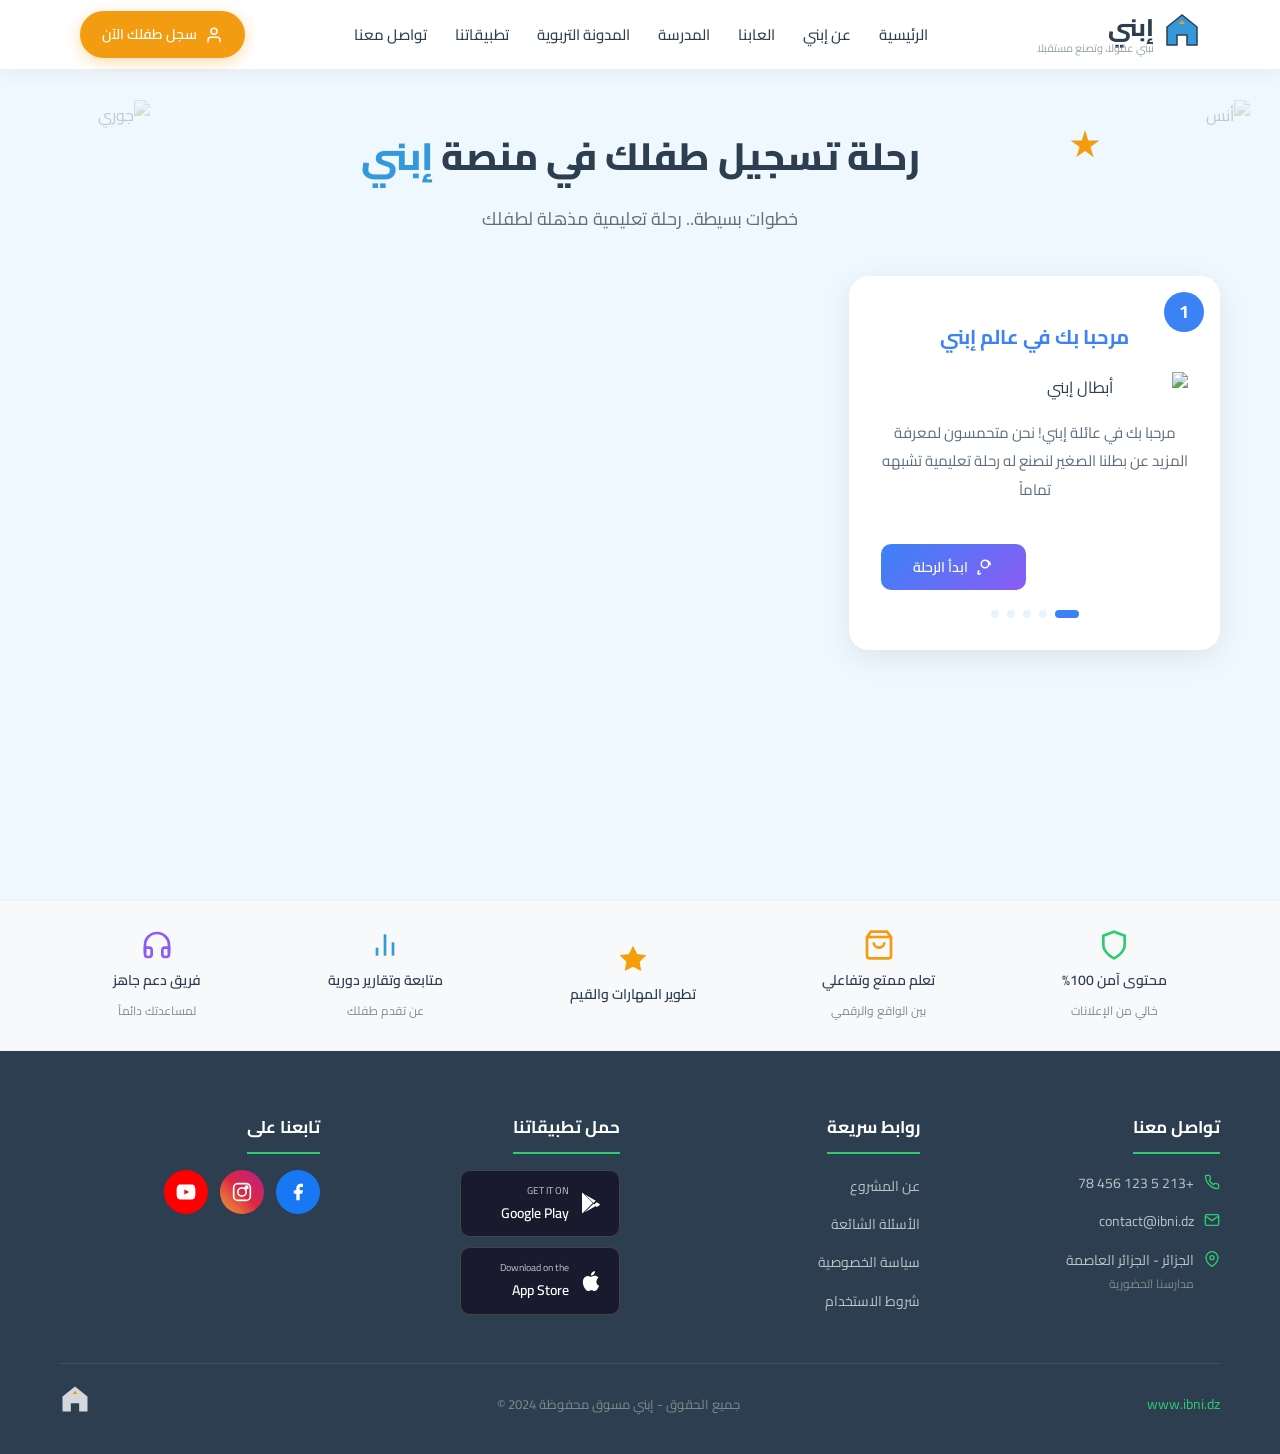
==== register.html @ 9415e329 "Rebuild Ibni site: full HTML/CSS/JS per design spec - index.html: nav, hero, characters, pillars, co" ====
<!DOCTYPE html>
<html lang="ar" dir="rtl">
<head>
  <meta charset="UTF-8">
  <meta name="viewport" content="width=device-width, initial-scale=1.0">
  <title>إبني - تسجيل طفلك</title>
  <link rel="preconnect" href="https://fonts.googleapis.com">
  <link rel="preconnect" href="https://fonts.gstatic.com" crossorigin>
  <link href="https://fonts.googleapis.com/css2?family=Cairo:wght@400;600;700;800&family=Tajawal:wght@400;500;700&display=swap" rel="stylesheet">
  <link rel="stylesheet" href="https://cdnjs.cloudflare.com/ajax/libs/font-awesome/6.5.1/css/all.min.css">
  <link rel="stylesheet" href="styles.css">
</head>
<body class="register-page">

<!-- ═══════════════ NAVIGATION BAR ═══════════════ -->
<nav class="navbar" id="navbar">
  <div class="nav-container">
    <a href="index.html" class="nav-logo">
      <div class="logo-icon">
        <svg width="36" height="36" viewBox="0 0 36 36" fill="none">
          <path d="M18 3L3 15V33H13V23H23V33H33V15L18 3Z" fill="#3498DB" stroke="#2C3E50" stroke-width="1.5"/>
          <polygon points="18,8 15,12 21,12" fill="#F39C12"/>
        </svg>
      </div>
      <div class="logo-text">
        <span class="logo-name">إبني</span>
        <span class="logo-tagline">نبني عقولا، وتصنع مستقبلا</span>
      </div>
    </a>
    <ul class="nav-links" id="navLinks">
      <li><a href="index.html">الرئيسية</a></li>
      <li><a href="index.html#about">عن إبني</a></li>
      <li><a href="index.html#games">العابنا</a></li>
      <li><a href="index.html#school">المدرسة</a></li>
      <li><a href="index.html#blog">المدونة التربوية</a></li>
      <li><a href="index.html#apps">تطبيقاتنا</a></li>
      <li><a href="index.html#contact">تواصل معنا</a></li>
    </ul>
    <a href="register.html" class="nav-cta active-cta">
      <svg width="18" height="18" viewBox="0 0 24 24" fill="none" stroke="currentColor" stroke-width="2" stroke-linecap="round" stroke-linejoin="round"><path d="M20 21v-2a4 4 0 0 0-4-4H8a4 4 0 0 0-4 4v2"/><circle cx="12" cy="7" r="4"/></svg>
      <span>سجل طفلك الآن</span>
    </a>
    <button class="hamburger" id="hamburger" aria-label="القائمة">
      <svg width="28" height="28" viewBox="0 0 24 24" fill="none" stroke="#2C3E50" stroke-width="2.5" stroke-linecap="round"><line x1="3" y1="6" x2="21" y2="6"/><line x1="3" y1="12" x2="21" y2="12"/><line x1="3" y1="18" x2="21" y2="18"/></svg>
    </button>
  </div>
</nav>

<!-- ═══════════════ REGISTRATION SECTION ═══════════════ -->
<section class="register-section">
  <!-- Decorative characters -->
  <img src="img/anas.png" alt="أنس" class="register-deco register-deco-right" loading="lazy">
  <img src="img/jouri.png" alt="جوري" class="register-deco register-deco-left" loading="lazy">
  <span class="register-star float-animation"></span>

  <div class="container">
    <h1 class="register-title">رحلة تسجيل طفلك في منصة <span class="text-blue">إبني</span></h1>
    <p class="register-subtitle">خطوات بسيطة.. رحلة تعليمية مذهلة لطفلك</p>

    <div class="register-grid" id="registerGrid">

      <!-- ═══ STEP 1 ═══ -->
      <div class="step-card active-step" data-step="1">
        <span class="step-badge" style="background:#3B82F6">1</span>
        <h3 class="step-title" style="color:#3B82F6">مرحبا بك في عالم إبني</h3>
        <div class="step-illustration">
          <img src="img/hero-characters.png" alt="أبطال إبني" loading="lazy" class="float-animation" style="width:200px">
        </div>
        <p class="step-paragraph">مرحبا بك في عائلة إبني! نحن متحمسون لمعرفة المزيد عن بطلنا الصغير لنصنع له رحلة تعليمية تشبهه تماماً</p>
        <div class="step-nav">
          <div></div>
          <button class="btn-next" style="background:linear-gradient(135deg,#3B82F6,#8B5CF6)" data-next="2">
            <svg width="18" height="18" viewBox="0 0 24 24" fill="none" stroke="currentColor" stroke-width="2"><path d="M4.5 16.5c-1.5 1.38-2 2.5-2 3.5 0 2 2.5 2 4 0"/><circle cx="12" cy="8" r="5" fill="none"/><path d="M15 4.1c2.3.8 4 3 4 5.4"/></svg>
            ابدأ الرحلة
          </button>
        </div>
        <div class="progress-dots">
          <span class="dot active-dot" style="background:#3B82F6"></span>
          <span class="dot"></span><span class="dot"></span><span class="dot"></span><span class="dot"></span>
        </div>
      </div>

      <!-- ═══ STEP 2 ═══ -->
      <div class="step-card" data-step="2">
        <span class="step-badge" style="background:#22C55E">2</span>
        <h3 class="step-title" style="color:#22C55E">تعرف على بطلنا</h3>
        <div class="form-group">
          <label>ما اسم بطلنا/بطلتنا الصغير؟</label>
          <div class="input-wrap">
            <svg class="input-icon" width="18" height="18" viewBox="0 0 24 24" fill="none" stroke="#95A5A6" stroke-width="2"><path d="M20 21v-2a4 4 0 0 0-4-4H8a4 4 0 0 0-4 4v2"/><circle cx="12" cy="7" r="4"/></svg>
            <input type="text" id="childName" placeholder="اكتب اسم الطفل" required>
          </div>
        </div>
        <div class="form-group">
          <label>كم شمعة أطفأ في كعكة ميلاده الأخيرة؟</label>
          <span class="sub-label">(اختر عمر الطفل)</span>
          <div class="age-picker" id="agePicker">
            <button type="button" class="age-btn" data-age="5">5</button>
            <button type="button" class="age-btn" data-age="6">6</button>
            <button type="button" class="age-btn" data-age="7">7</button>
            <button type="button" class="age-btn" data-age="8">8</button>
            <button type="button" class="age-btn" data-age="9">9</button>
            <button type="button" class="age-btn" data-age="10">10</button>
          </div>
        </div>
        <div class="step-deco-bottom">
          <img src="img/anas.png" alt="أنس" class="step-deco-char float-animation" loading="lazy" style="width:60px">
          <img src="img/jouri.png" alt="جوري" class="step-deco-char float-animation" loading="lazy" style="width:60px;animation-delay:1s">
        </div>
        <div class="step-nav">
          <button class="btn-prev" data-prev="1">السابق</button>
          <button class="btn-next" style="background:#22C55E" data-next="3">التالي</button>
        </div>
        <div class="progress-dots">
          <span class="dot done-dot"></span>
          <span class="dot active-dot" style="background:#22C55E"></span>
          <span class="dot"></span><span class="dot"></span><span class="dot"></span>
        </div>
      </div>

      <!-- ═══ STEP 3 ═══ -->
      <div class="step-card" data-step="3">
        <span class="step-badge" style="background:#F97316">3</span>
        <h3 class="step-title" style="color:#F97316">اهتمامات بطلنا</h3>
        <p class="step-question">إذا تركت الخيارات لبطلنا كيف يفضل قضاء وقته؟</p>
        <span class="sub-label">(اختر إجابة أو أكثر)</span>
        <div class="selection-grid" id="interestsGrid">
          <div class="selection-card" data-value="blocks">
            <svg width="32" height="32" viewBox="0 0 24 24" fill="none" stroke="#F97316" stroke-width="2"><path d="M12 2l-2 7H3l6 4.5L7 21l5-3.5L17 21l-2-7.5L21 9h-7z"/><rect x="6" y="14" width="4" height="4" rx="1"/><rect x="14" y="14" width="4" height="4" rx="1"/></svg>
            <span>تركيب المكعبات وبناء الأبراج</span>
            <span class="check-badge"><svg width="12" height="12" viewBox="0 0 24 24" fill="none" stroke="white" stroke-width="3"><polyline points="20,6 9,17 4,12"/></svg></span>
          </div>
          <div class="selection-card" data-value="drawing">
            <svg width="32" height="32" viewBox="0 0 24 24" fill="none" stroke="#F97316" stroke-width="2"><path d="M12 19l7-7 3 3-7 7-3-3z"/><path d="M18 13l-1.5-7.5L2 2l3.5 14.5L13 18"/><path d="M2 2l7.586 7.586"/><circle cx="11" cy="11" r="2"/></svg>
            <span>الرسم والتلوين واكتشاف الألوان</span>
            <span class="check-badge"><svg width="12" height="12" viewBox="0 0 24 24" fill="none" stroke="white" stroke-width="3"><polyline points="20,6 9,17 4,12"/></svg></span>
          </div>
          <div class="selection-card" data-value="games">
            <svg width="32" height="32" viewBox="0 0 24 24" fill="none" stroke="#F97316" stroke-width="2"><rect x="2" y="6" width="20" height="12" rx="2"/><line x1="6" y1="12" x2="10" y2="12"/><line x1="8" y1="10" x2="8" y2="14"/><circle cx="15" cy="10" r="1" fill="#F97316"/><circle cx="18" cy="13" r="1" fill="#F97316"/></svg>
            <span>اللعب بالألعاب الرقمية</span>
            <span class="check-badge"><svg width="12" height="12" viewBox="0 0 24 24" fill="none" stroke="white" stroke-width="3"><polyline points="20,6 9,17 4,12"/></svg></span>
          </div>
          <div class="selection-card" data-value="sports">
            <svg width="32" height="32" viewBox="0 0 24 24" fill="none" stroke="#F97316" stroke-width="2"><circle cx="12" cy="5" r="2"/><path d="M4 17l4-5 3 3 5-7 4 4"/></svg>
            <span>الحركة، الجري، الرياضة الحركية</span>
            <span class="check-badge"><svg width="12" height="12" viewBox="0 0 24 24" fill="none" stroke="white" stroke-width="3"><polyline points="20,6 9,17 4,12"/></svg></span>
          </div>
        </div>
        <div class="step-nav">
          <button class="btn-prev" data-prev="2">السابق</button>
          <button class="btn-next" style="background:#F97316" data-next="4">التالي</button>
        </div>
        <div class="progress-dots">
          <span class="dot done-dot"></span><span class="dot done-dot"></span>
          <span class="dot active-dot" style="background:#F97316"></span>
          <span class="dot"></span><span class="dot"></span>
        </div>
      </div>

      <!-- ═══ STEP 4 ═══ -->
      <div class="step-card" data-step="4">
        <span class="step-badge" style="background:#8B5CF6">4</span>
        <h3 class="step-title" style="color:#8B5CF6">القوة الخارقة التي نطمح لها</h3>
        <p class="step-question">ولي أمر حريص، ما هي القوة الخارقة التي تطمع أن يطورها طفلك معنا في إبني؟</p>
        <div class="selection-grid" id="superpowersGrid">
          <div class="selection-card superpower-card" data-value="focus">
            <svg width="32" height="32" viewBox="0 0 24 24" fill="none" stroke="#8B5CF6" stroke-width="2"><path d="M12 2a8 8 0 0 0-8 8c0 3.4 2 6.1 5 7.4V20h6v-2.6c3-1.3 5-4 5-7.4a8 8 0 0 0-8-8z"/><line x1="12" y1="20" x2="12" y2="22"/><line x1="9" y1="22" x2="15" y2="22"/></svg>
            <span>التركيز القوي والذكاء المنطقي</span>
            <span class="check-badge purple"><svg width="12" height="12" viewBox="0 0 24 24" fill="none" stroke="white" stroke-width="3"><polyline points="20,6 9,17 4,12"/></svg></span>
          </div>
          <div class="selection-card superpower-card" data-value="social">
            <svg width="32" height="32" viewBox="0 0 24 24" fill="none" stroke="#8B5CF6" stroke-width="2"><path d="M17 21v-2a4 4 0 0 0-4-4H5a4 4 0 0 0-4 4v2"/><circle cx="9" cy="7" r="4"/><path d="M23 21v-2a4 4 0 0 0-3-3.87"/><path d="M16 3.13a4 4 0 0 1 0 7.75"/></svg>
            <span>المهارات الاجتماعية والعمل الجماعي</span>
            <span class="check-badge purple"><svg width="12" height="12" viewBox="0 0 24 24" fill="none" stroke="white" stroke-width="3"><polyline points="20,6 9,17 4,12"/></svg></span>
          </div>
          <div class="selection-card superpower-card" data-value="tech">
            <svg width="32" height="32" viewBox="0 0 24 24" fill="none" stroke="#8B5CF6" stroke-width="2"><rect x="4" y="4" width="16" height="16" rx="2"/><rect x="9" y="9" width="6" height="6"/><line x1="9" y1="1" x2="9" y2="4"/><line x1="15" y1="1" x2="15" y2="4"/><line x1="9" y1="20" x2="9" y2="23"/><line x1="15" y1="20" x2="15" y2="23"/><line x1="20" y1="9" x2="23" y2="9"/><line x1="20" y1="14" x2="23" y2="14"/><line x1="1" y1="9" x2="4" y2="9"/><line x1="1" y1="14" x2="4" y2="14"/></svg>
            <span>دمج التكنولوجيا بالتعلم الذكي</span>
            <span class="check-badge purple"><svg width="12" height="12" viewBox="0 0 24 24" fill="none" stroke="white" stroke-width="3"><polyline points="20,6 9,17 4,12"/></svg></span>
          </div>
          <div class="selection-card superpower-card" data-value="creativity">
            <svg width="32" height="32" viewBox="0 0 24 24" fill="none" stroke="#8B5CF6" stroke-width="2"><path d="M4.5 16.5c-1.5 1.38-2 2.5-2 3.5 0 2 2.5 2 4 0 1.5-2 .5-3.5 0-4.5"/><path d="M12 2C6.5 2 2 6 2 10c0 1.5.5 2.8 1 4l9 8 9-8c.5-1.2 1-2.5 1-4 0-4-4.5-8-10-8z" fill="none"/><path d="M15 4.1c2.3.8 4 3 4 5.4"/></svg>
            <span>الإبداع والإبتكار والخيال</span>
            <span class="check-badge purple"><svg width="12" height="12" viewBox="0 0 24 24" fill="none" stroke="white" stroke-width="3"><polyline points="20,6 9,17 4,12"/></svg></span>
          </div>
        </div>
        <div class="step-nav">
          <button class="btn-prev" data-prev="3">السابق</button>
          <button class="btn-next" style="background:#8B5CF6" data-next="5">التالي</button>
        </div>
        <div class="progress-dots">
          <span class="dot done-dot"></span><span class="dot done-dot"></span><span class="dot done-dot"></span>
          <span class="dot active-dot" style="background:#8B5CF6"></span>
          <span class="dot"></span>
        </div>
      </div>

      <!-- ═══ STEP 5 ═══ -->
      <div class="step-card" data-step="5">
        <span class="step-badge" style="background:#3B82F6">5</span>
        <h3 class="step-title" style="color:#3B82F6">وسيلة التواصل</h3>
        <p class="step-subtitle-text">لنرسل لك كل جديد ومحتوى مميز لطفلك</p>
        <div class="form-group">
          <label>اسم ولي الأمر</label>
          <div class="input-wrap">
            <svg class="input-icon" width="18" height="18" viewBox="0 0 24 24" fill="none" stroke="#95A5A6" stroke-width="2"><path d="M20 21v-2a4 4 0 0 0-4-4H8a4 4 0 0 0-4 4v2"/><circle cx="12" cy="7" r="4"/></svg>
            <input type="text" id="regParentName" placeholder="اكتب اسمك الكامل" required>
          </div>
        </div>
        <div class="form-group">
          <label>رقم الهاتف</label>
          <div class="input-wrap">
            <svg class="input-icon" width="18" height="18" viewBox="0 0 24 24" fill="none" stroke="#95A5A6" stroke-width="2"><path d="M22 16.92v3a2 2 0 0 1-2.18 2 19.79 19.79 0 0 1-8.63-3.07 19.5 19.5 0 0 1-6-6 19.79 19.79 0 0 1-3.07-8.67A2 2 0 0 1 4.11 2h3a2 2 0 0 1 2 1.72c.13.81.32 1.6.57 2.37a2 2 0 0 1-.45 2.11L8.09 9.91a16 16 0 0 0 6 6l1.27-1.27a2 2 0 0 1 2.11-.45c.77.25 1.56.44 2.37.57A2 2 0 0 1 22 16.92z"/></svg>
            <input type="tel" id="regPhone" placeholder="07 XX XX XX XX" pattern="0[5-7][0-9]{8}" required>
          </div>
        </div>
        <div class="form-group">
          <label>الولاية</label>
          <div class="input-wrap">
            <svg class="input-icon" width="18" height="18" viewBox="0 0 24 24" fill="none" stroke="#95A5A6" stroke-width="2"><path d="M21 10c0 7-9 13-9 13s-9-6-9-13a9 9 0 0 1 18 0z"/><circle cx="12" cy="10" r="3"/></svg>
            <select id="regWilaya" required>
              <option value="">اختر الولاية</option>
              <option value="01">01 - Adrar</option><option value="02">02 - Chlef</option><option value="03">03 - Laghouat</option><option value="04">04 - Oum El Bouaghi</option><option value="05">05 - Batna</option><option value="06">06 - Béjaïa</option><option value="07">07 - Biskra</option><option value="08">08 - Béchar</option><option value="09">09 - Blida</option><option value="10">10 - Bouira</option><option value="11">11 - Tamanrasset</option><option value="12">12 - Tébessa</option><option value="13">13 - Tlemcen</option><option value="14">14 - Tiaret</option><option value="15">15 - Tizi Ouzou</option><option value="16">16 - Algiers</option><option value="17">17 - Djelfa</option><option value="18">18 - Jijel</option><option value="19">19 - Sétif</option><option value="20">20 - Saïda</option><option value="21">21 - Skikda</option><option value="22">22 - Sidi Bel Abbès</option><option value="23">23 - Annaba</option><option value="24">24 - Guelma</option><option value="25">25 - Constantine</option><option value="26">26 - Médéa</option><option value="27">27 - Mostaganem</option><option value="28">28 - M'Sila</option><option value="29">29 - Mascara</option><option value="30">30 - Ouargla</option><option value="31">31 - Oran</option><option value="32">32 - El Bayadh</option><option value="33">33 - Illizi</option><option value="34">34 - Bordj Bou Arréridj</option><option value="35">35 - Boumerdès</option><option value="36">36 - El Tarf</option><option value="37">37 - Tindouf</option><option value="38">38 - Tissemsilt</option><option value="39">39 - El Oued</option><option value="40">40 - Khenchela</option><option value="41">41 - Souk Ahras</option><option value="42">42 - Tipaza</option><option value="43">43 - Mila</option><option value="44">44 - Aïn Defla</option><option value="45">45 - Naâma</option><option value="46">46 - Aïn Témouchent</option><option value="47">47 - Ghardaïa</option><option value="48">48 - Relizane</option><option value="49">49 - Timimoun</option><option value="50">50 - Bordj Badji Mokhtar</option><option value="51">51 - Ouled Djellal</option><option value="52">52 - Béni Abbès</option><option value="53">53 - In Salah</option><option value="54">54 - In Guezzam</option><option value="55">55 - Touggourt</option><option value="56">56 - Djanet</option><option value="57">57 - El M'Ghair</option><option value="58">58 - El Meniaa</option>
            </select>
          </div>
        </div>
        <div class="trust-note">
          <svg width="16" height="16" viewBox="0 0 24 24" fill="none" stroke="#22C55E" stroke-width="2"><path d="M12 22s8-4 8-10V5l-8-3-8 3v7c0 6 8 10 8 10z"/><polyline points="9,12 11,14 15,10"/></svg>
          <span>معلوماتك آمنة 100% ولا نشاركها مع أي جهة</span>
        </div>
        <div class="step-nav">
          <button class="btn-prev" data-prev="4">السابق</button>
          <button class="btn-next" style="background:#3B82F6" data-next="6">التالي</button>
        </div>
        <div class="progress-dots">
          <span class="dot done-dot"></span><span class="dot done-dot"></span><span class="dot done-dot"></span><span class="dot done-dot"></span>
          <span class="dot active-dot" style="background:#3B82F6"></span>
        </div>
      </div>

      <!-- ═══ STEP 6 ═══ -->
      <div class="step-card" data-step="6">
        <span class="step-badge step-badge-star" style="background:#22C55E">
          <svg width="20" height="20" viewBox="0 0 24 24" fill="white"><polygon points="12,2 15.09,8.26 22,9.27 17,14.14 18.18,21.02 12,17.77 5.82,21.02 7,14.14 2,9.27 8.91,8.26"/></svg>
        </span>
        <div class="confetti-container" id="confettiContainer"></div>
        <div class="celebration-image">
          <img src="img/hero-characters.png" alt="أبطال إبني يحتفلون" loading="lazy" style="width:220px">
        </div>
        <div class="success-check">
          <svg width="50" height="50" viewBox="0 0 24 24" fill="none" stroke="#2ECC71" stroke-width="2"><circle cx="12" cy="12" r="10"/><polyline points="9,12 11,14 15,10"/></svg>
        </div>
        <h3 class="step-title success-title">تم بنجاح</h3>
        <div class="success-box">
          <p class="success-line1">تم تجهيز ملف البطل بنجاح</p>
          <p class="success-line2">أرسلنا لك هدية ترحيبية عبر الواتساب تحتوي على نصائح وألعاب تعليمية مجانية.</p>
        </div>
        <a href="index.html" class="btn-home">
          <svg width="18" height="18" viewBox="0 0 24 24" fill="none" stroke="currentColor" stroke-width="2"><path d="M3 9l9-7 9 7v11a2 2 0 0 1-2 2H5a2 2 0 0 1-2-2z"/><polyline points="9,22 9,12 15,12 15,22"/></svg>
          الذهاب للصفحة الرئيسية
        </a>
      </div>
    </div>
  </div>
</section>

<!-- ═══════════════ TRUST BAR ═══════════════ -->
<section class="trust-bar">
  <div class="container">
    <div class="trust-bar-grid">
      <div class="trust-bar-item">
        <svg width="32" height="32" viewBox="0 0 24 24" fill="none" stroke="#2ECC71" stroke-width="2"><path d="M12 22s8-4 8-10V5l-8-3-8 3v7c0 6 8 10 8 10z"/></svg>
        <span class="trust-bar-text">محتوى آمن 100%</span>
        <span class="trust-bar-sub">خالي من الإعلانات</span>
      </div>
      <div class="trust-bar-item">
        <svg width="32" height="32" viewBox="0 0 24 24" fill="none" stroke="#F39C12" stroke-width="2"><path d="M6 2L3 6v14a2 2 0 0 0 2 2h14a2 2 0 0 0 2-2V6l-3-4z"/><line x1="3" y1="6" x2="21" y2="6"/><path d="M16 10a4 4 0 0 1-8 0"/></svg>
        <span class="trust-bar-text">تعلم ممتع وتفاعلي</span>
        <span class="trust-bar-sub">بين الواقع والرقمي</span>
      </div>
      <div class="trust-bar-item">
        <svg width="32" height="32" viewBox="0 0 24 24" fill="#F59E0B"><polygon points="12,2 15.09,8.26 22,9.27 17,14.14 18.18,21.02 12,17.77 5.82,21.02 7,14.14 2,9.27 8.91,8.26"/></svg>
        <span class="trust-bar-text">تطوير المهارات والقيم</span>
      </div>
      <div class="trust-bar-item">
        <svg width="32" height="32" viewBox="0 0 24 24" fill="none" stroke="#3498DB" stroke-width="2"><line x1="18" y1="20" x2="18" y2="10"/><line x1="12" y1="20" x2="12" y2="4"/><line x1="6" y1="20" x2="6" y2="14"/></svg>
        <span class="trust-bar-text">متابعة وتقارير دورية</span>
        <span class="trust-bar-sub">عن تقدم طفلك</span>
      </div>
      <div class="trust-bar-item">
        <svg width="32" height="32" viewBox="0 0 24 24" fill="none" stroke="#8B5CF6" stroke-width="2"><path d="M3 18v-6a9 9 0 0 1 18 0v6"/><path d="M21 19a2 2 0 0 1-2 2h-1a2 2 0 0 1-2-2v-3a2 2 0 0 1 2-2h3zM3 19a2 2 0 0 0 2 2h1a2 2 0 0 0 2-2v-3a2 2 0 0 0-2-2H3z"/></svg>
        <span class="trust-bar-text">فريق دعم جاهز</span>
        <span class="trust-bar-sub">لمساعدتك دائماً</span>
      </div>
    </div>
  </div>
</section>

<!-- ═══════════════ FOOTER ═══════════════ -->
<footer class="site-footer">
  <div class="container">
    <div class="footer-grid">
      <div class="footer-col">
        <h4 class="footer-heading">تواصل معنا</h4>
        <ul class="footer-contact">
          <li><svg width="16" height="16" viewBox="0 0 24 24" fill="none" stroke="#2ECC71" stroke-width="2"><path d="M22 16.92v3a2 2 0 0 1-2.18 2 19.79 19.79 0 0 1-8.63-3.07 19.5 19.5 0 0 1-6-6 19.79 19.79 0 0 1-3.07-8.67A2 2 0 0 1 4.11 2h3a2 2 0 0 1 2 1.72c.13.81.32 1.6.57 2.37a2 2 0 0 1-.45 2.11L8.09 9.91a16 16 0 0 0 6 6l1.27-1.27a2 2 0 0 1 2.11-.45c.77.25 1.56.44 2.37.57A2 2 0 0 1 22 16.92z"/></svg><span>+213 5 123 456 78</span></li>
          <li><svg width="16" height="16" viewBox="0 0 24 24" fill="none" stroke="#2ECC71" stroke-width="2"><path d="M4 4h16c1.1 0 2 .9 2 2v12c0 1.1-.9 2-2 2H4c-1.1 0-2-.9-2-2V6c0-1.1.9-2 2-2z"/><polyline points="22,6 12,13 2,6"/></svg><span>contact@ibni.dz</span></li>
          <li><svg width="16" height="16" viewBox="0 0 24 24" fill="none" stroke="#2ECC71" stroke-width="2"><path d="M21 10c0 7-9 13-9 13s-9-6-9-13a9 9 0 0 1 18 0z"/><circle cx="12" cy="10" r="3"/></svg><div><span>الجزائر - الجزائر العاصمة</span><span class="footer-sub">مدارسنا الحضورية</span></div></li>
        </ul>
      </div>
      <div class="footer-col">
        <h4 class="footer-heading">روابط سريعة</h4>
        <ul class="footer-links"><li><a href="#">عن المشروع</a></li><li><a href="#">الأسئلة الشائعة</a></li><li><a href="#">سياسة الخصوصية</a></li><li><a href="#">شروط الاستخدام</a></li></ul>
      </div>
      <div class="footer-col">
        <h4 class="footer-heading">حمل تطبيقاتنا</h4>
        <div class="store-buttons">
          <a href="#" class="store-btn"><svg width="24" height="24" viewBox="0 0 24 24" fill="#FFFFFF"><path d="M3.609 1.814L13.792 12 3.61 22.186a.996.996 0 0 1-.61-.92V2.734a1 1 0 0 1 .609-.92zm10.89 10.893l2.302 2.302-10.937 6.333 8.635-8.635zm3.199-1.4l2.538 1.472a1 1 0 0 1 0 1.728l-2.538 1.47-2.536-2.534 2.536-2.137zM5.864 3.469L16.8 9.802l-2.302 2.302L5.864 3.47z"/></svg><div><span class="store-small">GET IT ON</span><span class="store-big">Google Play</span></div></a>
          <a href="#" class="store-btn"><svg width="24" height="24" viewBox="0 0 24 24" fill="#FFFFFF"><path d="M18.71 19.5c-.83 1.24-1.71 2.45-3.05 2.47-1.34.03-1.77-.79-3.29-.79-1.53 0-2 .77-3.27.82-1.31.05-2.3-1.32-3.14-2.53C4.25 17 2.94 12.45 4.7 9.39c.87-1.52 2.43-2.48 4.12-2.51 1.28-.02 2.5.87 3.29.87.78 0 2.26-1.07 3.8-.91.65.03 2.47.26 3.64 1.98-.09.06-2.17 1.28-2.15 3.81.03 3.02 2.65 4.03 2.68 4.04-.03.07-.42 1.44-1.38 2.83M13 3.5c.73-.83 1.94-1.46 2.94-1.5.13 1.17-.34 2.35-1.04 3.19-.69.85-1.83 1.51-2.95 1.42-.15-1.15.41-2.35 1.05-3.11z"/></svg><div><span class="store-small">Download on the</span><span class="store-big">App Store</span></div></a>
        </div>
      </div>
      <div class="footer-col">
        <h4 class="footer-heading">تابعنا على</h4>
        <div class="social-icons">
          <a href="#" class="social-circle social-fb" aria-label="فيسبوك"><svg width="20" height="20" viewBox="0 0 24 24" fill="#FFFFFF"><path d="M18 2h-3a5 5 0 0 0-5 5v3H7v4h3v8h4v-8h3l1-4h-4V7a1 1 0 0 1 1-1h3z"/></svg></a>
          <a href="#" class="social-circle social-ig" aria-label="انستغرام"><svg width="20" height="20" viewBox="0 0 24 24" fill="none" stroke="#FFFFFF" stroke-width="2"><rect x="2" y="2" width="20" height="20" rx="5"/><circle cx="12" cy="12" r="5"/><circle cx="17.5" cy="6.5" r="1.5" fill="#FFFFFF"/></svg></a>
          <a href="#" class="social-circle social-yt" aria-label="يوتيوب"><svg width="20" height="20" viewBox="0 0 24 24" fill="#FFFFFF"><path d="M23 7s-.3-2-1.2-2.9C20.7 3 19.5 3 19 3H5c-.5 0-1.7 0-2.8 1.1C1.3 5 1 7 1 7s-.3 2-.3 4v2c0 2 .3 4 .3 4s.3 2 1.2 2.9C3.3 21 4.5 21 5 21h14c.5 0 1.7 0 2.8-1.1.9-.9 1.2-2.9 1.2-2.9s.3-2 .3-4v-2c0-2-.3-4-.3-4zM10 15V9l6 3-6 3z"/></svg></a>
        </div>
      </div>
    </div>
    <div class="footer-bottom">
      <span class="footer-url">www.ibni.dz</span>
      <span class="footer-copy">جميع الحقوق - إبني مسوق محفوظة 2024 &copy;</span>
      <div class="footer-logo-small"><svg width="30" height="30" viewBox="0 0 36 36" fill="none"><path d="M18 3L3 15V33H13V23H23V33H33V15L18 3Z" fill="#FFFFFF" opacity="0.8"/><polygon points="18,8 15,12 21,12" fill="#F39C12"/></svg></div>
    </div>
  </div>
</footer>

<script src="script.js"></script>
</body>
</html>
---- styles.css ----
/* ═══════════════════════════════════════
   IBNI DESIGN SYSTEM — styles.css
   ═══════════════════════════════════════ */

/* ── RESET & BASE ─────────────────────── */
*, *::before, *::after { margin: 0; padding: 0; box-sizing: border-box; }
html { scroll-behavior: smooth; }
body {
  font-family: 'Cairo', 'Tajawal', sans-serif;
  background: #F0F8FF;
  color: #2C3E50;
  line-height: 1.9;
  font-size: 16px;
  overflow-x: hidden;
}
img { max-width: 100%; height: auto; display: block; }
a { text-decoration: none; color: inherit; }
ul { list-style: none; }
button { cursor: pointer; border: none; background: none; font-family: inherit; }
input, select, textarea { font-family: inherit; }
.container { max-width: 1200px; margin: 0 auto; padding: 0 20px; }

/* ── NAVBAR ───────────────────────────── */
.navbar {
  position: fixed; top: 0; width: 100%; z-index: 1000;
  background: #FFFFFF;
  border-bottom: 1px solid #E8F4FD;
  box-shadow: 0 2px 20px rgba(0,0,0,0.06);
  height: 70px;
  transition: all 0.3s ease;
}
.navbar.scrolled {
  box-shadow: 0 4px 30px rgba(0,0,0,0.12);
  height: 62px;
}
.nav-container {
  max-width: 1200px; margin: 0 auto;
  display: flex; align-items: center; justify-content: space-between;
  height: 100%; padding: 0 40px;
}
.nav-logo { display: flex; align-items: center; gap: 10px; }
.logo-icon { flex-shrink: 0; }
.logo-text { display: flex; flex-direction: column; }
.logo-name { font-size: 24px; font-weight: 800; color: #2C3E50; line-height: 1.2; }
.logo-tagline { font-size: 11px; color: #95A5A6; line-height: 1.2; }
.nav-links {
  display: flex; align-items: center; gap: 28px;
}
.nav-links a {
  font-size: 15px; font-weight: 500; color: #2C3E50;
  transition: all 0.3s ease;
  padding-bottom: 4px;
  border-bottom: 2px solid transparent;
}
.nav-links a:hover { color: #2ECC71; }
.nav-links a.active {
  color: #3498DB;
  border-bottom: 2px solid #3498DB;
}
.nav-cta {
  display: flex; align-items: center; gap: 8px;
  background: #F39C12; color: #FFFFFF;
  padding: 10px 22px; border-radius: 25px;
  font-weight: 600; font-size: 14px;
  transition: all 0.3s ease;
  box-shadow: 0 4px 15px rgba(243,156,18,0.35);
  white-space: nowrap;
}
.nav-cta:hover { background: #E67E22; transform: scale(1.03); }
.hamburger { display: none; padding: 8px; }

/* ── HERO ─────────────────────────────── */
.hero {
  background: linear-gradient(135deg, #F0F8FF 0%, #FFFFFF 100%);
  min-height: 100vh;
  padding-top: 100px;
  position: relative;
  overflow: hidden;
}
.hero-grid {
  display: grid; grid-template-columns: 55% 45%;
  align-items: center; gap: 40px;
  min-height: calc(100vh - 100px);
}
.hero-text h1 {
  margin-bottom: 20px;
}
.hero-line {
  display: block;
  font-size: 42px; font-weight: 800; color: #2C3E50;
  line-height: 1.4;
}
.hero-highlight { color: #F39C12; }
.hero-subtitle {
  font-size: 18px; color: #5D6D7E; line-height: 1.9;
  margin-bottom: 35px;
}
.hero-buttons {
  display: flex; gap: 16px; flex-wrap: wrap;
  margin-bottom: 30px;
}
.btn { display: inline-flex; align-items: center; gap: 10px; transition: all 0.3s ease; }
.btn:active { transform: scale(0.97); }
.btn-primary-cta {
  background: #F39C12; color: #FFFFFF;
  padding: 16px 32px; border-radius: 14px;
  font-size: 18px; font-weight: 700;
  box-shadow: 0 6px 20px rgba(243,156,18,0.4);
}
.btn-primary-cta:hover { background: #E67E22; transform: translateY(-2px); }
.btn-main-text { display: block; font-size: 18px; font-weight: 700; }
.btn-sub-text { display: block; font-size: 12px; font-weight: 400; opacity: 0.9; }
.btn-secondary-cta {
  background: transparent; color: #3498DB;
  padding: 14px 28px; border-radius: 14px;
  border: 2px solid #3498DB;
  font-size: 16px; font-weight: 600;
}
.btn-secondary-cta:hover { background: #3498DB; color: #FFFFFF; }
.trust-badges {
  display: flex; gap: 20px; flex-wrap: wrap;
}
.trust-badge {
  display: flex; align-items: center; gap: 6px;
  font-size: 14px; color: #5D6D7E;
}
.hero-image {
  position: relative; display: flex; justify-content: center; align-items: center;
}
.hero-image img {
  width: 100%; max-width: 560px;
  filter: drop-shadow(0 20px 40px rgba(0,0,0,0.12));
  animation: float 4s ease-in-out infinite;
}

/* Floating dots */
.floating-dot {
  position: absolute; border-radius: 50%; pointer-events: none;
}
.dot-1 { width: 14px; height: 14px; background: #F39C12; top: 10%; right: 10%; animation: float 3s ease-in-out infinite; }
.dot-2 { width: 10px; height: 10px; background: #2ECC71; bottom: 20%; left: 5%; animation: float 5s ease-in-out infinite 1s; }
.dot-3 { width: 12px; height: 12px; background: #3498DB; top: 30%; left: 15%; animation: float 6s ease-in-out infinite 2s; }

/* Decorative circles */
.hero-decorations { position: absolute; width: 100%; height: 100%; top: 0; left: 0; pointer-events: none; overflow: hidden; }
.deco-circle {
  position: absolute; border-radius: 50%; opacity: 0.15;
}
.deco-1 { width: 12px; height: 12px; background: #F39C12; top: 15%; left: 8%; animation: float 5s ease-in-out infinite; }
.deco-2 { width: 10px; height: 10px; background: #2ECC71; top: 25%; right: 12%; animation: float 4s ease-in-out infinite 0.5s; }
.deco-3 { width: 8px; height: 8px; background: #3498DB; top: 60%; left: 15%; animation: float 6s ease-in-out infinite 1s; }
.deco-4 { width: 14px; height: 14px; background: #8B5CF6; top: 70%; right: 20%; animation: float 5s ease-in-out infinite 1.5s; }
.deco-5 { width: 10px; height: 10px; background: #F39C12; bottom: 20%; left: 25%; animation: float 4s ease-in-out infinite 2s; }
.deco-6 { width: 8px; height: 8px; background: #2ECC71; top: 40%; right: 35%; animation: float 3s ease-in-out infinite 0.8s; }
.deco-7 { width: 12px; height: 12px; background: #3498DB; bottom: 30%; right: 8%; animation: float 5s ease-in-out infinite 1.2s; }
.deco-8 { width: 10px; height: 10px; background: #E74C3C; top: 50%; left: 40%; animation: float 6s ease-in-out infinite 2.5s; }

/* Wave dividers */
.wave-divider { position: relative; width: 100%; line-height: 0; margin-top: -2px; }
.wave-divider svg { width: 100%; height: 80px; }

/* ── SECTION HEADERS ──────────────────── */
.section-header {
  text-align: center; margin-bottom: 50px;
  display: flex; align-items: center; justify-content: center;
  gap: 12px; flex-wrap: wrap;
}
.section-header h2 {
  font-size: 32px; font-weight: 700; color: #2C3E50;
}
.section-icon { flex-shrink: 0; }
.section-underline {
  width: 60px; height: 3px; background: #2ECC71;
  margin: 10px auto 0; border-radius: 2px;
  display: block; flex-basis: 100%;
}

/* ── CHARACTERS SECTION ───────────────── */
.characters-section {
  background: #FFFFFF; padding: 80px 40px;
}
.characters-grid {
  display: flex; gap: 24px; justify-content: center; flex-wrap: wrap;
}
.character-card {
  background: #FFFFFF; border-radius: 20px; padding: 28px;
  box-shadow: 0 8px 30px rgba(0,0,0,0.08);
  text-align: center; flex: 1; min-width: 260px; max-width: 340px;
  transition: all 0.3s ease;
  border: 1px solid #E8F4FD;
}
.character-card:hover {
  transform: translateY(-6px);
  box-shadow: 0 16px 48px rgba(0,0,0,0.12);
}
.character-img-wrap { margin-bottom: 16px; }
.character-img { width: 160px; margin: 0 auto; }
.character-name { font-size: 22px; font-weight: 700; color: #2C3E50; margin-bottom: 4px; }
.character-desc { font-size: 14px; color: #7F8C8D; margin-bottom: 16px; }
.character-actions { display: flex; justify-content: space-between; align-items: center; }
.btn-discover {
  background: #2ECC71; color: #FFFFFF;
  padding: 8px 18px; border-radius: 20px;
  font-size: 13px; font-weight: 600;
  transition: all 0.3s ease;
}
.btn-discover:hover { background: #27AE60; transform: scale(1.03); }
.btn-audio {
  background: #F0F8FF; padding: 8px; border-radius: 50%;
  display: flex; align-items: center; justify-content: center;
  transition: all 0.3s ease;
}
.btn-audio:hover { background: #E8F4FD; }

/* ── PILLARS SECTION ──────────────────── */
.pillars-section {
  background: #F8FBFF; padding: 80px 40px;
}
.pillars-grid {
  display: grid; grid-template-columns: repeat(4, 1fr); gap: 20px;
}
.pillar-card {
  background: #FFFFFF; border-radius: 20px; padding: 28px;
  box-shadow: 0 8px 30px rgba(0,0,0,0.08);
  display: flex; flex-direction: column;
  transition: all 0.3s ease;
  border: 1px solid #E8F4FD;
}
.pillar-card:hover {
  transform: translateY(-6px);
  box-shadow: 0 16px 48px rgba(0,0,0,0.14);
}
.pillar-icon-wrap {
  width: 50px; height: 50px; border-radius: 50%;
  display: flex; align-items: center; justify-content: center;
  margin-bottom: 16px;
}
.pillar-image-wrap {
  border-radius: 12px; overflow: hidden; margin-bottom: 16px;
  height: 140px;
}
.pillar-image-wrap img { width: 100%; height: 100%; object-fit: cover; }
.pillar-title { font-size: 20px; font-weight: 700; margin-bottom: 10px; }
.pillar-body { font-size: 15px; color: #5D6D7E; line-height: 1.8; margin-bottom: 16px; flex: 1; }
.pillar-link {
  display: inline-flex; align-items: center; gap: 6px;
  color: #3498DB; font-weight: 600; font-size: 14px;
  transition: all 0.3s ease; margin-top: auto;
}
.pillar-link:hover { color: #2ECC71; }

/* ── COMPARISON SECTION ───────────────── */
.comparison-section { background: #FFFFFF; padding: 80px 40px; }
.comparison-grid {
  display: grid; grid-template-columns: 1fr auto 1fr;
  gap: 30px; align-items: start;
}
.comparison-col {
  background: #FFFFFF; border-radius: 20px; padding: 28px;
  box-shadow: 0 8px 30px rgba(0,0,0,0.08);
  border: 1px solid #E8F4FD;
}
.comparison-header {
  padding: 12px 24px; border-radius: 12px;
  font-size: 18px; font-weight: 700; color: #FFFFFF;
  text-align: center; margin-bottom: 16px;
}
.comparison-header-green { background: #2ECC71; }
.comparison-header-gray { background: #95A5A6; }
.comparison-img-wrap { text-align: center; margin-bottom: 16px; }
.comparison-img-wrap img { width: 140px; margin: 0 auto; }
.grayscale-img { filter: grayscale(60%); }
.comparison-list li {
  display: flex; align-items: center; gap: 10px;
  padding: 10px 0;
  border-bottom: 1px dashed #E8F4FD;
  font-size: 15px; color: #2C3E50;
}
.comparison-list li:last-child { border-bottom: none; }
.comparison-center {
  display: flex; align-items: center; justify-content: center;
  padding-top: 80px;
}
.comparison-logo { display: flex; }

/* ── CTA SECTION ──────────────────────── */
.cta-section { padding: 80px 40px; }
.cta-wrapper {
  background: linear-gradient(135deg, #EBF5FB 0%, #E8F8F5 100%);
  border-radius: 30px; padding: 60px 40px;
  text-align: center;
}
.cta-title { font-size: 32px; font-weight: 700; color: #2C3E50; margin-bottom: 10px; }
.cta-subtitle { font-size: 18px; color: #5D6D7E; margin-bottom: 40px; }
.cta-grid {
  display: grid; grid-template-columns: 200px 1fr 200px;
  gap: 30px; align-items: start;
}
.cta-badge {
  display: flex; flex-direction: column; align-items: center; gap: 8px;
  padding: 20px; text-align: center;
}
.cta-badge-title { font-size: 16px; font-weight: 700; color: #2C3E50; }
.cta-badge-sub { font-size: 14px; color: #7F8C8D; }
.cta-form {
  background: #FFFFFF; padding: 36px; border-radius: 20px;
  box-shadow: 0 8px 30px rgba(0,0,0,0.08);
  text-align: right;
}

/* ── FORM ELEMENTS ────────────────────── */
.form-group { margin-bottom: 16px; }
.form-group label {
  display: block; font-size: 15px; font-weight: 600;
  color: #2C3E50; margin-bottom: 6px;
}
.input-wrap {
  position: relative;
}
.input-icon {
  position: absolute; right: 14px; top: 50%; transform: translateY(-50%);
  pointer-events: none;
}
.input-wrap input,
.input-wrap select {
  width: 100%; height: 52px;
  border: 1.5px solid #E8F4FD; border-radius: 10px;
  padding: 0 44px 0 16px;
  font-size: 15px; font-family: 'Cairo', sans-serif;
  color: #2C3E50; background: #FFFFFF;
  transition: all 0.3s ease;
  appearance: none; -webkit-appearance: none;
}
.input-wrap input:focus,
.input-wrap select:focus {
  outline: none;
  border-color: #2ECC71;
  box-shadow: 0 0 0 3px rgba(46,204,113,0.15);
}
.input-wrap input::placeholder { color: #95A5A6; }
.input-wrap input.error,
.input-wrap select.error {
  border-color: #E74C3C;
  animation: shake 0.4s ease;
}
.btn-submit {
  width: 100%; height: 54px;
  background: #F39C12; color: #FFFFFF;
  font-size: 18px; font-weight: 700;
  border: none; border-radius: 12px;
  cursor: pointer;
  box-shadow: 0 6px 20px rgba(243,156,18,0.4);
  transition: all 0.3s ease;
  margin-top: 8px;
}
.btn-submit:hover { background: #E67E22; transform: translateY(-2px); }
.btn-submit:active { transform: scale(0.97); }

/* ── TRUST BAR ────────────────────────── */
.trust-bar {
  background: #F8F9FA; padding: 28px 40px;
  border-top: 1px solid #E8F4FD;
  border-bottom: 1px solid #E8F4FD;
}
.trust-bar-grid {
  display: flex; justify-content: space-around; align-items: center;
  flex-wrap: wrap; gap: 20px;
}
.trust-bar-item {
  display: flex; flex-direction: column; align-items: center; gap: 6px;
  text-align: center;
}
.trust-bar-text { font-size: 14px; font-weight: 600; color: #2C3E50; }
.trust-bar-sub { font-size: 12px; color: #7F8C8D; }

/* ── FOOTER ───────────────────────────── */
.site-footer {
  background: #2C3E50; color: #ECF0F1;
  padding: 60px 40px 30px;
}
.footer-grid {
  display: grid; grid-template-columns: repeat(4, 1fr);
  gap: 40px;
}
.footer-heading {
  font-size: 17px; font-weight: 700; color: #FFFFFF;
  padding-bottom: 8px;
  border-bottom: 2px solid #2ECC71;
  margin-bottom: 16px; display: inline-block;
}
.footer-contact li {
  display: flex; align-items: flex-start; gap: 10px;
  font-size: 14px; color: #BDC3C7;
  margin-bottom: 12px;
}
.footer-contact li svg { flex-shrink: 0; margin-top: 4px; }
.footer-sub { display: block; font-size: 12px; color: #7F8C8D; }
.footer-links li { margin-bottom: 8px; }
.footer-links a {
  font-size: 14px; color: #BDC3C7;
  transition: all 0.2s ease;
}
.footer-links a:hover { color: #2ECC71; padding-right: 5px; }
.store-buttons { display: flex; flex-direction: column; gap: 10px; }
.store-btn {
  display: flex; align-items: center; gap: 10px;
  background: #1A1A2E; border: 1px solid #444;
  border-radius: 10px; padding: 10px 16px;
  width: 160px; transition: all 0.3s ease;
}
.store-btn:hover { border-color: #2ECC71; }
.store-small { display: block; font-size: 10px; color: #BDC3C7; }
.store-big { display: block; font-size: 14px; font-weight: 600; color: #FFFFFF; }
.social-icons { display: flex; gap: 12px; }
.social-circle {
  width: 44px; height: 44px; border-radius: 50%;
  display: flex; align-items: center; justify-content: center;
  transition: all 0.2s ease;
}
.social-circle:hover { transform: scale(1.15) rotate(5deg); filter: brightness(1.15); }
.social-fb { background: #1877F2; }
.social-ig { background: linear-gradient(45deg, #f09433, #e6683c, #dc2743, #cc2366, #bc1888); }
.social-yt { background: #FF0000; }
.footer-bottom {
  border-top: 1px solid #3D5166;
  padding-top: 20px; margin-top: 40px;
  display: flex; justify-content: space-between; align-items: center;
}
.footer-url { color: #2ECC71; font-size: 14px; }
.footer-copy { color: #7F8C8D; font-size: 13px; }

/* ═══════════════════════════════════════
   REGISTRATION PAGE
   ═══════════════════════════════════════ */
.register-page { background: #F0F8FF; }
.register-section {
  padding: 120px 20px 60px;
  position: relative; min-height: 100vh;
}
.register-deco {
  position: absolute; width: 120px; opacity: 0.25;
  pointer-events: none; z-index: 0;
}
.register-deco-right { top: 100px; right: 30px; }
.register-deco-left { top: 100px; left: 30px; }
.register-star {
  position: absolute; top: 130px; right: 180px;
  width: 30px; height: 30px; pointer-events: none;
  background: #F39C12; clip-path: polygon(50% 0%,61% 35%,98% 35%,68% 57%,79% 91%,50% 70%,21% 91%,32% 57%,2% 35%,39% 35%);
}
.register-title {
  font-size: 38px; font-weight: 800; color: #2C3E50;
  text-align: center; margin-bottom: 10px;
}
.text-blue { color: #3498DB; }
.register-subtitle {
  font-size: 18px; color: #5D6D7E; text-align: center;
  margin-bottom: 40px;
}
.register-grid {
  display: grid; grid-template-columns: repeat(3, 1fr);
  gap: 24px; max-width: 1200px; margin: 0 auto;
}
.step-card {
  background: #FFFFFF; border-radius: 20px; padding: 32px;
  box-shadow: 0 8px 30px rgba(0,0,0,0.08);
  position: relative; display: none;
  flex-direction: column; overflow: hidden;
}
.step-card.active-step { display: flex; }
.step-badge {
  position: absolute; top: 16px; right: 16px;
  width: 40px; height: 40px; border-radius: 50%;
  display: flex; align-items: center; justify-content: center;
  color: #FFFFFF; font-size: 18px; font-weight: 700;
}
.step-badge-star { padding: 8px; }
.step-title {
  font-size: 20px; font-weight: 700;
  text-align: center; margin-bottom: 16px; margin-top: 10px;
}
.step-illustration { text-align: center; margin-bottom: 16px; }
.step-paragraph {
  font-size: 15px; color: #5D6D7E; text-align: center;
  line-height: 1.9; margin-bottom: 20px;
}
.step-question {
  font-size: 14px; color: #5D6D7E; margin-bottom: 8px;
  line-height: 1.8;
}
.sub-label {
  display: block; font-size: 13px; color: #95A5A6; margin-bottom: 16px;
}
.step-subtitle-text {
  font-size: 14px; color: #5D6D7E; margin-bottom: 20px; text-align: center;
}

/* Age picker */
.age-picker {
  display: flex; gap: 10px; justify-content: center; flex-wrap: wrap;
  margin-bottom: 16px;
}
.age-btn {
  width: 48px; height: 48px; border-radius: 50%;
  border: 2px solid #E8F4FD; background: #FFFFFF;
  font-size: 16px; font-weight: 600; color: #5D6D7E;
  transition: all 0.2s ease; cursor: pointer;
}
.age-btn.selected {
  background: #22C55E; color: #FFFFFF;
  border-color: #22C55E; transform: scale(1.1);
  box-shadow: 0 4px 12px rgba(34,197,94,0.35);
}

/* Selection cards */
.selection-grid {
  display: grid; grid-template-columns: 1fr 1fr; gap: 12px;
  margin-bottom: 16px;
}
.selection-card {
  padding: 16px 12px; border: 2px solid #E8F4FD;
  border-radius: 14px; background: #FFFFFF;
  text-align: center; cursor: pointer;
  transition: all 0.2s ease; position: relative;
}
.selection-card svg { margin-bottom: 8px; }
.selection-card span:not(.check-badge) { display: block; font-size: 13px; font-weight: 600; }
.check-badge {
  position: absolute; top: -6px; right: -6px;
  width: 20px; height: 20px; border-radius: 50%;
  background: #F97316; display: none;
  align-items: center; justify-content: center;
}
.check-badge.purple { background: #8B5CF6; }
.selection-card.selected .check-badge { display: flex; }
.selection-card.selected {
  border-color: #F97316; background: #FFF7ED;
  transform: scale(1.02);
}
.selection-card:hover:not(.selected) {
  border-color: rgba(249,115,22,0.5); background: #FFFAF5;
}
.superpower-card.selected {
  border-color: #8B5CF6; background: #FAF5FF;
}
.superpower-card:hover:not(.selected) {
  border-color: rgba(139,92,246,0.5); background: #FDFAFF;
}

/* Step navigation */
.step-nav {
  display: flex; justify-content: space-between; align-items: center;
  margin-top: 20px; gap: 12px;
}
.btn-prev {
  background: #FFFFFF; border: 1.5px solid #E8F4FD;
  color: #5D6D7E; padding: 10px 24px; border-radius: 10px;
  font-size: 14px; font-weight: 500;
  transition: all 0.3s ease;
}
.btn-prev:hover { border-color: #BDC3C7; }
.btn-next {
  color: #FFFFFF; padding: 10px 32px; border-radius: 10px;
  font-size: 14px; font-weight: 600;
  transition: all 0.3s ease;
  display: flex; align-items: center; gap: 8px;
}
.btn-next:hover { transform: scale(1.03); filter: brightness(1.1); }

/* Progress dots */
.progress-dots {
  display: flex; justify-content: center; gap: 8px;
  margin-top: 20px;
}
.dot {
  width: 8px; height: 8px; border-radius: 50%;
  background: #E8F4FD; transition: all 0.3s ease;
}
.active-dot { width: 24px; border-radius: 4px; }
.done-dot { background: #BDC3C7; }

/* Step decorative bottom */
.step-deco-bottom {
  display: flex; justify-content: center; gap: 20px;
  margin: 16px 0;
}
.step-deco-char { opacity: 0.5; }

/* Step 6 - Success */
.confetti-container {
  position: absolute; top: 0; left: 0; width: 100%; height: 100%;
  pointer-events: none; overflow: hidden;
}
.confetti-piece {
  position: absolute; top: -20px; opacity: 0;
  animation: confettiFall 3s ease-in forwards;
}
.celebration-image { text-align: center; margin-bottom: 16px; }
.success-check { text-align: center; margin-bottom: 8px; }
.success-title { color: #22C55E !important; font-size: 24px !important; font-weight: 800 !important; }
.success-box {
  background: #F0FFF4; border: 1px solid #22C55E;
  border-radius: 14px; padding: 16px 20px;
  margin-bottom: 20px;
}
.success-line1 { font-size: 16px; font-weight: 700; color: #2C3E50; margin-bottom: 4px; }
.success-line2 { font-size: 14px; color: #5D6D7E; line-height: 1.8; }
.btn-home {
  display: flex; align-items: center; justify-content: center; gap: 8px;
  width: 100%; height: 52px;
  background: #22C55E; color: #FFFFFF;
  font-size: 16px; font-weight: 700;
  border-radius: 12px; margin-top: 20px;
  transition: all 0.3s ease;
}
.btn-home:hover { background: #16A34A; transform: translateY(-2px); }

/* Trust note */
.trust-note {
  display: flex; align-items: center; justify-content: center; gap: 6px;
  font-size: 13px; color: #22C55E;
  margin-top: 12px;
}

/* ═══════════════════════════════════════
   ANIMATIONS
   ═══════════════════════════════════════ */
@keyframes float {
  0%, 100% { transform: translateY(0px); }
  50% { transform: translateY(-12px); }
}
.float-animation { animation: float 4s ease-in-out infinite; }

@keyframes fadeInRight {
  from { opacity: 0; transform: translateX(30px); }
  to { opacity: 1; transform: translateX(0); }
}
@keyframes fadeInLeft {
  from { opacity: 0; transform: translateX(-30px); }
  to { opacity: 1; transform: translateX(0); }
}
@keyframes fadeInUp {
  from { opacity: 0; transform: translateY(20px); }
  to { opacity: 1; transform: translateY(0); }
}
.animate-fadeInRight { animation: fadeInRight 0.8s ease both; }
.animate-fadeInLeft { animation: fadeInLeft 0.8s ease 0.2s both; }
.animate-fadeInUp { animation: fadeInUp 0.6s ease both; }
.delay-1 { animation-delay: 0.4s; }
.delay-2 { animation-delay: 0.6s; }

@keyframes pulse {
  0%, 100% { transform: scale(1); }
  50% { transform: scale(1.05); }
}
.pulse-animation { animation: pulse 3s ease-in-out infinite; }

@keyframes confettiFall {
  0% { transform: translateY(-20px) rotate(0deg); opacity: 1; }
  100% { transform: translateY(380px) rotate(720deg); opacity: 0; }
}

@keyframes shake {
  0%, 100% { transform: translateX(0); }
  20% { transform: translateX(-6px); }
  40% { transform: translateX(6px); }
  60% { transform: translateX(-4px); }
  80% { transform: translateX(4px); }
}

/* Scroll reveal */
.reveal {
  opacity: 0; transform: translateY(30px);
  transition: opacity 0.6s ease, transform 0.6s ease;
}
.reveal.revealed { opacity: 1; transform: translateY(0); }

/* ═══════════════════════════════════════
   RESPONSIVE
   ═══════════════════════════════════════ */

/* Laptop */
@media (max-width: 1200px) {
  .hero-line { font-size: 36px; }
  .pillars-grid { grid-template-columns: repeat(4, 1fr); gap: 16px; }
  .pillar-card { padding: 22px; }
  .register-grid { grid-template-columns: repeat(3, 1fr); gap: 20px; }
  .nav-container { padding: 0 20px; }
  .nav-links { gap: 18px; }
}

/* Tablet */
@media (max-width: 1024px) {
  .hero-grid { grid-template-columns: 1fr 1fr; }
  .hero-line { font-size: 32px; }
  .hero-image img { max-width: 400px; }
  .pillars-grid { grid-template-columns: repeat(2, 1fr); }
  .register-grid { grid-template-columns: repeat(2, 1fr); }
  .footer-grid { grid-template-columns: repeat(2, 1fr); gap: 30px; }
  .cta-grid { grid-template-columns: 1fr; }
  .cta-badge { display: none; }
  .comparison-grid { grid-template-columns: 1fr auto 1fr; gap: 16px; }
}

/* Mobile */
@media (max-width: 768px) {
  .nav-links { 
    display: none; flex-direction: column;
    position: absolute; top: 100%; left: 0; right: 0;
    background: #FFFFFF; padding: 20px;
    box-shadow: 0 8px 30px rgba(0,0,0,0.1);
    gap: 16px; z-index: 999;
  }
  .nav-links.open { display: flex; }
  .hamburger { display: block; }
  .nav-cta { padding: 8px 16px; font-size: 12px; }

  .hero { padding-top: 80px; }
  .hero-grid { grid-template-columns: 1fr; text-align: center; }
  .hero-image { order: -1; }
  .hero-image img { max-width: 300px; margin: 0 auto; }
  .hero-line { font-size: 28px; }
  .hero-subtitle { font-size: 16px; }
  .hero-buttons { flex-direction: column; align-items: stretch; }
  .btn-primary-cta, .btn-secondary-cta { width: 100%; justify-content: center; }
  .trust-badges { justify-content: center; }
  .trust-badge { font-size: 12px; }

  .characters-section { padding: 60px 20px; }
  .characters-grid { flex-direction: column; align-items: center; }
  .character-card { max-width: 100%; }

  .pillars-section { padding: 60px 20px; }
  .pillars-grid { grid-template-columns: 1fr 1fr; }

  .comparison-grid {
    grid-template-columns: 1fr;
    gap: 20px;
  }
  .comparison-center { order: -1; padding-top: 0; }
  .comparison-before { order: -1; }

  .cta-section { padding: 40px 20px; }
  .cta-wrapper { padding: 40px 20px; border-radius: 20px; }
  .cta-title { font-size: 24px; }
  .cta-form { padding: 24px; }

  .register-section { padding: 100px 10px 40px; }
  .register-title { font-size: 26px; }
  .register-subtitle { font-size: 15px; }
  .register-grid { grid-template-columns: 1fr; max-width: 480px; }
  .register-deco { display: none; }
  .register-star { display: none; }

  .trust-bar { padding: 20px; }
  .trust-bar-grid { justify-content: center; }
  .trust-bar-item { min-width: 140px; }

  .footer-grid { grid-template-columns: 1fr; gap: 30px; }
  .footer-bottom { flex-direction: column; gap: 10px; text-align: center; }

  .section-header h2 { font-size: 24px; }
}

/* Very small */
@media (max-width: 480px) {
  .pillars-grid { grid-template-columns: 1fr; }
  .hero-line { font-size: 24px; }
  .selection-grid { grid-template-columns: 1fr; }
  .trust-bar-item { min-width: 120px; }
}
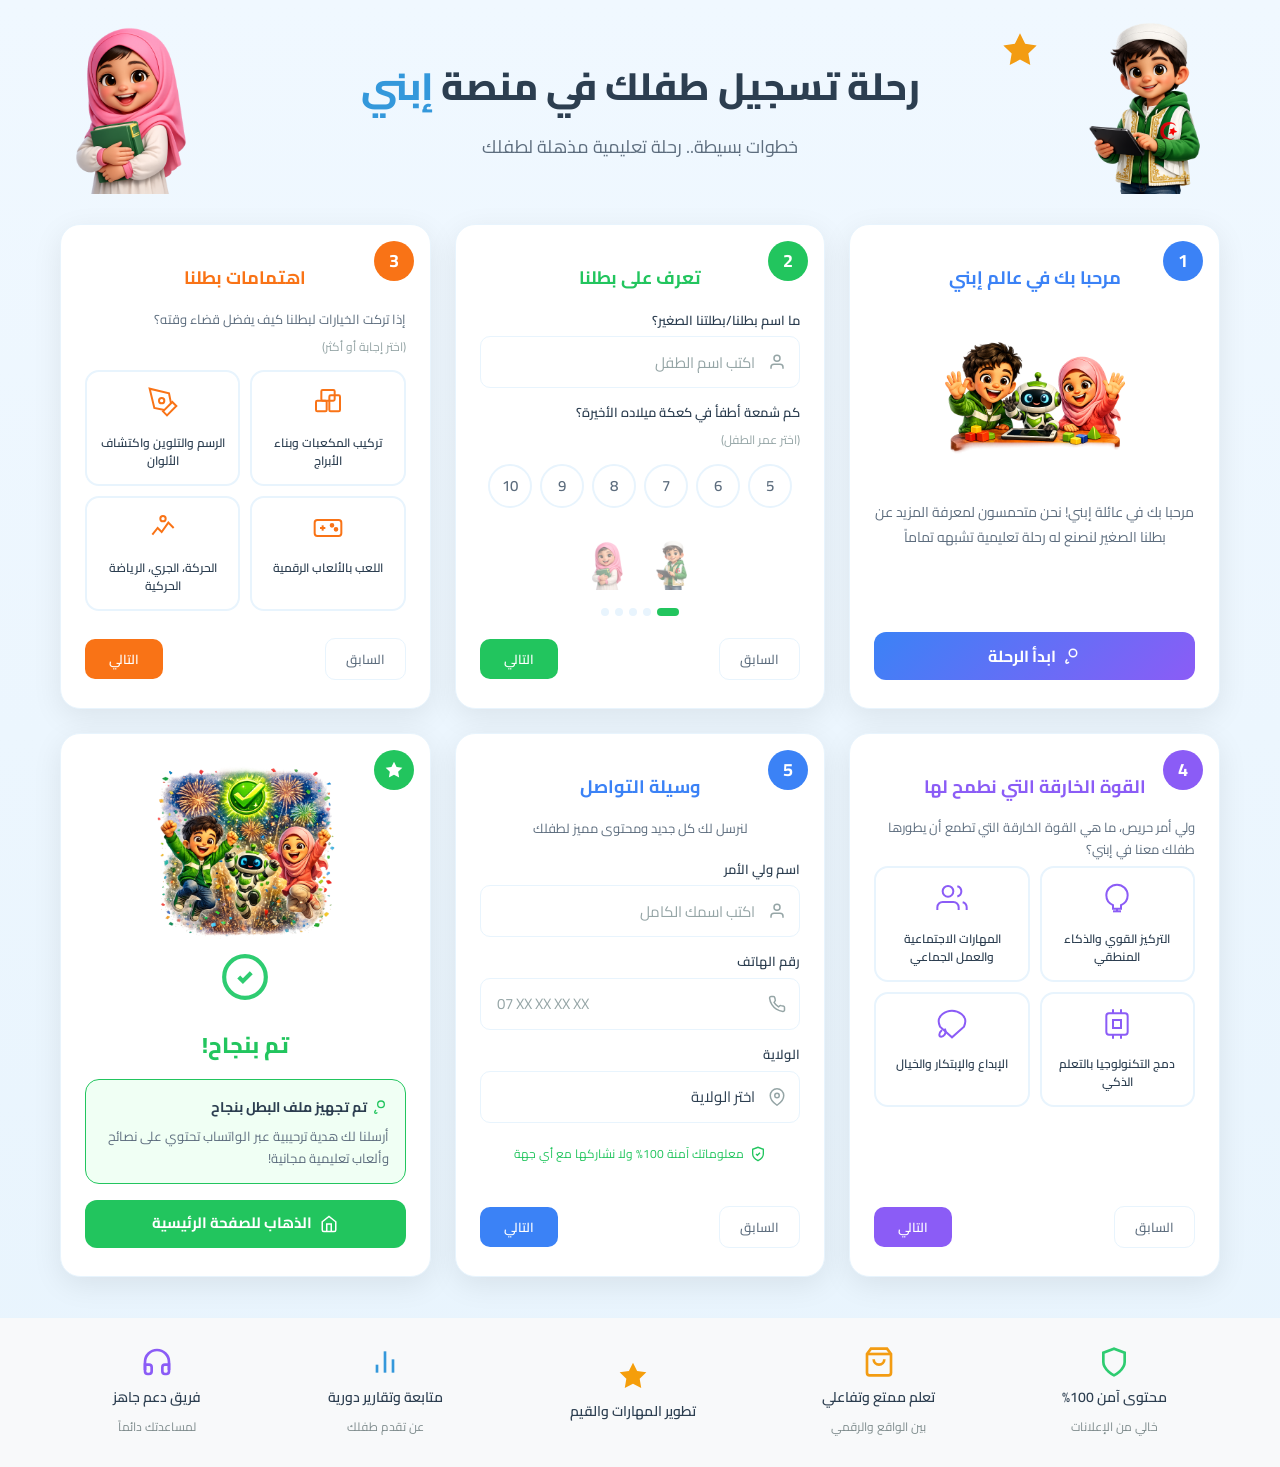
==== commit 71f1e774: "Redesign register as 6-card grid, add images, update references - register.html: 6-card grid (3x2) w" ====
--- a/register.html
+++ b/register.html
@@ -12,329 +12,240 @@
 </head>
 <body class="register-page">
 
-<!-- ═══════════════ NAVIGATION BAR ═══════════════ -->
-<nav class="navbar" id="navbar">
-  <div class="nav-container">
-    <a href="index.html" class="nav-logo">
-      <div class="logo-icon">
-        <svg width="36" height="36" viewBox="0 0 36 36" fill="none">
-          <path d="M18 3L3 15V33H13V23H23V33H33V15L18 3Z" fill="#3498DB" stroke="#2C3E50" stroke-width="1.5"/>
-          <polygon points="18,8 15,12 21,12" fill="#F39C12"/>
-        </svg>
-      </div>
-      <div class="logo-text">
-        <span class="logo-name">إبني</span>
-        <span class="logo-tagline">نبني عقولا، وتصنع مستقبلا</span>
-      </div>
-    </a>
-    <ul class="nav-links" id="navLinks">
-      <li><a href="index.html">الرئيسية</a></li>
-      <li><a href="index.html#about">عن إبني</a></li>
-      <li><a href="index.html#games">العابنا</a></li>
-      <li><a href="index.html#school">المدرسة</a></li>
-      <li><a href="index.html#blog">المدونة التربوية</a></li>
-      <li><a href="index.html#apps">تطبيقاتنا</a></li>
-      <li><a href="index.html#contact">تواصل معنا</a></li>
-    </ul>
-    <a href="register.html" class="nav-cta active-cta">
-      <svg width="18" height="18" viewBox="0 0 24 24" fill="none" stroke="currentColor" stroke-width="2" stroke-linecap="round" stroke-linejoin="round"><path d="M20 21v-2a4 4 0 0 0-4-4H8a4 4 0 0 0-4 4v2"/><circle cx="12" cy="7" r="4"/></svg>
-      <span>سجل طفلك الآن</span>
-    </a>
-    <button class="hamburger" id="hamburger" aria-label="القائمة">
-      <svg width="28" height="28" viewBox="0 0 24 24" fill="none" stroke="#2C3E50" stroke-width="2.5" stroke-linecap="round"><line x1="3" y1="6" x2="21" y2="6"/><line x1="3" y1="12" x2="21" y2="12"/><line x1="3" y1="18" x2="21" y2="18"/></svg>
-    </button>
+<!-- ═══════════════ REGISTRATION SECTION ═══════════════ -->
+<section class="reg-section">
+  <!-- Header decorations -->
+  <div class="reg-header-area">
+    <img src="img/anas.png" alt="أنس" class="reg-char reg-char-right float-animation" loading="lazy">
+    <img src="img/jouri.png" alt="جوري" class="reg-char reg-char-left float-animation" loading="lazy">
+    <span class="reg-star float-animation">
+      <svg width="40" height="40" viewBox="0 0 24 24" fill="#F39C12"><polygon points="12,2 15.09,8.26 22,9.27 17,14.14 18.18,21.02 12,17.77 5.82,21.02 7,14.14 2,9.27 8.91,8.26"/></svg>
+    </span>
+    <h1 class="reg-main-title">رحلة تسجيل طفلك في منصة <span class="text-blue">إبني</span></h1>
+    <p class="reg-main-subtitle">خطوات بسيطة.. رحلة تعليمية مذهلة لطفلك</p>
   </div>
-</nav>
-
-<!-- ═══════════════ REGISTRATION SECTION ═══════════════ -->
-<section class="register-section">
-  <!-- Decorative characters -->
-  <img src="img/anas.png" alt="أنس" class="register-deco register-deco-right" loading="lazy">
-  <img src="img/jouri.png" alt="جوري" class="register-deco register-deco-left" loading="lazy">
-  <span class="register-star float-animation"></span>
-
-  <div class="container">
-    <h1 class="register-title">رحلة تسجيل طفلك في منصة <span class="text-blue">إبني</span></h1>
-    <p class="register-subtitle">خطوات بسيطة.. رحلة تعليمية مذهلة لطفلك</p>
-
-    <div class="register-grid" id="registerGrid">
-
-      <!-- ═══ STEP 1 ═══ -->
-      <div class="step-card active-step" data-step="1">
-        <span class="step-badge" style="background:#3B82F6">1</span>
-        <h3 class="step-title" style="color:#3B82F6">مرحبا بك في عالم إبني</h3>
-        <div class="step-illustration">
-          <img src="img/hero-characters.png" alt="أبطال إبني" loading="lazy" class="float-animation" style="width:200px">
-        </div>
-        <p class="step-paragraph">مرحبا بك في عائلة إبني! نحن متحمسون لمعرفة المزيد عن بطلنا الصغير لنصنع له رحلة تعليمية تشبهه تماماً</p>
-        <div class="step-nav">
-          <div></div>
-          <button class="btn-next" style="background:linear-gradient(135deg,#3B82F6,#8B5CF6)" data-next="2">
-            <svg width="18" height="18" viewBox="0 0 24 24" fill="none" stroke="currentColor" stroke-width="2"><path d="M4.5 16.5c-1.5 1.38-2 2.5-2 3.5 0 2 2.5 2 4 0"/><circle cx="12" cy="8" r="5" fill="none"/><path d="M15 4.1c2.3.8 4 3 4 5.4"/></svg>
-            ابدأ الرحلة
-          </button>
-        </div>
-        <div class="progress-dots">
-          <span class="dot active-dot" style="background:#3B82F6"></span>
-          <span class="dot"></span><span class="dot"></span><span class="dot"></span><span class="dot"></span>
-        </div>
-      </div>
-
-      <!-- ═══ STEP 2 ═══ -->
-      <div class="step-card" data-step="2">
-        <span class="step-badge" style="background:#22C55E">2</span>
-        <h3 class="step-title" style="color:#22C55E">تعرف على بطلنا</h3>
-        <div class="form-group">
-          <label>ما اسم بطلنا/بطلتنا الصغير؟</label>
-          <div class="input-wrap">
-            <svg class="input-icon" width="18" height="18" viewBox="0 0 24 24" fill="none" stroke="#95A5A6" stroke-width="2"><path d="M20 21v-2a4 4 0 0 0-4-4H8a4 4 0 0 0-4 4v2"/><circle cx="12" cy="7" r="4"/></svg>
-            <input type="text" id="childName" placeholder="اكتب اسم الطفل" required>
-          </div>
-        </div>
-        <div class="form-group">
-          <label>كم شمعة أطفأ في كعكة ميلاده الأخيرة؟</label>
-          <span class="sub-label">(اختر عمر الطفل)</span>
-          <div class="age-picker" id="agePicker">
-            <button type="button" class="age-btn" data-age="5">5</button>
-            <button type="button" class="age-btn" data-age="6">6</button>
-            <button type="button" class="age-btn" data-age="7">7</button>
-            <button type="button" class="age-btn" data-age="8">8</button>
-            <button type="button" class="age-btn" data-age="9">9</button>
-            <button type="button" class="age-btn" data-age="10">10</button>
-          </div>
-        </div>
-        <div class="step-deco-bottom">
-          <img src="img/anas.png" alt="أنس" class="step-deco-char float-animation" loading="lazy" style="width:60px">
-          <img src="img/jouri.png" alt="جوري" class="step-deco-char float-animation" loading="lazy" style="width:60px;animation-delay:1s">
-        </div>
-        <div class="step-nav">
-          <button class="btn-prev" data-prev="1">السابق</button>
-          <button class="btn-next" style="background:#22C55E" data-next="3">التالي</button>
-        </div>
-        <div class="progress-dots">
-          <span class="dot done-dot"></span>
-          <span class="dot active-dot" style="background:#22C55E"></span>
-          <span class="dot"></span><span class="dot"></span><span class="dot"></span>
-        </div>
-      </div>
-
-      <!-- ═══ STEP 3 ═══ -->
-      <div class="step-card" data-step="3">
-        <span class="step-badge" style="background:#F97316">3</span>
-        <h3 class="step-title" style="color:#F97316">اهتمامات بطلنا</h3>
-        <p class="step-question">إذا تركت الخيارات لبطلنا كيف يفضل قضاء وقته؟</p>
-        <span class="sub-label">(اختر إجابة أو أكثر)</span>
-        <div class="selection-grid" id="interestsGrid">
-          <div class="selection-card" data-value="blocks">
-            <svg width="32" height="32" viewBox="0 0 24 24" fill="none" stroke="#F97316" stroke-width="2"><path d="M12 2l-2 7H3l6 4.5L7 21l5-3.5L17 21l-2-7.5L21 9h-7z"/><rect x="6" y="14" width="4" height="4" rx="1"/><rect x="14" y="14" width="4" height="4" rx="1"/></svg>
-            <span>تركيب المكعبات وبناء الأبراج</span>
-            <span class="check-badge"><svg width="12" height="12" viewBox="0 0 24 24" fill="none" stroke="white" stroke-width="3"><polyline points="20,6 9,17 4,12"/></svg></span>
-          </div>
-          <div class="selection-card" data-value="drawing">
-            <svg width="32" height="32" viewBox="0 0 24 24" fill="none" stroke="#F97316" stroke-width="2"><path d="M12 19l7-7 3 3-7 7-3-3z"/><path d="M18 13l-1.5-7.5L2 2l3.5 14.5L13 18"/><path d="M2 2l7.586 7.586"/><circle cx="11" cy="11" r="2"/></svg>
-            <span>الرسم والتلوين واكتشاف الألوان</span>
-            <span class="check-badge"><svg width="12" height="12" viewBox="0 0 24 24" fill="none" stroke="white" stroke-width="3"><polyline points="20,6 9,17 4,12"/></svg></span>
-          </div>
-          <div class="selection-card" data-value="games">
-            <svg width="32" height="32" viewBox="0 0 24 24" fill="none" stroke="#F97316" stroke-width="2"><rect x="2" y="6" width="20" height="12" rx="2"/><line x1="6" y1="12" x2="10" y2="12"/><line x1="8" y1="10" x2="8" y2="14"/><circle cx="15" cy="10" r="1" fill="#F97316"/><circle cx="18" cy="13" r="1" fill="#F97316"/></svg>
-            <span>اللعب بالألعاب الرقمية</span>
-            <span class="check-badge"><svg width="12" height="12" viewBox="0 0 24 24" fill="none" stroke="white" stroke-width="3"><polyline points="20,6 9,17 4,12"/></svg></span>
-          </div>
-          <div class="selection-card" data-value="sports">
-            <svg width="32" height="32" viewBox="0 0 24 24" fill="none" stroke="#F97316" stroke-width="2"><circle cx="12" cy="5" r="2"/><path d="M4 17l4-5 3 3 5-7 4 4"/></svg>
-            <span>الحركة، الجري، الرياضة الحركية</span>
-            <span class="check-badge"><svg width="12" height="12" viewBox="0 0 24 24" fill="none" stroke="white" stroke-width="3"><polyline points="20,6 9,17 4,12"/></svg></span>
-          </div>
-        </div>
-        <div class="step-nav">
-          <button class="btn-prev" data-prev="2">السابق</button>
-          <button class="btn-next" style="background:#F97316" data-next="4">التالي</button>
-        </div>
-        <div class="progress-dots">
-          <span class="dot done-dot"></span><span class="dot done-dot"></span>
-          <span class="dot active-dot" style="background:#F97316"></span>
-          <span class="dot"></span><span class="dot"></span>
-        </div>
-      </div>
-
-      <!-- ═══ STEP 4 ═══ -->
-      <div class="step-card" data-step="4">
-        <span class="step-badge" style="background:#8B5CF6">4</span>
-        <h3 class="step-title" style="color:#8B5CF6">القوة الخارقة التي نطمح لها</h3>
-        <p class="step-question">ولي أمر حريص، ما هي القوة الخارقة التي تطمع أن يطورها طفلك معنا في إبني؟</p>
-        <div class="selection-grid" id="superpowersGrid">
-          <div class="selection-card superpower-card" data-value="focus">
-            <svg width="32" height="32" viewBox="0 0 24 24" fill="none" stroke="#8B5CF6" stroke-width="2"><path d="M12 2a8 8 0 0 0-8 8c0 3.4 2 6.1 5 7.4V20h6v-2.6c3-1.3 5-4 5-7.4a8 8 0 0 0-8-8z"/><line x1="12" y1="20" x2="12" y2="22"/><line x1="9" y1="22" x2="15" y2="22"/></svg>
-            <span>التركيز القوي والذكاء المنطقي</span>
-            <span class="check-badge purple"><svg width="12" height="12" viewBox="0 0 24 24" fill="none" stroke="white" stroke-width="3"><polyline points="20,6 9,17 4,12"/></svg></span>
-          </div>
-          <div class="selection-card superpower-card" data-value="social">
-            <svg width="32" height="32" viewBox="0 0 24 24" fill="none" stroke="#8B5CF6" stroke-width="2"><path d="M17 21v-2a4 4 0 0 0-4-4H5a4 4 0 0 0-4 4v2"/><circle cx="9" cy="7" r="4"/><path d="M23 21v-2a4 4 0 0 0-3-3.87"/><path d="M16 3.13a4 4 0 0 1 0 7.75"/></svg>
-            <span>المهارات الاجتماعية والعمل الجماعي</span>
-            <span class="check-badge purple"><svg width="12" height="12" viewBox="0 0 24 24" fill="none" stroke="white" stroke-width="3"><polyline points="20,6 9,17 4,12"/></svg></span>
-          </div>
-          <div class="selection-card superpower-card" data-value="tech">
-            <svg width="32" height="32" viewBox="0 0 24 24" fill="none" stroke="#8B5CF6" stroke-width="2"><rect x="4" y="4" width="16" height="16" rx="2"/><rect x="9" y="9" width="6" height="6"/><line x1="9" y1="1" x2="9" y2="4"/><line x1="15" y1="1" x2="15" y2="4"/><line x1="9" y1="20" x2="9" y2="23"/><line x1="15" y1="20" x2="15" y2="23"/><line x1="20" y1="9" x2="23" y2="9"/><line x1="20" y1="14" x2="23" y2="14"/><line x1="1" y1="9" x2="4" y2="9"/><line x1="1" y1="14" x2="4" y2="14"/></svg>
-            <span>دمج التكنولوجيا بالتعلم الذكي</span>
-            <span class="check-badge purple"><svg width="12" height="12" viewBox="0 0 24 24" fill="none" stroke="white" stroke-width="3"><polyline points="20,6 9,17 4,12"/></svg></span>
-          </div>
-          <div class="selection-card superpower-card" data-value="creativity">
-            <svg width="32" height="32" viewBox="0 0 24 24" fill="none" stroke="#8B5CF6" stroke-width="2"><path d="M4.5 16.5c-1.5 1.38-2 2.5-2 3.5 0 2 2.5 2 4 0 1.5-2 .5-3.5 0-4.5"/><path d="M12 2C6.5 2 2 6 2 10c0 1.5.5 2.8 1 4l9 8 9-8c.5-1.2 1-2.5 1-4 0-4-4.5-8-10-8z" fill="none"/><path d="M15 4.1c2.3.8 4 3 4 5.4"/></svg>
-            <span>الإبداع والإبتكار والخيال</span>
-            <span class="check-badge purple"><svg width="12" height="12" viewBox="0 0 24 24" fill="none" stroke="white" stroke-width="3"><polyline points="20,6 9,17 4,12"/></svg></span>
-          </div>
-        </div>
-        <div class="step-nav">
-          <button class="btn-prev" data-prev="3">السابق</button>
-          <button class="btn-next" style="background:#8B5CF6" data-next="5">التالي</button>
-        </div>
-        <div class="progress-dots">
-          <span class="dot done-dot"></span><span class="dot done-dot"></span><span class="dot done-dot"></span>
-          <span class="dot active-dot" style="background:#8B5CF6"></span>
-          <span class="dot"></span>
-        </div>
-      </div>
-
-      <!-- ═══ STEP 5 ═══ -->
-      <div class="step-card" data-step="5">
-        <span class="step-badge" style="background:#3B82F6">5</span>
-        <h3 class="step-title" style="color:#3B82F6">وسيلة التواصل</h3>
-        <p class="step-subtitle-text">لنرسل لك كل جديد ومحتوى مميز لطفلك</p>
-        <div class="form-group">
-          <label>اسم ولي الأمر</label>
-          <div class="input-wrap">
-            <svg class="input-icon" width="18" height="18" viewBox="0 0 24 24" fill="none" stroke="#95A5A6" stroke-width="2"><path d="M20 21v-2a4 4 0 0 0-4-4H8a4 4 0 0 0-4 4v2"/><circle cx="12" cy="7" r="4"/></svg>
-            <input type="text" id="regParentName" placeholder="اكتب اسمك الكامل" required>
-          </div>
-        </div>
-        <div class="form-group">
-          <label>رقم الهاتف</label>
-          <div class="input-wrap">
-            <svg class="input-icon" width="18" height="18" viewBox="0 0 24 24" fill="none" stroke="#95A5A6" stroke-width="2"><path d="M22 16.92v3a2 2 0 0 1-2.18 2 19.79 19.79 0 0 1-8.63-3.07 19.5 19.5 0 0 1-6-6 19.79 19.79 0 0 1-3.07-8.67A2 2 0 0 1 4.11 2h3a2 2 0 0 1 2 1.72c.13.81.32 1.6.57 2.37a2 2 0 0 1-.45 2.11L8.09 9.91a16 16 0 0 0 6 6l1.27-1.27a2 2 0 0 1 2.11-.45c.77.25 1.56.44 2.37.57A2 2 0 0 1 22 16.92z"/></svg>
-            <input type="tel" id="regPhone" placeholder="07 XX XX XX XX" pattern="0[5-7][0-9]{8}" required>
-          </div>
-        </div>
-        <div class="form-group">
-          <label>الولاية</label>
-          <div class="input-wrap">
-            <svg class="input-icon" width="18" height="18" viewBox="0 0 24 24" fill="none" stroke="#95A5A6" stroke-width="2"><path d="M21 10c0 7-9 13-9 13s-9-6-9-13a9 9 0 0 1 18 0z"/><circle cx="12" cy="10" r="3"/></svg>
-            <select id="regWilaya" required>
-              <option value="">اختر الولاية</option>
-              <option value="01">01 - Adrar</option><option value="02">02 - Chlef</option><option value="03">03 - Laghouat</option><option value="04">04 - Oum El Bouaghi</option><option value="05">05 - Batna</option><option value="06">06 - Béjaïa</option><option value="07">07 - Biskra</option><option value="08">08 - Béchar</option><option value="09">09 - Blida</option><option value="10">10 - Bouira</option><option value="11">11 - Tamanrasset</option><option value="12">12 - Tébessa</option><option value="13">13 - Tlemcen</option><option value="14">14 - Tiaret</option><option value="15">15 - Tizi Ouzou</option><option value="16">16 - Algiers</option><option value="17">17 - Djelfa</option><option value="18">18 - Jijel</option><option value="19">19 - Sétif</option><option value="20">20 - Saïda</option><option value="21">21 - Skikda</option><option value="22">22 - Sidi Bel Abbès</option><option value="23">23 - Annaba</option><option value="24">24 - Guelma</option><option value="25">25 - Constantine</option><option value="26">26 - Médéa</option><option value="27">27 - Mostaganem</option><option value="28">28 - M'Sila</option><option value="29">29 - Mascara</option><option value="30">30 - Ouargla</option><option value="31">31 - Oran</option><option value="32">32 - El Bayadh</option><option value="33">33 - Illizi</option><option value="34">34 - Bordj Bou Arréridj</option><option value="35">35 - Boumerdès</option><option value="36">36 - El Tarf</option><option value="37">37 - Tindouf</option><option value="38">38 - Tissemsilt</option><option value="39">39 - El Oued</option><option value="40">40 - Khenchela</option><option value="41">41 - Souk Ahras</option><option value="42">42 - Tipaza</option><option value="43">43 - Mila</option><option value="44">44 - Aïn Defla</option><option value="45">45 - Naâma</option><option value="46">46 - Aïn Témouchent</option><option value="47">47 - Ghardaïa</option><option value="48">48 - Relizane</option><option value="49">49 - Timimoun</option><option value="50">50 - Bordj Badji Mokhtar</option><option value="51">51 - Ouled Djellal</option><option value="52">52 - Béni Abbès</option><option value="53">53 - In Salah</option><option value="54">54 - In Guezzam</option><option value="55">55 - Touggourt</option><option value="56">56 - Djanet</option><option value="57">57 - El M'Ghair</option><option value="58">58 - El Meniaa</option>
-            </select>
-          </div>
-        </div>
-        <div class="trust-note">
-          <svg width="16" height="16" viewBox="0 0 24 24" fill="none" stroke="#22C55E" stroke-width="2"><path d="M12 22s8-4 8-10V5l-8-3-8 3v7c0 6 8 10 8 10z"/><polyline points="9,12 11,14 15,10"/></svg>
-          <span>معلوماتك آمنة 100% ولا نشاركها مع أي جهة</span>
-        </div>
-        <div class="step-nav">
-          <button class="btn-prev" data-prev="4">السابق</button>
-          <button class="btn-next" style="background:#3B82F6" data-next="6">التالي</button>
-        </div>
-        <div class="progress-dots">
-          <span class="dot done-dot"></span><span class="dot done-dot"></span><span class="dot done-dot"></span><span class="dot done-dot"></span>
-          <span class="dot active-dot" style="background:#3B82F6"></span>
-        </div>
-      </div>
-
-      <!-- ═══ STEP 6 ═══ -->
-      <div class="step-card" data-step="6">
-        <span class="step-badge step-badge-star" style="background:#22C55E">
-          <svg width="20" height="20" viewBox="0 0 24 24" fill="white"><polygon points="12,2 15.09,8.26 22,9.27 17,14.14 18.18,21.02 12,17.77 5.82,21.02 7,14.14 2,9.27 8.91,8.26"/></svg>
-        </span>
-        <div class="confetti-container" id="confettiContainer"></div>
-        <div class="celebration-image">
-          <img src="img/hero-characters.png" alt="أبطال إبني يحتفلون" loading="lazy" style="width:220px">
-        </div>
-        <div class="success-check">
-          <svg width="50" height="50" viewBox="0 0 24 24" fill="none" stroke="#2ECC71" stroke-width="2"><circle cx="12" cy="12" r="10"/><polyline points="9,12 11,14 15,10"/></svg>
-        </div>
-        <h3 class="step-title success-title">تم بنجاح</h3>
-        <div class="success-box">
-          <p class="success-line1">تم تجهيز ملف البطل بنجاح</p>
-          <p class="success-line2">أرسلنا لك هدية ترحيبية عبر الواتساب تحتوي على نصائح وألعاب تعليمية مجانية.</p>
-        </div>
-        <a href="index.html" class="btn-home">
-          <svg width="18" height="18" viewBox="0 0 24 24" fill="none" stroke="currentColor" stroke-width="2"><path d="M3 9l9-7 9 7v11a2 2 0 0 1-2 2H5a2 2 0 0 1-2-2z"/><polyline points="9,22 9,12 15,12 15,22"/></svg>
-          الذهاب للصفحة الرئيسية
-        </a>
+
+  <!-- 6-Card Grid -->
+  <div class="reg-grid container">
+
+    <!-- ═══ CARD 1 — مرحباً بك ═══ -->
+    <div class="reg-card" data-step="1">
+      <span class="reg-badge" style="background:#3B82F6">1</span>
+      <h3 class="reg-card-title" style="color:#3B82F6">مرحبا بك في عالم إبني</h3>
+      <div class="reg-card-illust">
+        <img src="img/hero-characters.png" alt="أبطال إبني" loading="lazy" class="float-animation">
+      </div>
+      <p class="reg-card-text">مرحبا بك في عائلة إبني! نحن متحمسون لمعرفة المزيد عن بطلنا الصغير لنصنع له رحلة تعليمية تشبهه تماماً</p>
+      <button class="reg-btn-start" data-next="2">
+        <svg width="18" height="18" viewBox="0 0 24 24" fill="none" stroke="currentColor" stroke-width="2"><path d="M4.5 16.5c-1.5 1.38-2 2.5-2 3.5 0 2 2.5 2 4 0"/><circle cx="12" cy="8" r="5" fill="none"/></svg>
+        ابدأ الرحلة
+      </button>
+    </div>
+
+    <!-- ═══ CARD 2 — تعرف على بطلنا ═══ -->
+    <div class="reg-card" data-step="2">
+      <span class="reg-badge" style="background:#22C55E">2</span>
+      <h3 class="reg-card-title" style="color:#22C55E">تعرف على بطلنا</h3>
+      <div class="reg-form-group">
+        <label>ما اسم بطلنا/بطلتنا الصغير؟</label>
+        <div class="input-wrap">
+          <svg class="input-icon" width="18" height="18" viewBox="0 0 24 24" fill="none" stroke="#95A5A6" stroke-width="2"><path d="M20 21v-2a4 4 0 0 0-4-4H8a4 4 0 0 0-4 4v2"/><circle cx="12" cy="7" r="4"/></svg>
+          <input type="text" id="childName" placeholder="اكتب اسم الطفل" required>
+        </div>
+      </div>
+      <div class="reg-form-group">
+        <label>كم شمعة أطفأ في كعكة ميلاده الأخيرة؟</label>
+        <span class="reg-sub-label">(اختر عمر الطفل)</span>
+        <div class="reg-age-picker" id="agePicker">
+          <button type="button" class="age-btn" data-age="5">5</button>
+          <button type="button" class="age-btn" data-age="6">6</button>
+          <button type="button" class="age-btn" data-age="7">7</button>
+          <button type="button" class="age-btn" data-age="8">8</button>
+          <button type="button" class="age-btn" data-age="9">9</button>
+          <button type="button" class="age-btn" data-age="10">10</button>
+        </div>
+      </div>
+      <div class="reg-card-bottom-chars">
+        <img src="img/anas.png" alt="أنس" loading="lazy" class="float-animation">
+        <img src="img/jouri.png" alt="جوري" loading="lazy" class="float-animation" style="animation-delay:1s">
+      </div>
+      <div class="reg-progress-dots">
+        <span class="rdot rdot-active" style="background:#22C55E"></span>
+        <span class="rdot"></span><span class="rdot"></span><span class="rdot"></span><span class="rdot"></span>
+      </div>
+      <div class="reg-card-nav">
+        <button class="reg-btn-prev" data-prev="1">السابق</button>
+        <button class="reg-btn-next" style="background:#22C55E" data-next="3">التالي</button>
+      </div>
+    </div>
+
+    <!-- ═══ CARD 3 — اهتمامات بطلنا ═══ -->
+    <div class="reg-card" data-step="3">
+      <span class="reg-badge" style="background:#F97316">3</span>
+      <h3 class="reg-card-title" style="color:#F97316">اهتمامات بطلنا</h3>
+      <p class="reg-card-question">إذا تركت الخيارات لبطلنا كيف يفضل قضاء وقته؟</p>
+      <span class="reg-sub-label">(اختر إجابة أو أكثر)</span>
+      <div class="reg-select-grid" id="interestsGrid">
+        <div class="reg-select-card" data-value="blocks">
+          <svg width="32" height="32" viewBox="0 0 24 24" fill="none" stroke="#F97316" stroke-width="1.5"><rect x="3" y="11" width="8" height="8" rx="1"/><rect x="13" y="7" width="8" height="12" rx="1"/><rect x="7" y="3" width="10" height="8" rx="1"/></svg>
+          <span>تركيب المكعبات وبناء الأبراج</span>
+          <span class="reg-check"><svg width="12" height="12" viewBox="0 0 24 24" fill="none" stroke="white" stroke-width="3"><polyline points="20,6 9,17 4,12"/></svg></span>
+        </div>
+        <div class="reg-select-card" data-value="drawing">
+          <svg width="32" height="32" viewBox="0 0 24 24" fill="none" stroke="#F97316" stroke-width="1.5"><path d="M12 19l7-7 3 3-7 7-3-3z"/><path d="M18 13l-1.5-7.5L2 2l3.5 14.5L13 18"/><circle cx="11" cy="11" r="2"/></svg>
+          <span>الرسم والتلوين واكتشاف الألوان</span>
+          <span class="reg-check"><svg width="12" height="12" viewBox="0 0 24 24" fill="none" stroke="white" stroke-width="3"><polyline points="20,6 9,17 4,12"/></svg></span>
+        </div>
+        <div class="reg-select-card" data-value="games">
+          <svg width="32" height="32" viewBox="0 0 24 24" fill="none" stroke="#F97316" stroke-width="1.5"><rect x="2" y="6" width="20" height="12" rx="2"/><line x1="6" y1="12" x2="10" y2="12"/><line x1="8" y1="10" x2="8" y2="14"/><circle cx="15" cy="10" r="1" fill="#F97316"/><circle cx="18" cy="13" r="1" fill="#F97316"/></svg>
+          <span>اللعب بالألعاب الرقمية</span>
+          <span class="reg-check"><svg width="12" height="12" viewBox="0 0 24 24" fill="none" stroke="white" stroke-width="3"><polyline points="20,6 9,17 4,12"/></svg></span>
+        </div>
+        <div class="reg-select-card" data-value="sports">
+          <svg width="32" height="32" viewBox="0 0 24 24" fill="none" stroke="#F97316" stroke-width="1.5"><circle cx="12" cy="5" r="2"/><path d="M4 17l4-5 3 3 5-7 4 4"/></svg>
+          <span>الحركة، الجري، الرياضة الحركية</span>
+          <span class="reg-check"><svg width="12" height="12" viewBox="0 0 24 24" fill="none" stroke="white" stroke-width="3"><polyline points="20,6 9,17 4,12"/></svg></span>
+        </div>
+      </div>
+      <div class="reg-card-nav">
+        <button class="reg-btn-prev" data-prev="2">السابق</button>
+        <button class="reg-btn-next" style="background:#F97316" data-next="4">التالي</button>
+      </div>
+    </div>
+
+    <!-- ═══ CARD 4 — القوة الخارقة ═══ -->
+    <div class="reg-card" data-step="4">
+      <span class="reg-badge" style="background:#8B5CF6">4</span>
+      <h3 class="reg-card-title" style="color:#8B5CF6">القوة الخارقة التي نطمح لها</h3>
+      <p class="reg-card-question">ولي أمر حريص، ما هي القوة الخارقة التي تطمع أن يطورها طفلك معنا في إبني؟</p>
+      <div class="reg-select-grid" id="superpowersGrid">
+        <div class="reg-select-card reg-purple-card" data-value="focus">
+          <svg width="32" height="32" viewBox="0 0 24 24" fill="none" stroke="#8B5CF6" stroke-width="1.5"><path d="M12 2a8 8 0 0 0-8 8c0 3.4 2 6.1 5 7.4V20h6v-2.6c3-1.3 5-4 5-7.4a8 8 0 0 0-8-8z"/><line x1="12" y1="20" x2="12" y2="22"/><line x1="9" y1="22" x2="15" y2="22"/></svg>
+          <span>التركيز القوي والذكاء المنطقي</span>
+          <span class="reg-check purple"><svg width="12" height="12" viewBox="0 0 24 24" fill="none" stroke="white" stroke-width="3"><polyline points="20,6 9,17 4,12"/></svg></span>
+        </div>
+        <div class="reg-select-card reg-purple-card" data-value="social">
+          <svg width="32" height="32" viewBox="0 0 24 24" fill="none" stroke="#8B5CF6" stroke-width="1.5"><path d="M17 21v-2a4 4 0 0 0-4-4H5a4 4 0 0 0-4 4v2"/><circle cx="9" cy="7" r="4"/><path d="M23 21v-2a4 4 0 0 0-3-3.87"/><path d="M16 3.13a4 4 0 0 1 0 7.75"/></svg>
+          <span>المهارات الاجتماعية والعمل الجماعي</span>
+          <span class="reg-check purple"><svg width="12" height="12" viewBox="0 0 24 24" fill="none" stroke="white" stroke-width="3"><polyline points="20,6 9,17 4,12"/></svg></span>
+        </div>
+        <div class="reg-select-card reg-purple-card" data-value="tech">
+          <svg width="32" height="32" viewBox="0 0 24 24" fill="none" stroke="#8B5CF6" stroke-width="1.5"><rect x="4" y="4" width="16" height="16" rx="2"/><rect x="9" y="9" width="6" height="6"/><line x1="9" y1="1" x2="9" y2="4"/><line x1="15" y1="1" x2="15" y2="4"/><line x1="9" y1="20" x2="9" y2="23"/><line x1="15" y1="20" x2="15" y2="23"/></svg>
+          <span>دمج التكنولوجيا بالتعلم الذكي</span>
+          <span class="reg-check purple"><svg width="12" height="12" viewBox="0 0 24 24" fill="none" stroke="white" stroke-width="3"><polyline points="20,6 9,17 4,12"/></svg></span>
+        </div>
+        <div class="reg-select-card reg-purple-card" data-value="creativity">
+          <svg width="32" height="32" viewBox="0 0 24 24" fill="none" stroke="#8B5CF6" stroke-width="1.5"><path d="M4.5 16.5c-1.5 1.38-2 2.5-2 3.5 0 2 2.5 2 4 0 1.5-2 .5-3.5 0-4.5"/><path d="M12 2C6.5 2 2 6 2 10c0 1.5.5 2.8 1 4l9 8 9-8c.5-1.2 1-2.5 1-4 0-4-4.5-8-10-8z" fill="none"/></svg>
+          <span>الإبداع والإبتكار والخيال</span>
+          <span class="reg-check purple"><svg width="12" height="12" viewBox="0 0 24 24" fill="none" stroke="white" stroke-width="3"><polyline points="20,6 9,17 4,12"/></svg></span>
+        </div>
+      </div>
+      <div class="reg-card-nav">
+        <button class="reg-btn-prev" data-prev="3">السابق</button>
+        <button class="reg-btn-next" style="background:#8B5CF6" data-next="5">التالي</button>
+      </div>
+    </div>
+
+    <!-- ═══ CARD 5 — وسيلة التواصل ═══ -->
+    <div class="reg-card" data-step="5">
+      <span class="reg-badge" style="background:#3B82F6">5</span>
+      <h3 class="reg-card-title" style="color:#3B82F6">وسيلة التواصل</h3>
+      <p class="reg-card-subtitle">لنرسل لك كل جديد ومحتوى مميز لطفلك</p>
+      <div class="reg-form-group">
+        <label>اسم ولي الأمر</label>
+        <div class="input-wrap">
+          <svg class="input-icon" width="18" height="18" viewBox="0 0 24 24" fill="none" stroke="#95A5A6" stroke-width="2"><path d="M20 21v-2a4 4 0 0 0-4-4H8a4 4 0 0 0-4 4v2"/><circle cx="12" cy="7" r="4"/></svg>
+          <input type="text" id="regParentName" placeholder="اكتب اسمك الكامل" required>
+        </div>
+      </div>
+      <div class="reg-form-group">
+        <label>رقم الهاتف</label>
+        <div class="input-wrap">
+          <svg class="input-icon" width="18" height="18" viewBox="0 0 24 24" fill="none" stroke="#95A5A6" stroke-width="2"><path d="M22 16.92v3a2 2 0 0 1-2.18 2 19.79 19.79 0 0 1-8.63-3.07 19.5 19.5 0 0 1-6-6 19.79 19.79 0 0 1-3.07-8.67A2 2 0 0 1 4.11 2h3a2 2 0 0 1 2 1.72c.13.81.32 1.6.57 2.37a2 2 0 0 1-.45 2.11L8.09 9.91a16 16 0 0 0 6 6l1.27-1.27a2 2 0 0 1 2.11-.45c.77.25 1.56.44 2.37.57A2 2 0 0 1 22 16.92z"/></svg>
+          <input type="tel" id="regPhone" placeholder="07 XX XX XX XX" pattern="0[5-7][0-9]{8}" required>
+        </div>
+      </div>
+      <div class="reg-form-group">
+        <label>الولاية</label>
+        <div class="input-wrap">
+          <svg class="input-icon" width="18" height="18" viewBox="0 0 24 24" fill="none" stroke="#95A5A6" stroke-width="2"><path d="M21 10c0 7-9 13-9 13s-9-6-9-13a9 9 0 0 1 18 0z"/><circle cx="12" cy="10" r="3"/></svg>
+          <select id="regWilaya" required>
+            <option value="">اختر الولاية</option>
+            <option value="01">01 - Adrar</option><option value="02">02 - Chlef</option><option value="03">03 - Laghouat</option><option value="04">04 - Oum El Bouaghi</option><option value="05">05 - Batna</option><option value="06">06 - Béjaïa</option><option value="07">07 - Biskra</option><option value="08">08 - Béchar</option><option value="09">09 - Blida</option><option value="10">10 - Bouira</option><option value="11">11 - Tamanrasset</option><option value="12">12 - Tébessa</option><option value="13">13 - Tlemcen</option><option value="14">14 - Tiaret</option><option value="15">15 - Tizi Ouzou</option><option value="16">16 - Algiers</option><option value="17">17 - Djelfa</option><option value="18">18 - Jijel</option><option value="19">19 - Sétif</option><option value="20">20 - Saïda</option><option value="21">21 - Skikda</option><option value="22">22 - Sidi Bel Abbès</option><option value="23">23 - Annaba</option><option value="24">24 - Guelma</option><option value="25">25 - Constantine</option><option value="26">26 - Médéa</option><option value="27">27 - Mostaganem</option><option value="28">28 - M'Sila</option><option value="29">29 - Mascara</option><option value="30">30 - Ouargla</option><option value="31">31 - Oran</option><option value="32">32 - El Bayadh</option><option value="33">33 - Illizi</option><option value="34">34 - Bordj Bou Arréridj</option><option value="35">35 - Boumerdès</option><option value="36">36 - El Tarf</option><option value="37">37 - Tindouf</option><option value="38">38 - Tissemsilt</option><option value="39">39 - El Oued</option><option value="40">40 - Khenchela</option><option value="41">41 - Souk Ahras</option><option value="42">42 - Tipaza</option><option value="43">43 - Mila</option><option value="44">44 - Aïn Defla</option><option value="45">45 - Naâma</option><option value="46">46 - Aïn Témouchent</option><option value="47">47 - Ghardaïa</option><option value="48">48 - Relizane</option><option value="49">49 - Timimoun</option><option value="50">50 - Bordj Badji Mokhtar</option><option value="51">51 - Ouled Djellal</option><option value="52">52 - Béni Abbès</option><option value="53">53 - In Salah</option><option value="54">54 - In Guezzam</option><option value="55">55 - Touggourt</option><option value="56">56 - Djanet</option><option value="57">57 - El M'Ghair</option><option value="58">58 - El Meniaa</option>
+          </select>
+        </div>
+      </div>
+      <div class="reg-trust-note">
+        <svg width="16" height="16" viewBox="0 0 24 24" fill="none" stroke="#22C55E" stroke-width="2"><path d="M12 22s8-4 8-10V5l-8-3-8 3v7c0 6 8 10 8 10z"/><polyline points="9,12 11,14 15,10"/></svg>
+        <span>معلوماتك آمنة 100% ولا نشاركها مع أي جهة</span>
+      </div>
+      <div class="reg-card-nav">
+        <button class="reg-btn-prev" data-prev="4">السابق</button>
+        <button class="reg-btn-next" style="background:#3B82F6" data-next="6">التالي</button>
+      </div>
+    </div>
+
+    <!-- ═══ CARD 6 — تم بنجاح ═══ -->
+    <div class="reg-card reg-card-success" data-step="6">
+      <span class="reg-badge reg-badge-party" style="background:#22C55E">
+        <svg width="20" height="20" viewBox="0 0 24 24" fill="white"><polygon points="12,2 15.09,8.26 22,9.27 17,14.14 18.18,21.02 12,17.77 5.82,21.02 7,14.14 2,9.27 8.91,8.26"/></svg>
+      </span>
+      <div class="reg-confetti" id="confettiContainer"></div>
+      <div class="reg-celebration-img">
+        <img src="img/celebration.png" alt="أبطال إبني يحتفلون" loading="lazy">
+      </div>
+      <div class="reg-success-check">
+        <svg width="50" height="50" viewBox="0 0 24 24" fill="none" stroke="#2ECC71" stroke-width="2"><circle cx="12" cy="12" r="10"/><polyline points="9,12 11,14 15,10"/></svg>
+      </div>
+      <h3 class="reg-card-title reg-success-title">تم بنجاح!</h3>
+      <div class="reg-success-box">
+        <p class="reg-success-line1">
+          <svg width="16" height="16" viewBox="0 0 24 24" fill="none" stroke="#22C55E" stroke-width="2"><path d="M4.5 16.5c-1.5 1.38-2 2.5-2 3.5 0 2 2.5 2 4 0"/><circle cx="12" cy="8" r="5" fill="none"/></svg>
+          تم تجهيز ملف البطل بنجاح
+        </p>
+        <p class="reg-success-line2">أرسلنا لك هدية ترحيبية عبر الواتساب تحتوي على نصائح وألعاب تعليمية مجانية!</p>
+      </div>
+      <a href="index.html" class="reg-btn-home">
+        <svg width="18" height="18" viewBox="0 0 24 24" fill="none" stroke="currentColor" stroke-width="2"><path d="M3 9l9-7 9 7v11a2 2 0 0 1-2 2H5a2 2 0 0 1-2-2z"/><polyline points="9,22 9,12 15,12 15,22"/></svg>
+        الذهاب للصفحة الرئيسية
+      </a>
+    </div>
+
+  </div><!-- /reg-grid -->
+
+  <!-- ═══════════════ TRUST BAR ═══════════════ -->
+  <div class="reg-trust-bar">
+    <div class="container">
+      <div class="trust-bar-grid">
+        <div class="trust-bar-item">
+          <svg width="32" height="32" viewBox="0 0 24 24" fill="none" stroke="#2ECC71" stroke-width="2"><path d="M12 22s8-4 8-10V5l-8-3-8 3v7c0 6 8 10 8 10z"/></svg>
+          <span class="trust-bar-text">محتوى آمن 100%</span>
+          <span class="trust-bar-sub">خالي من الإعلانات</span>
+        </div>
+        <div class="trust-bar-item">
+          <svg width="32" height="32" viewBox="0 0 24 24" fill="none" stroke="#F39C12" stroke-width="2"><path d="M6 2L3 6v14a2 2 0 0 0 2 2h14a2 2 0 0 0 2-2V6l-3-4z"/><line x1="3" y1="6" x2="21" y2="6"/><path d="M16 10a4 4 0 0 1-8 0"/></svg>
+          <span class="trust-bar-text">تعلم ممتع وتفاعلي</span>
+          <span class="trust-bar-sub">بين الواقع والرقمي</span>
+        </div>
+        <div class="trust-bar-item">
+          <svg width="32" height="32" viewBox="0 0 24 24" fill="#F59E0B"><polygon points="12,2 15.09,8.26 22,9.27 17,14.14 18.18,21.02 12,17.77 5.82,21.02 7,14.14 2,9.27 8.91,8.26"/></svg>
+          <span class="trust-bar-text">تطوير المهارات والقيم</span>
+        </div>
+        <div class="trust-bar-item">
+          <svg width="32" height="32" viewBox="0 0 24 24" fill="none" stroke="#3498DB" stroke-width="2"><line x1="18" y1="20" x2="18" y2="10"/><line x1="12" y1="20" x2="12" y2="4"/><line x1="6" y1="20" x2="6" y2="14"/></svg>
+          <span class="trust-bar-text">متابعة وتقارير دورية</span>
+          <span class="trust-bar-sub">عن تقدم طفلك</span>
+        </div>
+        <div class="trust-bar-item">
+          <svg width="32" height="32" viewBox="0 0 24 24" fill="none" stroke="#8B5CF6" stroke-width="2"><path d="M3 18v-6a9 9 0 0 1 18 0v6"/><path d="M21 19a2 2 0 0 1-2 2h-1a2 2 0 0 1-2-2v-3a2 2 0 0 1 2-2h3zM3 19a2 2 0 0 0 2 2h1a2 2 0 0 0 2-2v-3a2 2 0 0 0-2-2H3z"/></svg>
+          <span class="trust-bar-text">فريق دعم جاهز</span>
+          <span class="trust-bar-sub">لمساعدتك دائماً</span>
+        </div>
       </div>
     </div>
   </div>
+
 </section>
-
-<!-- ═══════════════ TRUST BAR ═══════════════ -->
-<section class="trust-bar">
-  <div class="container">
-    <div class="trust-bar-grid">
-      <div class="trust-bar-item">
-        <svg width="32" height="32" viewBox="0 0 24 24" fill="none" stroke="#2ECC71" stroke-width="2"><path d="M12 22s8-4 8-10V5l-8-3-8 3v7c0 6 8 10 8 10z"/></svg>
-        <span class="trust-bar-text">محتوى آمن 100%</span>
-        <span class="trust-bar-sub">خالي من الإعلانات</span>
-      </div>
-      <div class="trust-bar-item">
-        <svg width="32" height="32" viewBox="0 0 24 24" fill="none" stroke="#F39C12" stroke-width="2"><path d="M6 2L3 6v14a2 2 0 0 0 2 2h14a2 2 0 0 0 2-2V6l-3-4z"/><line x1="3" y1="6" x2="21" y2="6"/><path d="M16 10a4 4 0 0 1-8 0"/></svg>
-        <span class="trust-bar-text">تعلم ممتع وتفاعلي</span>
-        <span class="trust-bar-sub">بين الواقع والرقمي</span>
-      </div>
-      <div class="trust-bar-item">
-        <svg width="32" height="32" viewBox="0 0 24 24" fill="#F59E0B"><polygon points="12,2 15.09,8.26 22,9.27 17,14.14 18.18,21.02 12,17.77 5.82,21.02 7,14.14 2,9.27 8.91,8.26"/></svg>
-        <span class="trust-bar-text">تطوير المهارات والقيم</span>
-      </div>
-      <div class="trust-bar-item">
-        <svg width="32" height="32" viewBox="0 0 24 24" fill="none" stroke="#3498DB" stroke-width="2"><line x1="18" y1="20" x2="18" y2="10"/><line x1="12" y1="20" x2="12" y2="4"/><line x1="6" y1="20" x2="6" y2="14"/></svg>
-        <span class="trust-bar-text">متابعة وتقارير دورية</span>
-        <span class="trust-bar-sub">عن تقدم طفلك</span>
-      </div>
-      <div class="trust-bar-item">
-        <svg width="32" height="32" viewBox="0 0 24 24" fill="none" stroke="#8B5CF6" stroke-width="2"><path d="M3 18v-6a9 9 0 0 1 18 0v6"/><path d="M21 19a2 2 0 0 1-2 2h-1a2 2 0 0 1-2-2v-3a2 2 0 0 1 2-2h3zM3 19a2 2 0 0 0 2 2h1a2 2 0 0 0 2-2v-3a2 2 0 0 0-2-2H3z"/></svg>
-        <span class="trust-bar-text">فريق دعم جاهز</span>
-        <span class="trust-bar-sub">لمساعدتك دائماً</span>
-      </div>
-    </div>
-  </div>
-</section>
-
-<!-- ═══════════════ FOOTER ═══════════════ -->
-<footer class="site-footer">
-  <div class="container">
-    <div class="footer-grid">
-      <div class="footer-col">
-        <h4 class="footer-heading">تواصل معنا</h4>
-        <ul class="footer-contact">
-          <li><svg width="16" height="16" viewBox="0 0 24 24" fill="none" stroke="#2ECC71" stroke-width="2"><path d="M22 16.92v3a2 2 0 0 1-2.18 2 19.79 19.79 0 0 1-8.63-3.07 19.5 19.5 0 0 1-6-6 19.79 19.79 0 0 1-3.07-8.67A2 2 0 0 1 4.11 2h3a2 2 0 0 1 2 1.72c.13.81.32 1.6.57 2.37a2 2 0 0 1-.45 2.11L8.09 9.91a16 16 0 0 0 6 6l1.27-1.27a2 2 0 0 1 2.11-.45c.77.25 1.56.44 2.37.57A2 2 0 0 1 22 16.92z"/></svg><span>+213 5 123 456 78</span></li>
-          <li><svg width="16" height="16" viewBox="0 0 24 24" fill="none" stroke="#2ECC71" stroke-width="2"><path d="M4 4h16c1.1 0 2 .9 2 2v12c0 1.1-.9 2-2 2H4c-1.1 0-2-.9-2-2V6c0-1.1.9-2 2-2z"/><polyline points="22,6 12,13 2,6"/></svg><span>contact@ibni.dz</span></li>
-          <li><svg width="16" height="16" viewBox="0 0 24 24" fill="none" stroke="#2ECC71" stroke-width="2"><path d="M21 10c0 7-9 13-9 13s-9-6-9-13a9 9 0 0 1 18 0z"/><circle cx="12" cy="10" r="3"/></svg><div><span>الجزائر - الجزائر العاصمة</span><span class="footer-sub">مدارسنا الحضورية</span></div></li>
-        </ul>
-      </div>
-      <div class="footer-col">
-        <h4 class="footer-heading">روابط سريعة</h4>
-        <ul class="footer-links"><li><a href="#">عن المشروع</a></li><li><a href="#">الأسئلة الشائعة</a></li><li><a href="#">سياسة الخصوصية</a></li><li><a href="#">شروط الاستخدام</a></li></ul>
-      </div>
-      <div class="footer-col">
-        <h4 class="footer-heading">حمل تطبيقاتنا</h4>
-        <div class="store-buttons">
-          <a href="#" class="store-btn"><svg width="24" height="24" viewBox="0 0 24 24" fill="#FFFFFF"><path d="M3.609 1.814L13.792 12 3.61 22.186a.996.996 0 0 1-.61-.92V2.734a1 1 0 0 1 .609-.92zm10.89 10.893l2.302 2.302-10.937 6.333 8.635-8.635zm3.199-1.4l2.538 1.472a1 1 0 0 1 0 1.728l-2.538 1.47-2.536-2.534 2.536-2.137zM5.864 3.469L16.8 9.802l-2.302 2.302L5.864 3.47z"/></svg><div><span class="store-small">GET IT ON</span><span class="store-big">Google Play</span></div></a>
-          <a href="#" class="store-btn"><svg width="24" height="24" viewBox="0 0 24 24" fill="#FFFFFF"><path d="M18.71 19.5c-.83 1.24-1.71 2.45-3.05 2.47-1.34.03-1.77-.79-3.29-.79-1.53 0-2 .77-3.27.82-1.31.05-2.3-1.32-3.14-2.53C4.25 17 2.94 12.45 4.7 9.39c.87-1.52 2.43-2.48 4.12-2.51 1.28-.02 2.5.87 3.29.87.78 0 2.26-1.07 3.8-.91.65.03 2.47.26 3.64 1.98-.09.06-2.17 1.28-2.15 3.81.03 3.02 2.65 4.03 2.68 4.04-.03.07-.42 1.44-1.38 2.83M13 3.5c.73-.83 1.94-1.46 2.94-1.5.13 1.17-.34 2.35-1.04 3.19-.69.85-1.83 1.51-2.95 1.42-.15-1.15.41-2.35 1.05-3.11z"/></svg><div><span class="store-small">Download on the</span><span class="store-big">App Store</span></div></a>
-        </div>
-      </div>
-      <div class="footer-col">
-        <h4 class="footer-heading">تابعنا على</h4>
-        <div class="social-icons">
-          <a href="#" class="social-circle social-fb" aria-label="فيسبوك"><svg width="20" height="20" viewBox="0 0 24 24" fill="#FFFFFF"><path d="M18 2h-3a5 5 0 0 0-5 5v3H7v4h3v8h4v-8h3l1-4h-4V7a1 1 0 0 1 1-1h3z"/></svg></a>
-          <a href="#" class="social-circle social-ig" aria-label="انستغرام"><svg width="20" height="20" viewBox="0 0 24 24" fill="none" stroke="#FFFFFF" stroke-width="2"><rect x="2" y="2" width="20" height="20" rx="5"/><circle cx="12" cy="12" r="5"/><circle cx="17.5" cy="6.5" r="1.5" fill="#FFFFFF"/></svg></a>
-          <a href="#" class="social-circle social-yt" aria-label="يوتيوب"><svg width="20" height="20" viewBox="0 0 24 24" fill="#FFFFFF"><path d="M23 7s-.3-2-1.2-2.9C20.7 3 19.5 3 19 3H5c-.5 0-1.7 0-2.8 1.1C1.3 5 1 7 1 7s-.3 2-.3 4v2c0 2 .3 4 .3 4s.3 2 1.2 2.9C3.3 21 4.5 21 5 21h14c.5 0 1.7 0 2.8-1.1.9-.9 1.2-2.9 1.2-2.9s.3-2 .3-4v-2c0-2-.3-4-.3-4zM10 15V9l6 3-6 3z"/></svg></a>
-        </div>
-      </div>
-    </div>
-    <div class="footer-bottom">
-      <span class="footer-url">www.ibni.dz</span>
-      <span class="footer-copy">جميع الحقوق - إبني مسوق محفوظة 2024 &copy;</span>
-      <div class="footer-logo-small"><svg width="30" height="30" viewBox="0 0 36 36" fill="none"><path d="M18 3L3 15V33H13V23H23V33H33V15L18 3Z" fill="#FFFFFF" opacity="0.8"/><polygon points="18,8 15,12 21,12" fill="#F39C12"/></svg></div>
-    </div>
-  </div>
-</footer>
 
 <script src="script.js"></script>
 </body>
--- a/styles.css
+++ b/styles.css
@@ -430,80 +430,105 @@
 .footer-copy { color: #7F8C8D; font-size: 13px; }
 
 /* ═══════════════════════════════════════
-   REGISTRATION PAGE
+   REGISTRATION PAGE — 6-CARD GRID
    ═══════════════════════════════════════ */
-.register-page { background: #F0F8FF; }
-.register-section {
-  padding: 120px 20px 60px;
-  position: relative; min-height: 100vh;
-}
-.register-deco {
-  position: absolute; width: 120px; opacity: 0.25;
-  pointer-events: none; z-index: 0;
-}
-.register-deco-right { top: 100px; right: 30px; }
-.register-deco-left { top: 100px; left: 30px; }
-.register-star {
-  position: absolute; top: 130px; right: 180px;
-  width: 30px; height: 30px; pointer-events: none;
-  background: #F39C12; clip-path: polygon(50% 0%,61% 35%,98% 35%,68% 57%,79% 91%,50% 70%,21% 91%,32% 57%,2% 35%,39% 35%);
-}
-.register-title {
+.register-page { background: linear-gradient(180deg, #F0F8FF 0%, #E8F4FD 100%); }
+.text-blue { color: #3498DB; }
+
+/* Header area */
+.reg-section { min-height: 100vh; padding-bottom: 0; }
+.reg-header-area {
+  position: relative; text-align: center;
+  padding: 50px 20px 30px; overflow: hidden;
+}
+.reg-char {
+  position: absolute; width: 180px; z-index: 1;
+  pointer-events: none;
+}
+.reg-char-right { top: 20px; right: 40px; }
+.reg-char-left { top: 20px; left: 40px; }
+.reg-star {
+  position: absolute; top: 30px; right: 240px;
+  z-index: 2; pointer-events: none;
+}
+.reg-main-title {
   font-size: 38px; font-weight: 800; color: #2C3E50;
-  text-align: center; margin-bottom: 10px;
-}
-.text-blue { color: #3498DB; }
-.register-subtitle {
-  font-size: 18px; color: #5D6D7E; text-align: center;
-  margin-bottom: 40px;
-}
-.register-grid {
+  position: relative; z-index: 3;
+  margin-bottom: 8px;
+}
+.reg-main-subtitle {
+  font-size: 18px; color: #5D6D7E;
+  position: relative; z-index: 3;
+}
+
+/* 6-Card Grid */
+.reg-grid {
   display: grid; grid-template-columns: repeat(3, 1fr);
-  gap: 24px; max-width: 1200px; margin: 0 auto;
-}
-.step-card {
-  background: #FFFFFF; border-radius: 20px; padding: 32px;
+  gap: 24px; padding: 30px 20px 40px;
+}
+.reg-card {
+  background: #FFFFFF; border-radius: 20px; padding: 28px 24px;
   box-shadow: 0 8px 30px rgba(0,0,0,0.08);
-  position: relative; display: none;
-  flex-direction: column; overflow: hidden;
-}
-.step-card.active-step { display: flex; }
-.step-badge {
+  position: relative; display: flex; flex-direction: column;
+  border: 1px solid #E8F4FD;
+  transition: all 0.3s ease;
+}
+.reg-card:hover {
+  transform: translateY(-4px);
+  box-shadow: 0 16px 48px rgba(0,0,0,0.12);
+}
+.reg-badge {
   position: absolute; top: 16px; right: 16px;
   width: 40px; height: 40px; border-radius: 50%;
   display: flex; align-items: center; justify-content: center;
   color: #FFFFFF; font-size: 18px; font-weight: 700;
-}
-.step-badge-star { padding: 8px; }
-.step-title {
-  font-size: 20px; font-weight: 700;
-  text-align: center; margin-bottom: 16px; margin-top: 10px;
-}
-.step-illustration { text-align: center; margin-bottom: 16px; }
-.step-paragraph {
-  font-size: 15px; color: #5D6D7E; text-align: center;
-  line-height: 1.9; margin-bottom: 20px;
-}
-.step-question {
-  font-size: 14px; color: #5D6D7E; margin-bottom: 8px;
-  line-height: 1.8;
-}
-.sub-label {
-  display: block; font-size: 13px; color: #95A5A6; margin-bottom: 16px;
-}
-.step-subtitle-text {
-  font-size: 14px; color: #5D6D7E; margin-bottom: 20px; text-align: center;
-}
+  z-index: 2;
+}
+.reg-badge-party { padding: 8px; }
+.reg-card-title {
+  font-size: 18px; font-weight: 700;
+  text-align: center; margin-bottom: 12px; margin-top: 8px;
+}
+.reg-card-illust {
+  text-align: center; margin-bottom: 12px;
+}
+.reg-card-illust img { width: 180px; margin: 0 auto; }
+.reg-card-text {
+  font-size: 14px; color: #5D6D7E; text-align: center;
+  line-height: 1.8; margin-bottom: 16px; flex: 1;
+}
+.reg-card-question {
+  font-size: 13px; color: #5D6D7E; margin-bottom: 6px;
+  line-height: 1.7;
+}
+.reg-card-subtitle {
+  font-size: 13px; color: #5D6D7E; margin-bottom: 16px;
+  text-align: center;
+}
+.reg-sub-label {
+  display: block; font-size: 12px; color: #95A5A6; margin-bottom: 12px;
+}
+
+/* Card 1 start button */
+.reg-btn-start {
+  display: flex; align-items: center; justify-content: center; gap: 8px;
+  width: 100%; height: 48px;
+  background: linear-gradient(135deg, #3B82F6, #8B5CF6);
+  color: #FFFFFF; font-size: 16px; font-weight: 700;
+  border-radius: 12px; border: none; cursor: pointer;
+  transition: all 0.3s ease; margin-top: auto;
+}
+.reg-btn-start:hover { transform: scale(1.03); filter: brightness(1.1); }
 
 /* Age picker */
-.age-picker {
-  display: flex; gap: 10px; justify-content: center; flex-wrap: wrap;
-  margin-bottom: 16px;
+.reg-age-picker {
+  display: flex; gap: 8px; justify-content: center; flex-wrap: wrap;
+  margin-bottom: 12px;
 }
 .age-btn {
-  width: 48px; height: 48px; border-radius: 50%;
+  width: 44px; height: 44px; border-radius: 50%;
   border: 2px solid #E8F4FD; background: #FFFFFF;
-  font-size: 16px; font-weight: 600; color: #5D6D7E;
+  font-size: 15px; font-weight: 600; color: #5D6D7E;
   transition: all 0.2s ease; cursor: pointer;
 }
 .age-btn.selected {
@@ -512,114 +537,129 @@
   box-shadow: 0 4px 12px rgba(34,197,94,0.35);
 }
 
-/* Selection cards */
-.selection-grid {
-  display: grid; grid-template-columns: 1fr 1fr; gap: 12px;
-  margin-bottom: 16px;
-}
-.selection-card {
-  padding: 16px 12px; border: 2px solid #E8F4FD;
+/* Bottom chars in card 2 */
+.reg-card-bottom-chars {
+  display: flex; justify-content: center; gap: 16px; margin: 8px 0;
+}
+.reg-card-bottom-chars img { width: 50px; opacity: 0.5; }
+
+/* Progress dots */
+.reg-progress-dots {
+  display: flex; justify-content: center; gap: 6px; margin: 10px 0;
+}
+.rdot {
+  width: 8px; height: 8px; border-radius: 50%;
+  background: #E8F4FD; transition: all 0.3s ease;
+}
+.rdot-active { width: 22px; border-radius: 4px; }
+
+/* Selection cards grid */
+.reg-select-grid {
+  display: grid; grid-template-columns: 1fr 1fr; gap: 10px;
+  margin-bottom: 12px;
+}
+.reg-select-card {
+  padding: 14px 10px; border: 2px solid #E8F4FD;
   border-radius: 14px; background: #FFFFFF;
   text-align: center; cursor: pointer;
   transition: all 0.2s ease; position: relative;
 }
-.selection-card svg { margin-bottom: 8px; }
-.selection-card span:not(.check-badge) { display: block; font-size: 13px; font-weight: 600; }
-.check-badge {
+.reg-select-card svg { margin-bottom: 6px; }
+.reg-select-card > span:not(.reg-check) { display: block; font-size: 12px; font-weight: 600; line-height: 1.5; }
+.reg-check {
   position: absolute; top: -6px; right: -6px;
   width: 20px; height: 20px; border-radius: 50%;
   background: #F97316; display: none;
   align-items: center; justify-content: center;
 }
-.check-badge.purple { background: #8B5CF6; }
-.selection-card.selected .check-badge { display: flex; }
-.selection-card.selected {
+.reg-check.purple { background: #8B5CF6; }
+.reg-select-card.selected .reg-check { display: flex; }
+.reg-select-card.selected {
   border-color: #F97316; background: #FFF7ED;
   transform: scale(1.02);
 }
-.selection-card:hover:not(.selected) {
+.reg-select-card:hover:not(.selected) {
   border-color: rgba(249,115,22,0.5); background: #FFFAF5;
 }
-.superpower-card.selected {
+.reg-purple-card.selected {
   border-color: #8B5CF6; background: #FAF5FF;
 }
-.superpower-card:hover:not(.selected) {
+.reg-purple-card:hover:not(.selected) {
   border-color: rgba(139,92,246,0.5); background: #FDFAFF;
 }
 
-/* Step navigation */
-.step-nav {
+/* Form group in registration */
+.reg-form-group { margin-bottom: 12px; }
+.reg-form-group label {
+  display: block; font-size: 13px; font-weight: 600;
+  color: #2C3E50; margin-bottom: 4px;
+}
+
+/* Card navigation */
+.reg-card-nav {
   display: flex; justify-content: space-between; align-items: center;
-  margin-top: 20px; gap: 12px;
-}
-.btn-prev {
+  margin-top: auto; padding-top: 12px; gap: 10px;
+}
+.reg-btn-prev {
   background: #FFFFFF; border: 1.5px solid #E8F4FD;
-  color: #5D6D7E; padding: 10px 24px; border-radius: 10px;
-  font-size: 14px; font-weight: 500;
-  transition: all 0.3s ease;
-}
-.btn-prev:hover { border-color: #BDC3C7; }
-.btn-next {
-  color: #FFFFFF; padding: 10px 32px; border-radius: 10px;
-  font-size: 14px; font-weight: 600;
-  transition: all 0.3s ease;
-  display: flex; align-items: center; gap: 8px;
-}
-.btn-next:hover { transform: scale(1.03); filter: brightness(1.1); }
-
-/* Progress dots */
-.progress-dots {
-  display: flex; justify-content: center; gap: 8px;
-  margin-top: 20px;
-}
-.dot {
-  width: 8px; height: 8px; border-radius: 50%;
-  background: #E8F4FD; transition: all 0.3s ease;
-}
-.active-dot { width: 24px; border-radius: 4px; }
-.done-dot { background: #BDC3C7; }
-
-/* Step decorative bottom */
-.step-deco-bottom {
-  display: flex; justify-content: center; gap: 20px;
-  margin: 16px 0;
-}
-.step-deco-char { opacity: 0.5; }
-
-/* Step 6 - Success */
-.confetti-container {
+  color: #5D6D7E; padding: 8px 20px; border-radius: 10px;
+  font-size: 13px; font-weight: 500; cursor: pointer;
+  transition: all 0.3s ease;
+}
+.reg-btn-prev:hover { border-color: #BDC3C7; }
+.reg-btn-next {
+  color: #FFFFFF; padding: 8px 24px; border-radius: 10px;
+  font-size: 13px; font-weight: 600; cursor: pointer;
+  transition: all 0.3s ease; border: none;
+}
+.reg-btn-next:hover { transform: scale(1.03); filter: brightness(1.1); }
+
+/* Trust note */
+.reg-trust-note {
+  display: flex; align-items: center; justify-content: center; gap: 6px;
+  font-size: 12px; color: #22C55E; margin-top: 8px;
+}
+
+/* Card 6 - Success */
+.reg-card-success { overflow: hidden; }
+.reg-confetti {
   position: absolute; top: 0; left: 0; width: 100%; height: 100%;
-  pointer-events: none; overflow: hidden;
+  pointer-events: none; overflow: hidden; z-index: 0;
 }
 .confetti-piece {
   position: absolute; top: -20px; opacity: 0;
   animation: confettiFall 3s ease-in forwards;
 }
-.celebration-image { text-align: center; margin-bottom: 16px; }
-.success-check { text-align: center; margin-bottom: 8px; }
-.success-title { color: #22C55E !important; font-size: 24px !important; font-weight: 800 !important; }
-.success-box {
+.reg-celebration-img {
+  text-align: center; margin-bottom: 10px; position: relative; z-index: 1;
+}
+.reg-celebration-img img { width: 180px; margin: 0 auto; }
+.reg-success-check { text-align: center; margin-bottom: 6px; position: relative; z-index: 1; }
+.reg-success-title { color: #22C55E !important; font-size: 22px !important; font-weight: 800 !important; }
+.reg-success-box {
   background: #F0FFF4; border: 1px solid #22C55E;
-  border-radius: 14px; padding: 16px 20px;
-  margin-bottom: 20px;
-}
-.success-line1 { font-size: 16px; font-weight: 700; color: #2C3E50; margin-bottom: 4px; }
-.success-line2 { font-size: 14px; color: #5D6D7E; line-height: 1.8; }
-.btn-home {
+  border-radius: 14px; padding: 14px 16px;
+  margin-bottom: 16px; position: relative; z-index: 1;
+}
+.reg-success-line1 {
+  font-size: 14px; font-weight: 700; color: #2C3E50; margin-bottom: 4px;
+  display: flex; align-items: center; gap: 6px;
+}
+.reg-success-line2 { font-size: 13px; color: #5D6D7E; line-height: 1.7; }
+.reg-btn-home {
   display: flex; align-items: center; justify-content: center; gap: 8px;
-  width: 100%; height: 52px;
+  width: 100%; height: 48px;
   background: #22C55E; color: #FFFFFF;
-  font-size: 16px; font-weight: 700;
-  border-radius: 12px; margin-top: 20px;
-  transition: all 0.3s ease;
-}
-.btn-home:hover { background: #16A34A; transform: translateY(-2px); }
-
-/* Trust note */
-.trust-note {
-  display: flex; align-items: center; justify-content: center; gap: 6px;
-  font-size: 13px; color: #22C55E;
-  margin-top: 12px;
+  font-size: 15px; font-weight: 700;
+  border-radius: 12px; margin-top: auto;
+  transition: all 0.3s ease; position: relative; z-index: 1;
+}
+.reg-btn-home:hover { background: #16A34A; transform: translateY(-2px); }
+
+/* Trust bar for register page */
+.reg-trust-bar {
+  background: #F8F9FA; padding: 28px 40px;
+  border-top: 1px solid #E8F4FD;
 }
 
 /* ═══════════════════════════════════════
@@ -684,7 +724,7 @@
   .hero-line { font-size: 36px; }
   .pillars-grid { grid-template-columns: repeat(4, 1fr); gap: 16px; }
   .pillar-card { padding: 22px; }
-  .register-grid { grid-template-columns: repeat(3, 1fr); gap: 20px; }
+  .reg-grid { gap: 20px; }
   .nav-container { padding: 0 20px; }
   .nav-links { gap: 18px; }
 }
@@ -695,7 +735,9 @@
   .hero-line { font-size: 32px; }
   .hero-image img { max-width: 400px; }
   .pillars-grid { grid-template-columns: repeat(2, 1fr); }
-  .register-grid { grid-template-columns: repeat(2, 1fr); }
+  .reg-grid { grid-template-columns: repeat(2, 1fr); }
+  .reg-char { width: 120px; }
+  .reg-main-title { font-size: 30px; }
   .footer-grid { grid-template-columns: repeat(2, 1fr); gap: 30px; }
   .cta-grid { grid-template-columns: 1fr; }
   .cta-badge { display: none; }
@@ -745,12 +787,11 @@
   .cta-title { font-size: 24px; }
   .cta-form { padding: 24px; }
 
-  .register-section { padding: 100px 10px 40px; }
-  .register-title { font-size: 26px; }
-  .register-subtitle { font-size: 15px; }
-  .register-grid { grid-template-columns: 1fr; max-width: 480px; }
-  .register-deco { display: none; }
-  .register-star { display: none; }
+  .reg-grid { grid-template-columns: 1fr; max-width: 480px; margin: 0 auto; }
+  .reg-char { display: none; }
+  .reg-star { display: none; }
+  .reg-main-title { font-size: 24px; }
+  .reg-main-subtitle { font-size: 14px; }
 
   .trust-bar { padding: 20px; }
   .trust-bar-grid { justify-content: center; }
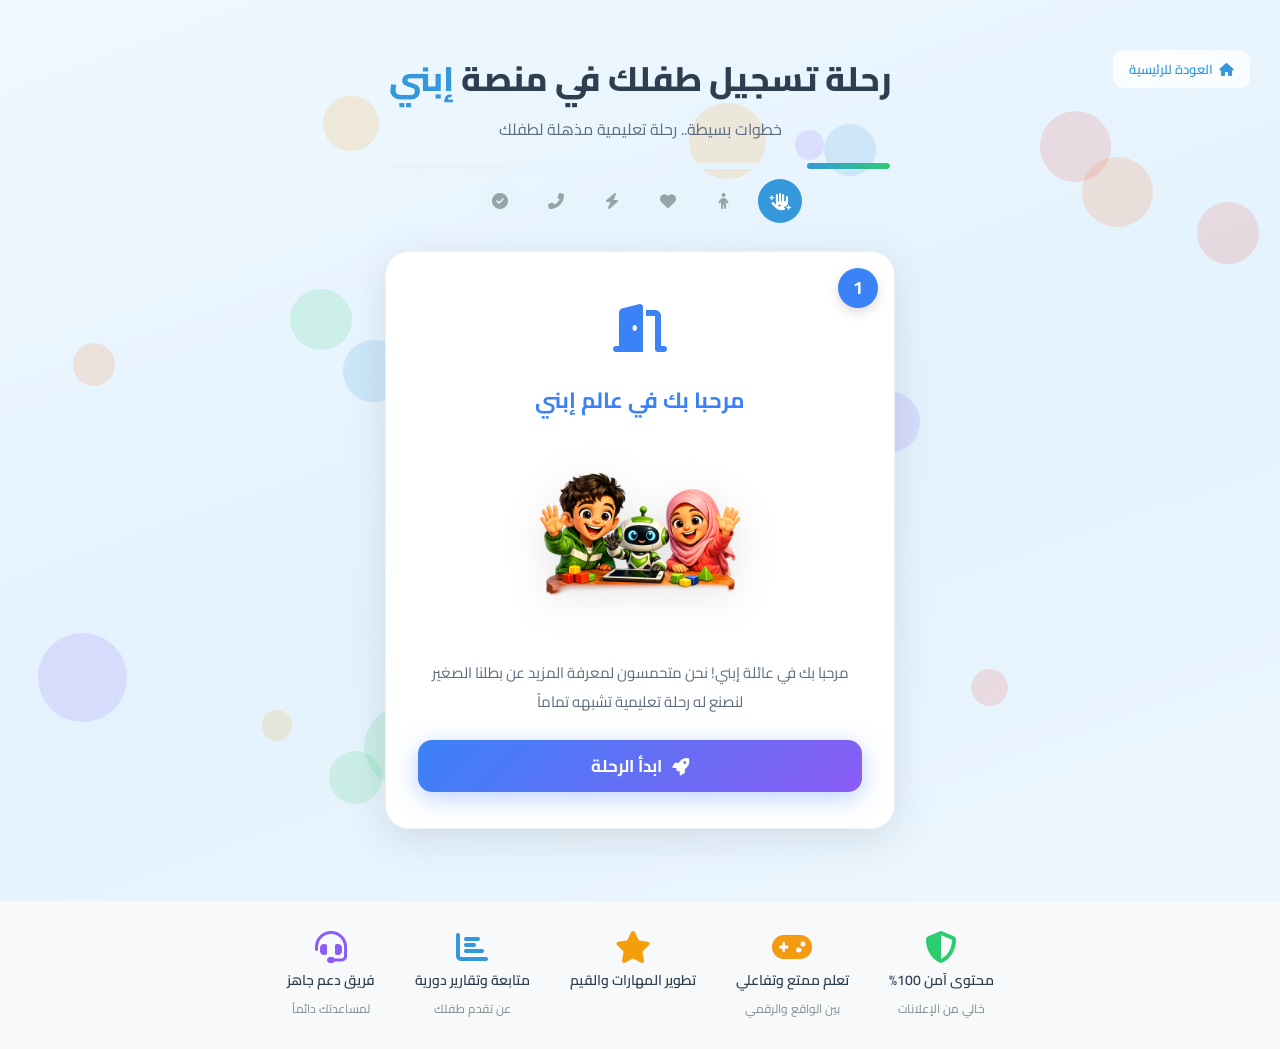
==== commit 37e54e55: "Major rewrite: FA icons, step wizard, colored cards, particles - index.html: replaced broken SVGs wi" ====
--- a/register.html
+++ b/register.html
@@ -12,51 +12,61 @@
 </head>
 <body class="register-page">
 
-<!-- ═══════════════ REGISTRATION SECTION ═══════════════ -->
+<!-- Animated background -->
+<div class="bg-particles" id="bgParticles"></div>
+
+<!-- ═══════════════ REGISTRATION WIZARD ═══════════════ -->
 <section class="reg-section">
-  <!-- Header decorations -->
   <div class="reg-header-area">
-    <img src="img/anas.png" alt="أنس" class="reg-char reg-char-right float-animation" loading="lazy">
-    <img src="img/jouri.png" alt="جوري" class="reg-char reg-char-left float-animation" loading="lazy">
-    <span class="reg-star float-animation">
-      <svg width="40" height="40" viewBox="0 0 24 24" fill="#F39C12"><polygon points="12,2 15.09,8.26 22,9.27 17,14.14 18.18,21.02 12,17.77 5.82,21.02 7,14.14 2,9.27 8.91,8.26"/></svg>
-    </span>
+    <a href="index.html" class="reg-back-link"><i class="fas fa-home"></i> العودة للرئيسية</a>
     <h1 class="reg-main-title">رحلة تسجيل طفلك في منصة <span class="text-blue">إبني</span></h1>
     <p class="reg-main-subtitle">خطوات بسيطة.. رحلة تعليمية مذهلة لطفلك</p>
+    <!-- Progress bar -->
+    <div class="reg-progress">
+      <div class="reg-progress-bar" id="progressBar" style="width:16.6%"></div>
+    </div>
+    <div class="reg-step-indicators">
+      <span class="step-ind active" data-s="1"><i class="fas fa-hand-sparkles"></i></span>
+      <span class="step-ind" data-s="2"><i class="fas fa-child"></i></span>
+      <span class="step-ind" data-s="3"><i class="fas fa-heart"></i></span>
+      <span class="step-ind" data-s="4"><i class="fas fa-bolt"></i></span>
+      <span class="step-ind" data-s="5"><i class="fas fa-phone-alt"></i></span>
+      <span class="step-ind" data-s="6"><i class="fas fa-check-circle"></i></span>
+    </div>
   </div>
 
-  <!-- 6-Card Grid -->
-  <div class="reg-grid container">
-
-    <!-- ═══ CARD 1 — مرحباً بك ═══ -->
-    <div class="reg-card" data-step="1">
-      <span class="reg-badge" style="background:#3B82F6">1</span>
-      <h3 class="reg-card-title" style="color:#3B82F6">مرحبا بك في عالم إبني</h3>
-      <div class="reg-card-illust">
-        <img src="img/hero-characters.png" alt="أبطال إبني" loading="lazy" class="float-animation">
-      </div>
-      <p class="reg-card-text">مرحبا بك في عائلة إبني! نحن متحمسون لمعرفة المزيد عن بطلنا الصغير لنصنع له رحلة تعليمية تشبهه تماماً</p>
-      <button class="reg-btn-start" data-next="2">
-        <svg width="18" height="18" viewBox="0 0 24 24" fill="none" stroke="currentColor" stroke-width="2"><path d="M4.5 16.5c-1.5 1.38-2 2.5-2 3.5 0 2 2.5 2 4 0"/><circle cx="12" cy="8" r="5" fill="none"/></svg>
-        ابدأ الرحلة
+  <div class="reg-wizard-wrap container" id="regWizard">
+
+    <!-- ═══ STEP 1 — مرحباً بك ═══ -->
+    <div class="step-card active-step" data-step="1">
+      <div class="step-badge" style="background:#3B82F6">1</div>
+      <div class="step-icon-large" style="color:#3B82F6"><i class="fas fa-door-open"></i></div>
+      <h3 class="step-title" style="color:#3B82F6">مرحبا بك في عالم إبني</h3>
+      <div class="step-illust">
+        <img src="img/hero-characters.png" alt="أبطال إبني" loading="lazy">
+      </div>
+      <p class="step-text">مرحبا بك في عائلة إبني! نحن متحمسون لمعرفة المزيد عن بطلنا الصغير لنصنع له رحلة تعليمية تشبهه تماماً</p>
+      <button class="step-btn-start" data-next="2">
+        <i class="fas fa-rocket"></i> ابدأ الرحلة
       </button>
     </div>
 
-    <!-- ═══ CARD 2 — تعرف على بطلنا ═══ -->
-    <div class="reg-card" data-step="2">
-      <span class="reg-badge" style="background:#22C55E">2</span>
-      <h3 class="reg-card-title" style="color:#22C55E">تعرف على بطلنا</h3>
-      <div class="reg-form-group">
-        <label>ما اسم بطلنا/بطلتنا الصغير؟</label>
-        <div class="input-wrap">
-          <svg class="input-icon" width="18" height="18" viewBox="0 0 24 24" fill="none" stroke="#95A5A6" stroke-width="2"><path d="M20 21v-2a4 4 0 0 0-4-4H8a4 4 0 0 0-4 4v2"/><circle cx="12" cy="7" r="4"/></svg>
+    <!-- ═══ STEP 2 — تعرف على بطلنا ═══ -->
+    <div class="step-card" data-step="2">
+      <div class="step-badge" style="background:#22C55E">2</div>
+      <div class="step-icon-large" style="color:#22C55E"><i class="fas fa-child"></i></div>
+      <h3 class="step-title" style="color:#22C55E">تعرف على بطلنا</h3>
+      <div class="step-form-group">
+        <label><i class="fas fa-pen"></i> ما اسم بطلنا/بطلتنا الصغير؟</label>
+        <div class="input-wrap">
+          <i class="fas fa-user input-icon"></i>
           <input type="text" id="childName" placeholder="اكتب اسم الطفل" required>
         </div>
       </div>
-      <div class="reg-form-group">
-        <label>كم شمعة أطفأ في كعكة ميلاده الأخيرة؟</label>
-        <span class="reg-sub-label">(اختر عمر الطفل)</span>
-        <div class="reg-age-picker" id="agePicker">
+      <div class="step-form-group">
+        <label><i class="fas fa-birthday-cake"></i> كم شمعة أطفأ في كعكة ميلاده الأخيرة؟</label>
+        <span class="step-sub-label">(اختر عمر الطفل)</span>
+        <div class="age-picker" id="agePicker">
           <button type="button" class="age-btn" data-age="5">5</button>
           <button type="button" class="age-btn" data-age="6">6</button>
           <button type="button" class="age-btn" data-age="7">7</button>
@@ -65,186 +75,173 @@
           <button type="button" class="age-btn" data-age="10">10</button>
         </div>
       </div>
-      <div class="reg-card-bottom-chars">
-        <img src="img/anas.png" alt="أنس" loading="lazy" class="float-animation">
-        <img src="img/jouri.png" alt="جوري" loading="lazy" class="float-animation" style="animation-delay:1s">
-      </div>
-      <div class="reg-progress-dots">
-        <span class="rdot rdot-active" style="background:#22C55E"></span>
-        <span class="rdot"></span><span class="rdot"></span><span class="rdot"></span><span class="rdot"></span>
-      </div>
-      <div class="reg-card-nav">
-        <button class="reg-btn-prev" data-prev="1">السابق</button>
-        <button class="reg-btn-next" style="background:#22C55E" data-next="3">التالي</button>
-      </div>
-    </div>
-
-    <!-- ═══ CARD 3 — اهتمامات بطلنا ═══ -->
-    <div class="reg-card" data-step="3">
-      <span class="reg-badge" style="background:#F97316">3</span>
-      <h3 class="reg-card-title" style="color:#F97316">اهتمامات بطلنا</h3>
-      <p class="reg-card-question">إذا تركت الخيارات لبطلنا كيف يفضل قضاء وقته؟</p>
-      <span class="reg-sub-label">(اختر إجابة أو أكثر)</span>
-      <div class="reg-select-grid" id="interestsGrid">
-        <div class="reg-select-card" data-value="blocks">
-          <svg width="32" height="32" viewBox="0 0 24 24" fill="none" stroke="#F97316" stroke-width="1.5"><rect x="3" y="11" width="8" height="8" rx="1"/><rect x="13" y="7" width="8" height="12" rx="1"/><rect x="7" y="3" width="10" height="8" rx="1"/></svg>
+      <div class="step-nav">
+        <button class="btn-prev" data-prev="1"><i class="fas fa-arrow-right"></i> السابق</button>
+        <button class="btn-next" style="background:#22C55E" data-next="3">التالي <i class="fas fa-arrow-left"></i></button>
+      </div>
+    </div>
+
+    <!-- ═══ STEP 3 — اهتمامات بطلنا ═══ -->
+    <div class="step-card" data-step="3">
+      <div class="step-badge" style="background:#F97316">3</div>
+      <div class="step-icon-large" style="color:#F97316"><i class="fas fa-heart"></i></div>
+      <h3 class="step-title" style="color:#F97316">اهتمامات بطلنا</h3>
+      <p class="step-question">إذا تركت الخيارات لبطلنا كيف يفضل قضاء وقته؟</p>
+      <span class="step-sub-label">(اختر إجابة أو أكثر)</span>
+      <div class="selection-grid" id="interestsGrid">
+        <div class="selection-card" data-value="blocks">
+          <i class="fas fa-cubes fa-2x" style="color:#F97316"></i>
           <span>تركيب المكعبات وبناء الأبراج</span>
-          <span class="reg-check"><svg width="12" height="12" viewBox="0 0 24 24" fill="none" stroke="white" stroke-width="3"><polyline points="20,6 9,17 4,12"/></svg></span>
-        </div>
-        <div class="reg-select-card" data-value="drawing">
-          <svg width="32" height="32" viewBox="0 0 24 24" fill="none" stroke="#F97316" stroke-width="1.5"><path d="M12 19l7-7 3 3-7 7-3-3z"/><path d="M18 13l-1.5-7.5L2 2l3.5 14.5L13 18"/><circle cx="11" cy="11" r="2"/></svg>
+          <span class="check-badge"><i class="fas fa-check"></i></span>
+        </div>
+        <div class="selection-card" data-value="drawing">
+          <i class="fas fa-palette fa-2x" style="color:#E91E63"></i>
           <span>الرسم والتلوين واكتشاف الألوان</span>
-          <span class="reg-check"><svg width="12" height="12" viewBox="0 0 24 24" fill="none" stroke="white" stroke-width="3"><polyline points="20,6 9,17 4,12"/></svg></span>
-        </div>
-        <div class="reg-select-card" data-value="games">
-          <svg width="32" height="32" viewBox="0 0 24 24" fill="none" stroke="#F97316" stroke-width="1.5"><rect x="2" y="6" width="20" height="12" rx="2"/><line x1="6" y1="12" x2="10" y2="12"/><line x1="8" y1="10" x2="8" y2="14"/><circle cx="15" cy="10" r="1" fill="#F97316"/><circle cx="18" cy="13" r="1" fill="#F97316"/></svg>
+          <span class="check-badge"><i class="fas fa-check"></i></span>
+        </div>
+        <div class="selection-card" data-value="games">
+          <i class="fas fa-gamepad fa-2x" style="color:#3498DB"></i>
           <span>اللعب بالألعاب الرقمية</span>
-          <span class="reg-check"><svg width="12" height="12" viewBox="0 0 24 24" fill="none" stroke="white" stroke-width="3"><polyline points="20,6 9,17 4,12"/></svg></span>
-        </div>
-        <div class="reg-select-card" data-value="sports">
-          <svg width="32" height="32" viewBox="0 0 24 24" fill="none" stroke="#F97316" stroke-width="1.5"><circle cx="12" cy="5" r="2"/><path d="M4 17l4-5 3 3 5-7 4 4"/></svg>
+          <span class="check-badge"><i class="fas fa-check"></i></span>
+        </div>
+        <div class="selection-card" data-value="sports">
+          <i class="fas fa-futbol fa-2x" style="color:#2ECC71"></i>
           <span>الحركة، الجري، الرياضة الحركية</span>
-          <span class="reg-check"><svg width="12" height="12" viewBox="0 0 24 24" fill="none" stroke="white" stroke-width="3"><polyline points="20,6 9,17 4,12"/></svg></span>
-        </div>
-      </div>
-      <div class="reg-card-nav">
-        <button class="reg-btn-prev" data-prev="2">السابق</button>
-        <button class="reg-btn-next" style="background:#F97316" data-next="4">التالي</button>
-      </div>
-    </div>
-
-    <!-- ═══ CARD 4 — القوة الخارقة ═══ -->
-    <div class="reg-card" data-step="4">
-      <span class="reg-badge" style="background:#8B5CF6">4</span>
-      <h3 class="reg-card-title" style="color:#8B5CF6">القوة الخارقة التي نطمح لها</h3>
-      <p class="reg-card-question">ولي أمر حريص، ما هي القوة الخارقة التي تطمع أن يطورها طفلك معنا في إبني؟</p>
-      <div class="reg-select-grid" id="superpowersGrid">
-        <div class="reg-select-card reg-purple-card" data-value="focus">
-          <svg width="32" height="32" viewBox="0 0 24 24" fill="none" stroke="#8B5CF6" stroke-width="1.5"><path d="M12 2a8 8 0 0 0-8 8c0 3.4 2 6.1 5 7.4V20h6v-2.6c3-1.3 5-4 5-7.4a8 8 0 0 0-8-8z"/><line x1="12" y1="20" x2="12" y2="22"/><line x1="9" y1="22" x2="15" y2="22"/></svg>
+          <span class="check-badge"><i class="fas fa-check"></i></span>
+        </div>
+      </div>
+      <div class="step-nav">
+        <button class="btn-prev" data-prev="2"><i class="fas fa-arrow-right"></i> السابق</button>
+        <button class="btn-next" style="background:#F97316" data-next="4">التالي <i class="fas fa-arrow-left"></i></button>
+      </div>
+    </div>
+
+    <!-- ═══ STEP 4 — القوة الخارقة ═══ -->
+    <div class="step-card" data-step="4">
+      <div class="step-badge" style="background:#8B5CF6">4</div>
+      <div class="step-icon-large" style="color:#8B5CF6"><i class="fas fa-bolt"></i></div>
+      <h3 class="step-title" style="color:#8B5CF6">القوة الخارقة التي نطمح لها</h3>
+      <p class="step-question">ولي أمر حريص، ما هي القوة الخارقة التي تطمع أن يطورها طفلك معنا في إبني؟</p>
+      <div class="selection-grid" id="superpowersGrid">
+        <div class="selection-card superpower-card" data-value="focus">
+          <i class="fas fa-brain fa-2x" style="color:#8B5CF6"></i>
           <span>التركيز القوي والذكاء المنطقي</span>
-          <span class="reg-check purple"><svg width="12" height="12" viewBox="0 0 24 24" fill="none" stroke="white" stroke-width="3"><polyline points="20,6 9,17 4,12"/></svg></span>
-        </div>
-        <div class="reg-select-card reg-purple-card" data-value="social">
-          <svg width="32" height="32" viewBox="0 0 24 24" fill="none" stroke="#8B5CF6" stroke-width="1.5"><path d="M17 21v-2a4 4 0 0 0-4-4H5a4 4 0 0 0-4 4v2"/><circle cx="9" cy="7" r="4"/><path d="M23 21v-2a4 4 0 0 0-3-3.87"/><path d="M16 3.13a4 4 0 0 1 0 7.75"/></svg>
+          <span class="check-badge purple"><i class="fas fa-check"></i></span>
+        </div>
+        <div class="selection-card superpower-card" data-value="social">
+          <i class="fas fa-users fa-2x" style="color:#3B82F6"></i>
           <span>المهارات الاجتماعية والعمل الجماعي</span>
-          <span class="reg-check purple"><svg width="12" height="12" viewBox="0 0 24 24" fill="none" stroke="white" stroke-width="3"><polyline points="20,6 9,17 4,12"/></svg></span>
-        </div>
-        <div class="reg-select-card reg-purple-card" data-value="tech">
-          <svg width="32" height="32" viewBox="0 0 24 24" fill="none" stroke="#8B5CF6" stroke-width="1.5"><rect x="4" y="4" width="16" height="16" rx="2"/><rect x="9" y="9" width="6" height="6"/><line x1="9" y1="1" x2="9" y2="4"/><line x1="15" y1="1" x2="15" y2="4"/><line x1="9" y1="20" x2="9" y2="23"/><line x1="15" y1="20" x2="15" y2="23"/></svg>
+          <span class="check-badge purple"><i class="fas fa-check"></i></span>
+        </div>
+        <div class="selection-card superpower-card" data-value="tech">
+          <i class="fas fa-lightbulb fa-2x" style="color:#F59E0B"></i>
           <span>دمج التكنولوجيا بالتعلم الذكي</span>
-          <span class="reg-check purple"><svg width="12" height="12" viewBox="0 0 24 24" fill="none" stroke="white" stroke-width="3"><polyline points="20,6 9,17 4,12"/></svg></span>
-        </div>
-        <div class="reg-select-card reg-purple-card" data-value="creativity">
-          <svg width="32" height="32" viewBox="0 0 24 24" fill="none" stroke="#8B5CF6" stroke-width="1.5"><path d="M4.5 16.5c-1.5 1.38-2 2.5-2 3.5 0 2 2.5 2 4 0 1.5-2 .5-3.5 0-4.5"/><path d="M12 2C6.5 2 2 6 2 10c0 1.5.5 2.8 1 4l9 8 9-8c.5-1.2 1-2.5 1-4 0-4-4.5-8-10-8z" fill="none"/></svg>
+          <span class="check-badge purple"><i class="fas fa-check"></i></span>
+        </div>
+        <div class="selection-card superpower-card" data-value="creativity">
+          <i class="fas fa-rocket fa-2x" style="color:#EF4444"></i>
           <span>الإبداع والإبتكار والخيال</span>
-          <span class="reg-check purple"><svg width="12" height="12" viewBox="0 0 24 24" fill="none" stroke="white" stroke-width="3"><polyline points="20,6 9,17 4,12"/></svg></span>
-        </div>
-      </div>
-      <div class="reg-card-nav">
-        <button class="reg-btn-prev" data-prev="3">السابق</button>
-        <button class="reg-btn-next" style="background:#8B5CF6" data-next="5">التالي</button>
-      </div>
-    </div>
-
-    <!-- ═══ CARD 5 — وسيلة التواصل ═══ -->
-    <div class="reg-card" data-step="5">
-      <span class="reg-badge" style="background:#3B82F6">5</span>
-      <h3 class="reg-card-title" style="color:#3B82F6">وسيلة التواصل</h3>
-      <p class="reg-card-subtitle">لنرسل لك كل جديد ومحتوى مميز لطفلك</p>
-      <div class="reg-form-group">
+          <span class="check-badge purple"><i class="fas fa-check"></i></span>
+        </div>
+      </div>
+      <div class="step-nav">
+        <button class="btn-prev" data-prev="3"><i class="fas fa-arrow-right"></i> السابق</button>
+        <button class="btn-next" style="background:#8B5CF6" data-next="5">التالي <i class="fas fa-arrow-left"></i></button>
+      </div>
+    </div>
+
+    <!-- ═══ STEP 5 — وسيلة التواصل ═══ -->
+    <div class="step-card" data-step="5">
+      <div class="step-badge" style="background:#3B82F6">5</div>
+      <div class="step-icon-large" style="color:#3B82F6"><i class="fas fa-phone-alt"></i></div>
+      <h3 class="step-title" style="color:#3B82F6">وسيلة التواصل</h3>
+      <p class="step-subtitle-text">لنرسل لك كل جديد ومحتوى مميز لطفلك</p>
+      <div class="step-form-group">
         <label>اسم ولي الأمر</label>
         <div class="input-wrap">
-          <svg class="input-icon" width="18" height="18" viewBox="0 0 24 24" fill="none" stroke="#95A5A6" stroke-width="2"><path d="M20 21v-2a4 4 0 0 0-4-4H8a4 4 0 0 0-4 4v2"/><circle cx="12" cy="7" r="4"/></svg>
+          <i class="fas fa-user input-icon"></i>
           <input type="text" id="regParentName" placeholder="اكتب اسمك الكامل" required>
         </div>
       </div>
-      <div class="reg-form-group">
+      <div class="step-form-group">
         <label>رقم الهاتف</label>
         <div class="input-wrap">
-          <svg class="input-icon" width="18" height="18" viewBox="0 0 24 24" fill="none" stroke="#95A5A6" stroke-width="2"><path d="M22 16.92v3a2 2 0 0 1-2.18 2 19.79 19.79 0 0 1-8.63-3.07 19.5 19.5 0 0 1-6-6 19.79 19.79 0 0 1-3.07-8.67A2 2 0 0 1 4.11 2h3a2 2 0 0 1 2 1.72c.13.81.32 1.6.57 2.37a2 2 0 0 1-.45 2.11L8.09 9.91a16 16 0 0 0 6 6l1.27-1.27a2 2 0 0 1 2.11-.45c.77.25 1.56.44 2.37.57A2 2 0 0 1 22 16.92z"/></svg>
+          <i class="fas fa-phone input-icon"></i>
           <input type="tel" id="regPhone" placeholder="07 XX XX XX XX" pattern="0[5-7][0-9]{8}" required>
         </div>
       </div>
-      <div class="reg-form-group">
+      <div class="step-form-group">
         <label>الولاية</label>
         <div class="input-wrap">
-          <svg class="input-icon" width="18" height="18" viewBox="0 0 24 24" fill="none" stroke="#95A5A6" stroke-width="2"><path d="M21 10c0 7-9 13-9 13s-9-6-9-13a9 9 0 0 1 18 0z"/><circle cx="12" cy="10" r="3"/></svg>
+          <i class="fas fa-map-marker-alt input-icon"></i>
           <select id="regWilaya" required>
             <option value="">اختر الولاية</option>
             <option value="01">01 - Adrar</option><option value="02">02 - Chlef</option><option value="03">03 - Laghouat</option><option value="04">04 - Oum El Bouaghi</option><option value="05">05 - Batna</option><option value="06">06 - Béjaïa</option><option value="07">07 - Biskra</option><option value="08">08 - Béchar</option><option value="09">09 - Blida</option><option value="10">10 - Bouira</option><option value="11">11 - Tamanrasset</option><option value="12">12 - Tébessa</option><option value="13">13 - Tlemcen</option><option value="14">14 - Tiaret</option><option value="15">15 - Tizi Ouzou</option><option value="16">16 - Algiers</option><option value="17">17 - Djelfa</option><option value="18">18 - Jijel</option><option value="19">19 - Sétif</option><option value="20">20 - Saïda</option><option value="21">21 - Skikda</option><option value="22">22 - Sidi Bel Abbès</option><option value="23">23 - Annaba</option><option value="24">24 - Guelma</option><option value="25">25 - Constantine</option><option value="26">26 - Médéa</option><option value="27">27 - Mostaganem</option><option value="28">28 - M'Sila</option><option value="29">29 - Mascara</option><option value="30">30 - Ouargla</option><option value="31">31 - Oran</option><option value="32">32 - El Bayadh</option><option value="33">33 - Illizi</option><option value="34">34 - Bordj Bou Arréridj</option><option value="35">35 - Boumerdès</option><option value="36">36 - El Tarf</option><option value="37">37 - Tindouf</option><option value="38">38 - Tissemsilt</option><option value="39">39 - El Oued</option><option value="40">40 - Khenchela</option><option value="41">41 - Souk Ahras</option><option value="42">42 - Tipaza</option><option value="43">43 - Mila</option><option value="44">44 - Aïn Defla</option><option value="45">45 - Naâma</option><option value="46">46 - Aïn Témouchent</option><option value="47">47 - Ghardaïa</option><option value="48">48 - Relizane</option><option value="49">49 - Timimoun</option><option value="50">50 - Bordj Badji Mokhtar</option><option value="51">51 - Ouled Djellal</option><option value="52">52 - Béni Abbès</option><option value="53">53 - In Salah</option><option value="54">54 - In Guezzam</option><option value="55">55 - Touggourt</option><option value="56">56 - Djanet</option><option value="57">57 - El M'Ghair</option><option value="58">58 - El Meniaa</option>
           </select>
         </div>
       </div>
-      <div class="reg-trust-note">
-        <svg width="16" height="16" viewBox="0 0 24 24" fill="none" stroke="#22C55E" stroke-width="2"><path d="M12 22s8-4 8-10V5l-8-3-8 3v7c0 6 8 10 8 10z"/><polyline points="9,12 11,14 15,10"/></svg>
+      <div class="trust-note">
+        <i class="fas fa-shield-alt" style="color:#22C55E"></i>
         <span>معلوماتك آمنة 100% ولا نشاركها مع أي جهة</span>
       </div>
-      <div class="reg-card-nav">
-        <button class="reg-btn-prev" data-prev="4">السابق</button>
-        <button class="reg-btn-next" style="background:#3B82F6" data-next="6">التالي</button>
-      </div>
-    </div>
-
-    <!-- ═══ CARD 6 — تم بنجاح ═══ -->
-    <div class="reg-card reg-card-success" data-step="6">
-      <span class="reg-badge reg-badge-party" style="background:#22C55E">
-        <svg width="20" height="20" viewBox="0 0 24 24" fill="white"><polygon points="12,2 15.09,8.26 22,9.27 17,14.14 18.18,21.02 12,17.77 5.82,21.02 7,14.14 2,9.27 8.91,8.26"/></svg>
-      </span>
-      <div class="reg-confetti" id="confettiContainer"></div>
-      <div class="reg-celebration-img">
-        <img src="img/celebration.png" alt="أبطال إبني يحتفلون" loading="lazy">
-      </div>
-      <div class="reg-success-check">
-        <svg width="50" height="50" viewBox="0 0 24 24" fill="none" stroke="#2ECC71" stroke-width="2"><circle cx="12" cy="12" r="10"/><polyline points="9,12 11,14 15,10"/></svg>
-      </div>
-      <h3 class="reg-card-title reg-success-title">تم بنجاح!</h3>
-      <div class="reg-success-box">
-        <p class="reg-success-line1">
-          <svg width="16" height="16" viewBox="0 0 24 24" fill="none" stroke="#22C55E" stroke-width="2"><path d="M4.5 16.5c-1.5 1.38-2 2.5-2 3.5 0 2 2.5 2 4 0"/><circle cx="12" cy="8" r="5" fill="none"/></svg>
-          تم تجهيز ملف البطل بنجاح
-        </p>
-        <p class="reg-success-line2">أرسلنا لك هدية ترحيبية عبر الواتساب تحتوي على نصائح وألعاب تعليمية مجانية!</p>
-      </div>
-      <a href="index.html" class="reg-btn-home">
-        <svg width="18" height="18" viewBox="0 0 24 24" fill="none" stroke="currentColor" stroke-width="2"><path d="M3 9l9-7 9 7v11a2 2 0 0 1-2 2H5a2 2 0 0 1-2-2z"/><polyline points="9,22 9,12 15,12 15,22"/></svg>
-        الذهاب للصفحة الرئيسية
+      <div class="step-nav">
+        <button class="btn-prev" data-prev="4"><i class="fas fa-arrow-right"></i> السابق</button>
+        <button class="btn-next" style="background:#3B82F6" data-next="6">التالي <i class="fas fa-arrow-left"></i></button>
+      </div>
+    </div>
+
+    <!-- ═══ STEP 6 — تم بنجاح ═══ -->
+    <div class="step-card step-success-card" data-step="6">
+      <div class="step-badge step-badge-party" style="background:#22C55E">
+        <i class="fas fa-trophy"></i>
+      </div>
+      <div class="confetti-container" id="confettiContainer"></div>
+      <div class="success-icon-wrap">
+        <i class="fas fa-check-circle fa-4x" style="color:#22C55E"></i>
+      </div>
+      <h3 class="step-title success-title">تم بنجاح!</h3>
+      <div class="success-box">
+        <p class="success-line1"><i class="fas fa-rocket" style="color:#22C55E"></i> تم تجهيز ملف البطل بنجاح</p>
+        <p class="success-line2">أرسلنا لك هدية ترحيبية عبر الواتساب تحتوي على نصائح وألعاب تعليمية مجانية!</p>
+      </div>
+      <a href="index.html" class="btn-home">
+        <i class="fas fa-home"></i> الذهاب للصفحة الرئيسية
       </a>
     </div>
 
-  </div><!-- /reg-grid -->
-
-  <!-- ═══════════════ TRUST BAR ═══════════════ -->
-  <div class="reg-trust-bar">
-    <div class="container">
-      <div class="trust-bar-grid">
-        <div class="trust-bar-item">
-          <svg width="32" height="32" viewBox="0 0 24 24" fill="none" stroke="#2ECC71" stroke-width="2"><path d="M12 22s8-4 8-10V5l-8-3-8 3v7c0 6 8 10 8 10z"/></svg>
-          <span class="trust-bar-text">محتوى آمن 100%</span>
-          <span class="trust-bar-sub">خالي من الإعلانات</span>
-        </div>
-        <div class="trust-bar-item">
-          <svg width="32" height="32" viewBox="0 0 24 24" fill="none" stroke="#F39C12" stroke-width="2"><path d="M6 2L3 6v14a2 2 0 0 0 2 2h14a2 2 0 0 0 2-2V6l-3-4z"/><line x1="3" y1="6" x2="21" y2="6"/><path d="M16 10a4 4 0 0 1-8 0"/></svg>
-          <span class="trust-bar-text">تعلم ممتع وتفاعلي</span>
-          <span class="trust-bar-sub">بين الواقع والرقمي</span>
-        </div>
-        <div class="trust-bar-item">
-          <svg width="32" height="32" viewBox="0 0 24 24" fill="#F59E0B"><polygon points="12,2 15.09,8.26 22,9.27 17,14.14 18.18,21.02 12,17.77 5.82,21.02 7,14.14 2,9.27 8.91,8.26"/></svg>
-          <span class="trust-bar-text">تطوير المهارات والقيم</span>
-        </div>
-        <div class="trust-bar-item">
-          <svg width="32" height="32" viewBox="0 0 24 24" fill="none" stroke="#3498DB" stroke-width="2"><line x1="18" y1="20" x2="18" y2="10"/><line x1="12" y1="20" x2="12" y2="4"/><line x1="6" y1="20" x2="6" y2="14"/></svg>
-          <span class="trust-bar-text">متابعة وتقارير دورية</span>
-          <span class="trust-bar-sub">عن تقدم طفلك</span>
-        </div>
-        <div class="trust-bar-item">
-          <svg width="32" height="32" viewBox="0 0 24 24" fill="none" stroke="#8B5CF6" stroke-width="2"><path d="M3 18v-6a9 9 0 0 1 18 0v6"/><path d="M21 19a2 2 0 0 1-2 2h-1a2 2 0 0 1-2-2v-3a2 2 0 0 1 2-2h3zM3 19a2 2 0 0 0 2 2h1a2 2 0 0 0 2-2v-3a2 2 0 0 0-2-2H3z"/></svg>
-          <span class="trust-bar-text">فريق دعم جاهز</span>
-          <span class="trust-bar-sub">لمساعدتك دائماً</span>
-        </div>
-      </div>
-    </div>
   </div>
-
+</section>
+
+<!-- ═══════════════ TRUST BAR ═══════════════ -->
+<section class="trust-bar">
+  <div class="container">
+    <div class="trust-bar-grid">
+      <div class="trust-bar-item">
+        <i class="fas fa-shield-alt fa-2x" style="color:#2ECC71"></i>
+        <span class="trust-bar-text">محتوى آمن 100%</span>
+        <span class="trust-bar-sub">خالي من الإعلانات</span>
+      </div>
+      <div class="trust-bar-item">
+        <i class="fas fa-gamepad fa-2x" style="color:#F39C12"></i>
+        <span class="trust-bar-text">تعلم ممتع وتفاعلي</span>
+        <span class="trust-bar-sub">بين الواقع والرقمي</span>
+      </div>
+      <div class="trust-bar-item">
+        <i class="fas fa-star fa-2x" style="color:#F59E0B"></i>
+        <span class="trust-bar-text">تطوير المهارات والقيم</span>
+      </div>
+      <div class="trust-bar-item">
+        <i class="fas fa-chart-bar fa-2x" style="color:#3498DB"></i>
+        <span class="trust-bar-text">متابعة وتقارير دورية</span>
+        <span class="trust-bar-sub">عن تقدم طفلك</span>
+      </div>
+      <div class="trust-bar-item">
+        <i class="fas fa-headset fa-2x" style="color:#8B5CF6"></i>
+        <span class="trust-bar-text">فريق دعم جاهز</span>
+        <span class="trust-bar-sub">لمساعدتك دائماً</span>
+      </div>
+    </div>
+  </div>
 </section>
 
 <script src="script.js"></script>
--- a/styles.css
+++ b/styles.css
@@ -1,5 +1,5 @@
 /* ═══════════════════════════════════════
-   IBNI DESIGN SYSTEM — styles.css
+   IBNI — styles.css — Full Design System
    ═══════════════════════════════════════ */
 
 /* ── RESET & BASE ─────────────────────── */
@@ -7,250 +7,252 @@
 html { scroll-behavior: smooth; }
 body {
   font-family: 'Cairo', 'Tajawal', sans-serif;
-  background: #F0F8FF;
-  color: #2C3E50;
-  line-height: 1.9;
-  font-size: 16px;
-  overflow-x: hidden;
-}
-img { max-width: 100%; height: auto; display: block; }
+  background: #F0F8FF; color: #2C3E50;
+  line-height: 1.7; overflow-x: hidden;
+  position: relative;
+}
 a { text-decoration: none; color: inherit; }
-ul { list-style: none; }
-button { cursor: pointer; border: none; background: none; font-family: inherit; }
-input, select, textarea { font-family: inherit; }
+button { border: none; cursor: pointer; font-family: inherit; }
+img { max-width: 100%; height: auto; }
 .container { max-width: 1200px; margin: 0 auto; padding: 0 20px; }
 
-/* ── NAVBAR ───────────────────────────── */
+/* ── ANIMATED BACKGROUND PARTICLES ──── */
+.bg-particles {
+  position: fixed; top: 0; left: 0; width: 100%; height: 100%;
+  pointer-events: none; z-index: 0; overflow: hidden;
+}
+.bg-particle {
+  position: absolute; border-radius: 50%; opacity: 0.15;
+  animation: particleFloat 15s ease-in-out infinite;
+}
+@keyframes particleFloat {
+  0%, 100% { transform: translateY(0) translateX(0) scale(1); }
+  25% { transform: translateY(-30px) translateX(20px) scale(1.1); }
+  50% { transform: translateY(-15px) translateX(-15px) scale(0.95); }
+  75% { transform: translateY(-40px) translateX(10px) scale(1.05); }
+}
+
+/* ── NAVBAR ────────────────────────────── */
 .navbar {
-  position: fixed; top: 0; width: 100%; z-index: 1000;
-  background: #FFFFFF;
-  border-bottom: 1px solid #E8F4FD;
-  box-shadow: 0 2px 20px rgba(0,0,0,0.06);
-  height: 70px;
-  transition: all 0.3s ease;
+  position: fixed; top: 0; left: 0; right: 0; height: 70px;
+  background: rgba(255,255,255,0.95); backdrop-filter: blur(10px);
+  z-index: 1000; transition: all 0.3s ease;
+  border-bottom: 1px solid transparent;
 }
 .navbar.scrolled {
-  box-shadow: 0 4px 30px rgba(0,0,0,0.12);
-  height: 62px;
+  height: 60px; box-shadow: 0 4px 20px rgba(0,0,0,0.08);
+  border-bottom-color: #E8F4FD;
 }
 .nav-container {
-  max-width: 1200px; margin: 0 auto;
-  display: flex; align-items: center; justify-content: space-between;
-  height: 100%; padding: 0 40px;
-}
-.nav-logo { display: flex; align-items: center; gap: 10px; }
-.logo-icon { flex-shrink: 0; }
+  max-width: 1200px; margin: 0 auto; padding: 0 30px;
+  height: 100%; display: flex; align-items: center; justify-content: space-between;
+}
+.nav-logo {
+  display: flex; align-items: center; gap: 12px; z-index: 10;
+}
+.logo-icon {
+  width: 40px; height: 40px; background: linear-gradient(135deg, #3498DB, #2ECC71);
+  border-radius: 10px; display: flex; align-items: center; justify-content: center;
+  color: white; font-size: 18px;
+}
 .logo-text { display: flex; flex-direction: column; }
-.logo-name { font-size: 24px; font-weight: 800; color: #2C3E50; line-height: 1.2; }
-.logo-tagline { font-size: 11px; color: #95A5A6; line-height: 1.2; }
+.logo-name {
+  font-size: 22px; font-weight: 800; color: #2C3E50;
+  line-height: 1.2;
+}
+.logo-tagline {
+  font-size: 11px; color: #7F8C8D; font-weight: 400;
+  margin-top: 2px;
+}
 .nav-links {
-  display: flex; align-items: center; gap: 28px;
+  display: flex; align-items: center; gap: 24px;
+  list-style: none;
 }
 .nav-links a {
-  font-size: 15px; font-weight: 500; color: #2C3E50;
-  transition: all 0.3s ease;
-  padding-bottom: 4px;
-  border-bottom: 2px solid transparent;
-}
-.nav-links a:hover { color: #2ECC71; }
-.nav-links a.active {
-  color: #3498DB;
-  border-bottom: 2px solid #3498DB;
+  font-size: 14px; font-weight: 500; color: #5D6D7E;
+  transition: color 0.3s ease; position: relative;
+}
+.nav-links a:hover, .nav-links a.active { color: #3498DB; }
+.nav-links a.active::after {
+  content: ''; position: absolute; bottom: -4px; right: 0; left: 0;
+  height: 3px; background: #3498DB; border-radius: 2px;
 }
 .nav-cta {
   display: flex; align-items: center; gap: 8px;
-  background: #F39C12; color: #FFFFFF;
-  padding: 10px 22px; border-radius: 25px;
-  font-weight: 600; font-size: 14px;
-  transition: all 0.3s ease;
-  box-shadow: 0 4px 15px rgba(243,156,18,0.35);
-  white-space: nowrap;
-}
-.nav-cta:hover { background: #E67E22; transform: scale(1.03); }
-.hamburger { display: none; padding: 8px; }
-
-/* ── HERO ─────────────────────────────── */
+  padding: 10px 20px; background: linear-gradient(135deg, #2ECC71, #27AE60);
+  color: #FFFFFF; border-radius: 12px; font-size: 13px; font-weight: 600;
+  transition: all 0.3s ease; box-shadow: 0 4px 15px rgba(46,204,113,0.3);
+}
+.nav-cta:hover { transform: translateY(-2px); box-shadow: 0 6px 20px rgba(46,204,113,0.4); }
+.hamburger {
+  display: none; background: none; border: none;
+  font-size: 24px; color: #2C3E50;
+}
+
+/* ── HERO ──────────────────────────────── */
 .hero {
-  background: linear-gradient(135deg, #F0F8FF 0%, #FFFFFF 100%);
-  min-height: 100vh;
-  padding-top: 100px;
-  position: relative;
-  overflow: hidden;
-}
+  min-height: 100vh; padding: 120px 0 0;
+  background: linear-gradient(160deg, #F0F8FF 0%, #E3F2FD 50%, #F0F8FF 100%);
+  position: relative; overflow: hidden;
+}
+.hero-decorations { position: absolute; inset: 0; pointer-events: none; }
+.deco-circle {
+  position: absolute; border-radius: 50%; opacity: 0.08;
+}
+.deco-1 { width: 300px; height: 300px; background: #3498DB; top: -50px; right: -80px; animation: float 8s ease-in-out infinite; }
+.deco-2 { width: 200px; height: 200px; background: #2ECC71; bottom: 100px; left: -60px; animation: float 10s ease-in-out infinite 1s; }
+.deco-3 { width: 150px; height: 150px; background: #F39C12; top: 30%; right: 20%; animation: float 7s ease-in-out infinite 2s; }
+.deco-4 { width: 100px; height: 100px; background: #8B5CF6; top: 60%; left: 10%; animation: float 9s ease-in-out infinite 0.5s; }
+.deco-5 { width: 80px; height: 80px; background: #E74C3C; bottom: 20%; right: 30%; animation: float 6s ease-in-out infinite 3s; }
+.deco-6 { width: 120px; height: 120px; background: #3498DB; bottom: 5%; left: 25%; animation: float 11s ease-in-out infinite 1.5s; }
+
 .hero-grid {
   display: grid; grid-template-columns: 55% 45%;
-  align-items: center; gap: 40px;
-  min-height: calc(100vh - 100px);
-}
-.hero-text h1 {
-  margin-bottom: 20px;
-}
+  align-items: center; gap: 40px; position: relative; z-index: 1;
+}
+.hero-text h1 { margin-bottom: 20px; }
 .hero-line {
-  display: block;
-  font-size: 42px; font-weight: 800; color: #2C3E50;
-  line-height: 1.4;
-}
-.hero-highlight { color: #F39C12; }
+  display: block; font-size: 40px; font-weight: 800;
+  color: #2C3E50; line-height: 1.4;
+}
+.hero-highlight {
+  background: linear-gradient(135deg, #3498DB, #2ECC71);
+  -webkit-background-clip: text; -webkit-text-fill-color: transparent;
+  background-clip: text;
+}
 .hero-subtitle {
   font-size: 18px; color: #5D6D7E; line-height: 1.9;
-  margin-bottom: 35px;
-}
-.hero-buttons {
-  display: flex; gap: 16px; flex-wrap: wrap;
   margin-bottom: 30px;
 }
-.btn { display: inline-flex; align-items: center; gap: 10px; transition: all 0.3s ease; }
-.btn:active { transform: scale(0.97); }
+.hero-buttons { display: flex; gap: 16px; flex-wrap: wrap; margin-bottom: 30px; }
+.btn { display: inline-flex; align-items: center; gap: 10px; font-weight: 600; transition: all 0.3s ease; }
 .btn-primary-cta {
-  background: #F39C12; color: #FFFFFF;
-  padding: 16px 32px; border-radius: 14px;
-  font-size: 18px; font-weight: 700;
-  box-shadow: 0 6px 20px rgba(243,156,18,0.4);
-}
-.btn-primary-cta:hover { background: #E67E22; transform: translateY(-2px); }
-.btn-main-text { display: block; font-size: 18px; font-weight: 700; }
-.btn-sub-text { display: block; font-size: 12px; font-weight: 400; opacity: 0.9; }
+  background: linear-gradient(135deg, #2ECC71, #27AE60);
+  color: #FFFFFF; padding: 14px 28px; border-radius: 14px;
+  font-size: 15px; box-shadow: 0 6px 25px rgba(46,204,113,0.35);
+}
+.btn-primary-cta:hover { transform: translateY(-3px); box-shadow: 0 10px 35px rgba(46,204,113,0.45); }
+.btn-primary-cta i { font-size: 20px; }
+.btn-main-text { display: block; font-size: 16px; font-weight: 700; }
+.btn-sub-text { display: block; font-size: 11px; opacity: 0.85; font-weight: 400; }
 .btn-secondary-cta {
-  background: transparent; color: #3498DB;
-  padding: 14px 28px; border-radius: 14px;
-  border: 2px solid #3498DB;
-  font-size: 16px; font-weight: 600;
-}
-.btn-secondary-cta:hover { background: #3498DB; color: #FFFFFF; }
-.trust-badges {
-  display: flex; gap: 20px; flex-wrap: wrap;
-}
+  background: #FFFFFF; color: #3498DB; padding: 14px 24px;
+  border-radius: 14px; border: 2px solid #E8F4FD; font-size: 14px;
+}
+.btn-secondary-cta:hover { border-color: #3498DB; background: #F0F8FF; }
+.btn-secondary-cta i { font-size: 20px; }
+
+.trust-badges { display: flex; gap: 20px; flex-wrap: wrap; }
 .trust-badge {
-  display: flex; align-items: center; gap: 6px;
-  font-size: 14px; color: #5D6D7E;
-}
-.hero-image {
-  position: relative; display: flex; justify-content: center; align-items: center;
-}
-.hero-image img {
-  width: 100%; max-width: 560px;
-  filter: drop-shadow(0 20px 40px rgba(0,0,0,0.12));
-  animation: float 4s ease-in-out infinite;
-}
-
-/* Floating dots */
+  display: flex; align-items: center; gap: 8px;
+  font-size: 13px; color: #5D6D7E; font-weight: 500;
+}
+.trust-badge i { font-size: 16px; }
+
+.hero-image { position: relative; text-align: center; }
+.hero-image img { max-width: 500px; filter: drop-shadow(0 20px 40px rgba(0,0,0,0.1)); }
 .floating-dot {
-  position: absolute; border-radius: 50%; pointer-events: none;
-}
-.dot-1 { width: 14px; height: 14px; background: #F39C12; top: 10%; right: 10%; animation: float 3s ease-in-out infinite; }
-.dot-2 { width: 10px; height: 10px; background: #2ECC71; bottom: 20%; left: 5%; animation: float 5s ease-in-out infinite 1s; }
-.dot-3 { width: 12px; height: 12px; background: #3498DB; top: 30%; left: 15%; animation: float 6s ease-in-out infinite 2s; }
-
-/* Decorative circles */
-.hero-decorations { position: absolute; width: 100%; height: 100%; top: 0; left: 0; pointer-events: none; overflow: hidden; }
-.deco-circle {
-  position: absolute; border-radius: 50%; opacity: 0.15;
-}
-.deco-1 { width: 12px; height: 12px; background: #F39C12; top: 15%; left: 8%; animation: float 5s ease-in-out infinite; }
-.deco-2 { width: 10px; height: 10px; background: #2ECC71; top: 25%; right: 12%; animation: float 4s ease-in-out infinite 0.5s; }
-.deco-3 { width: 8px; height: 8px; background: #3498DB; top: 60%; left: 15%; animation: float 6s ease-in-out infinite 1s; }
-.deco-4 { width: 14px; height: 14px; background: #8B5CF6; top: 70%; right: 20%; animation: float 5s ease-in-out infinite 1.5s; }
-.deco-5 { width: 10px; height: 10px; background: #F39C12; bottom: 20%; left: 25%; animation: float 4s ease-in-out infinite 2s; }
-.deco-6 { width: 8px; height: 8px; background: #2ECC71; top: 40%; right: 35%; animation: float 3s ease-in-out infinite 0.8s; }
-.deco-7 { width: 12px; height: 12px; background: #3498DB; bottom: 30%; right: 8%; animation: float 5s ease-in-out infinite 1.2s; }
-.deco-8 { width: 10px; height: 10px; background: #E74C3C; top: 50%; left: 40%; animation: float 6s ease-in-out infinite 2.5s; }
-
-/* Wave dividers */
-.wave-divider { position: relative; width: 100%; line-height: 0; margin-top: -2px; }
-.wave-divider svg { width: 100%; height: 80px; }
-
-/* ── SECTION HEADERS ──────────────────── */
+  position: absolute; border-radius: 50%;
+  animation: float 3s ease-in-out infinite;
+}
+.dot-1 { width: 14px; height: 14px; background: #F39C12; top: 15%; right: 10%; }
+.dot-2 { width: 10px; height: 10px; background: #2ECC71; bottom: 25%; left: 5%; animation-delay: 1s; }
+.dot-3 { width: 12px; height: 12px; background: #3498DB; top: 60%; right: 5%; animation-delay: 2s; }
+
+.wave-divider { position: relative; z-index: 1; }
+.wave-divider svg { display: block; width: 100%; height: auto; }
+
+/* ── SECTION HEADER ───────────────────── */
 .section-header {
   text-align: center; margin-bottom: 50px;
   display: flex; align-items: center; justify-content: center;
   gap: 12px; flex-wrap: wrap;
 }
 .section-header h2 {
-  font-size: 32px; font-weight: 700; color: #2C3E50;
-}
-.section-icon { flex-shrink: 0; }
+  font-size: 32px; font-weight: 800; color: #2C3E50;
+  width: 100%;
+}
+.section-icon { font-size: 20px; }
 .section-underline {
-  width: 60px; height: 3px; background: #2ECC71;
-  margin: 10px auto 0; border-radius: 2px;
-  display: block; flex-basis: 100%;
+  width: 80px; height: 4px; border-radius: 2px;
+  background: linear-gradient(90deg, #3498DB, #2ECC71);
+  margin: 0 auto;
 }
 
 /* ── CHARACTERS SECTION ───────────────── */
-.characters-section {
-  background: #FFFFFF; padding: 80px 40px;
-}
+.characters-section { padding: 80px 0; background: #FFFFFF; position: relative; z-index: 1; }
 .characters-grid {
   display: flex; gap: 24px; justify-content: center; flex-wrap: wrap;
 }
 .character-card {
-  background: #FFFFFF; border-radius: 20px; padding: 28px;
-  box-shadow: 0 8px 30px rgba(0,0,0,0.08);
-  text-align: center; flex: 1; min-width: 260px; max-width: 340px;
+  flex: 1; max-width: 340px; min-width: 280px;
+  border-radius: 24px; padding: 32px 24px;
+  text-align: center; transition: all 0.4s ease;
+  position: relative; overflow: hidden;
+}
+.card-blue { background: linear-gradient(135deg, #E3F2FD, #BBDEFB); border: 2px solid #90CAF9; }
+.card-pink { background: linear-gradient(135deg, #FCE4EC, #F8BBD0); border: 2px solid #F48FB1; }
+.card-green { background: linear-gradient(135deg, #E8F5E9, #C8E6C9); border: 2px solid #81C784; }
+.character-card:hover {
+  transform: translateY(-8px) scale(1.02);
+  box-shadow: 0 20px 50px rgba(0,0,0,0.15);
+}
+.character-img-wrap { margin-bottom: 16px; }
+.character-img { width: 160px; margin: 0 auto; display: block; }
+.character-name { font-size: 22px; font-weight: 700; margin-bottom: 6px; }
+.character-desc { font-size: 14px; color: #5D6D7E; margin-bottom: 16px; }
+.character-actions { display: flex; align-items: center; justify-content: center; gap: 12px; }
+.btn-discover {
+  padding: 8px 20px; background: linear-gradient(135deg, #3498DB, #2980B9);
+  color: #FFFFFF; border-radius: 10px; font-size: 13px; font-weight: 600;
+  display: flex; align-items: center; gap: 6px;
   transition: all 0.3s ease;
-  border: 1px solid #E8F4FD;
-}
-.character-card:hover {
-  transform: translateY(-6px);
-  box-shadow: 0 16px 48px rgba(0,0,0,0.12);
-}
-.character-img-wrap { margin-bottom: 16px; }
-.character-img { width: 160px; margin: 0 auto; }
-.character-name { font-size: 22px; font-weight: 700; color: #2C3E50; margin-bottom: 4px; }
-.character-desc { font-size: 14px; color: #7F8C8D; margin-bottom: 16px; }
-.character-actions { display: flex; justify-content: space-between; align-items: center; }
-.btn-discover {
-  background: #2ECC71; color: #FFFFFF;
-  padding: 8px 18px; border-radius: 20px;
-  font-size: 13px; font-weight: 600;
-  transition: all 0.3s ease;
-}
-.btn-discover:hover { background: #27AE60; transform: scale(1.03); }
+}
+.btn-discover:hover { transform: scale(1.05); }
 .btn-audio {
-  background: #F0F8FF; padding: 8px; border-radius: 50%;
+  width: 38px; height: 38px; border-radius: 50%;
+  background: #FFFFFF; border: 2px solid #3498DB; color: #3498DB;
   display: flex; align-items: center; justify-content: center;
   transition: all 0.3s ease;
 }
-.btn-audio:hover { background: #E8F4FD; }
+.btn-audio:hover { background: #3498DB; color: #FFFFFF; }
 
 /* ── PILLARS SECTION ──────────────────── */
-.pillars-section {
-  background: #F8FBFF; padding: 80px 40px;
-}
+.pillars-section { padding: 80px 0; background: #F8FBFF; position: relative; z-index: 1; }
 .pillars-grid {
   display: grid; grid-template-columns: repeat(4, 1fr); gap: 20px;
 }
 .pillar-card {
-  background: #FFFFFF; border-radius: 20px; padding: 28px;
-  box-shadow: 0 8px 30px rgba(0,0,0,0.08);
-  display: flex; flex-direction: column;
-  transition: all 0.3s ease;
-  border: 1px solid #E8F4FD;
-}
+  border-radius: 20px; padding: 28px 20px;
+  text-align: center; transition: all 0.4s ease;
+  position: relative; overflow: hidden;
+}
+.pillar-orange { background: linear-gradient(135deg, #FFF3E0, #FFE0B2); border: 2px solid #FFB74D; }
+.pillar-green { background: linear-gradient(135deg, #E8F5E9, #C8E6C9); border: 2px solid #81C784; }
+.pillar-yellow { background: linear-gradient(135deg, #FFFDE7, #FFF9C4); border: 2px solid #FFF176; }
+.pillar-blue { background: linear-gradient(135deg, #E3F2FD, #BBDEFB); border: 2px solid #90CAF9; }
 .pillar-card:hover {
   transform: translateY(-6px);
-  box-shadow: 0 16px 48px rgba(0,0,0,0.14);
+  box-shadow: 0 16px 40px rgba(0,0,0,0.12);
 }
 .pillar-icon-wrap {
-  width: 50px; height: 50px; border-radius: 50%;
-  display: flex; align-items: center; justify-content: center;
-  margin-bottom: 16px;
-}
-.pillar-image-wrap {
-  border-radius: 12px; overflow: hidden; margin-bottom: 16px;
-  height: 140px;
-}
-.pillar-image-wrap img { width: 100%; height: 100%; object-fit: cover; }
-.pillar-title { font-size: 20px; font-weight: 700; margin-bottom: 10px; }
-.pillar-body { font-size: 15px; color: #5D6D7E; line-height: 1.8; margin-bottom: 16px; flex: 1; }
+  width: 64px; height: 64px; margin: 0 auto 16px;
+  border-radius: 16px; display: flex; align-items: center; justify-content: center;
+  background: rgba(255,255,255,0.7); color: #F39C12;
+}
+.pillar-image-wrap { margin-bottom: 16px; border-radius: 12px; overflow: hidden; }
+.pillar-image-wrap img { width: 100%; height: 140px; object-fit: cover; }
+.pillar-title { font-size: 16px; font-weight: 700; color: #2C3E50; margin-bottom: 10px; }
+.pillar-body { font-size: 13px; color: #5D6D7E; line-height: 1.8; margin-bottom: 14px; }
 .pillar-link {
   display: inline-flex; align-items: center; gap: 6px;
-  color: #3498DB; font-weight: 600; font-size: 14px;
-  transition: all 0.3s ease; margin-top: auto;
-}
-.pillar-link:hover { color: #2ECC71; }
+  font-size: 13px; font-weight: 600; color: #3498DB;
+  transition: gap 0.3s ease;
+}
+.pillar-link:hover { gap: 10px; }
 
 /* ── COMPARISON SECTION ───────────────── */
-.comparison-section { background: #FFFFFF; padding: 80px 40px; }
+.comparison-section { padding: 80px 0; position: relative; z-index: 1; }
 .comparison-grid {
   display: grid; grid-template-columns: 1fr auto 1fr;
   gap: 30px; align-items: start;
@@ -258,113 +260,105 @@
 .comparison-col {
   background: #FFFFFF; border-radius: 20px; padding: 28px;
   box-shadow: 0 8px 30px rgba(0,0,0,0.08);
-  border: 1px solid #E8F4FD;
-}
+  transition: all 0.3s ease;
+}
+.comparison-col:hover { transform: translateY(-4px); box-shadow: 0 16px 48px rgba(0,0,0,0.12); }
 .comparison-header {
-  padding: 12px 24px; border-radius: 12px;
-  font-size: 18px; font-weight: 700; color: #FFFFFF;
+  text-align: center; padding: 10px 20px; border-radius: 12px;
+  font-size: 18px; font-weight: 700; margin-bottom: 20px;
+  display: flex; align-items: center; justify-content: center; gap: 8px;
+}
+.comparison-header-green { background: linear-gradient(135deg, #E8F5E9, #C8E6C9); color: #2E7D32; }
+.comparison-header-gray { background: #F5F5F5; color: #757575; }
+.comparison-img-wrap {
   text-align: center; margin-bottom: 16px;
 }
-.comparison-header-green { background: #2ECC71; }
-.comparison-header-gray { background: #95A5A6; }
-.comparison-img-wrap { text-align: center; margin-bottom: 16px; }
-.comparison-img-wrap img { width: 140px; margin: 0 auto; }
-.grayscale-img { filter: grayscale(60%); }
+.comparison-img-wrap img { width: 120px; }
+.grayscale-img { filter: grayscale(80%) opacity(0.7); }
+.comparison-list { list-style: none; }
 .comparison-list li {
   display: flex; align-items: center; gap: 10px;
-  padding: 10px 0;
-  border-bottom: 1px dashed #E8F4FD;
-  font-size: 15px; color: #2C3E50;
+  padding: 8px 0; font-size: 14px; font-weight: 500;
+  border-bottom: 1px solid #F0F0F0;
 }
 .comparison-list li:last-child { border-bottom: none; }
-.comparison-center {
-  display: flex; align-items: center; justify-content: center;
-  padding-top: 80px;
-}
-.comparison-logo { display: flex; }
+.comparison-list i { font-size: 16px; flex-shrink: 0; }
+.comparison-center { display: flex; align-items: center; justify-content: center; padding-top: 100px; }
+.comparison-logo-circle {
+  width: 100px; height: 100px; border-radius: 50%;
+  background: linear-gradient(135deg, #E3F2FD, #F0F8FF);
+  border: 3px solid #3498DB;
+  display: flex; flex-direction: column; align-items: center; justify-content: center;
+  color: #3498DB; font-size: 24px;
+}
+.comparison-logo-circle span { font-size: 12px; font-weight: 700; color: #2C3E50; margin-top: 2px; }
 
 /* ── CTA SECTION ──────────────────────── */
-.cta-section { padding: 80px 40px; }
+.cta-section { padding: 60px 0; background: #EBF5FB; position: relative; z-index: 1; }
 .cta-wrapper {
-  background: linear-gradient(135deg, #EBF5FB 0%, #E8F8F5 100%);
-  border-radius: 30px; padding: 60px 40px;
-  text-align: center;
-}
-.cta-title { font-size: 32px; font-weight: 700; color: #2C3E50; margin-bottom: 10px; }
-.cta-subtitle { font-size: 18px; color: #5D6D7E; margin-bottom: 40px; }
+  background: linear-gradient(135deg, #FFFFFF, #F0F8FF);
+  border-radius: 24px; padding: 50px 40px;
+  box-shadow: 0 10px 40px rgba(0,0,0,0.08);
+  border: 1px solid #E8F4FD;
+}
+.cta-title { font-size: 30px; font-weight: 800; text-align: center; color: #2C3E50; margin-bottom: 8px; }
+.cta-subtitle { font-size: 16px; color: #5D6D7E; text-align: center; margin-bottom: 30px; }
 .cta-grid {
-  display: grid; grid-template-columns: 200px 1fr 200px;
-  gap: 30px; align-items: start;
+  display: grid; grid-template-columns: 1fr 2fr 1fr;
+  gap: 30px; align-items: center;
 }
 .cta-badge {
   display: flex; flex-direction: column; align-items: center; gap: 8px;
-  padding: 20px; text-align: center;
-}
-.cta-badge-title { font-size: 16px; font-weight: 700; color: #2C3E50; }
-.cta-badge-sub { font-size: 14px; color: #7F8C8D; }
+  text-align: center;
+}
+.cta-badge-title { font-size: 14px; font-weight: 700; color: #2C3E50; }
+.cta-badge-sub { font-size: 12px; color: #7F8C8D; }
+
+/* ── FORMS ─────────────────────────────── */
 .cta-form {
-  background: #FFFFFF; padding: 36px; border-radius: 20px;
-  box-shadow: 0 8px 30px rgba(0,0,0,0.08);
-  text-align: right;
-}
-
-/* ── FORM ELEMENTS ────────────────────── */
+  background: #FFFFFF; border-radius: 16px; padding: 28px;
+  box-shadow: 0 4px 20px rgba(0,0,0,0.06);
+}
 .form-group { margin-bottom: 16px; }
-.form-group label {
-  display: block; font-size: 15px; font-weight: 600;
+.form-group label, .step-form-group label {
+  display: block; font-size: 13px; font-weight: 600;
   color: #2C3E50; margin-bottom: 6px;
 }
+.step-form-group label i { margin-left: 4px; }
 .input-wrap {
-  position: relative;
+  position: relative; display: flex; align-items: center;
 }
 .input-icon {
-  position: absolute; right: 14px; top: 50%; transform: translateY(-50%);
+  position: absolute; right: 14px; color: #95A5A6; font-size: 16px;
   pointer-events: none;
 }
-.input-wrap input,
-.input-wrap select {
-  width: 100%; height: 52px;
-  border: 1.5px solid #E8F4FD; border-radius: 10px;
-  padding: 0 44px 0 16px;
-  font-size: 15px; font-family: 'Cairo', sans-serif;
-  color: #2C3E50; background: #FFFFFF;
-  transition: all 0.3s ease;
-  appearance: none; -webkit-appearance: none;
-}
-.input-wrap input:focus,
-.input-wrap select:focus {
-  outline: none;
-  border-color: #2ECC71;
-  box-shadow: 0 0 0 3px rgba(46,204,113,0.15);
-}
-.input-wrap input::placeholder { color: #95A5A6; }
-.input-wrap input.error,
-.input-wrap select.error {
-  border-color: #E74C3C;
-  animation: shake 0.4s ease;
+input[type="text"], input[type="tel"], select {
+  width: 100%; padding: 12px 42px 12px 16px; border: 2px solid #E8F4FD;
+  border-radius: 10px; font-size: 14px; font-family: inherit;
+  color: #2C3E50; background: #FAFCFF;
+  transition: border-color 0.3s ease, box-shadow 0.3s ease;
+}
+input:focus, select:focus {
+  outline: none; border-color: #3498DB;
+  box-shadow: 0 0 0 4px rgba(52,152,219,0.1);
+}
+input.error, select.error {
+  border-color: #E74C3C; animation: shake 0.5s ease;
+  box-shadow: 0 0 0 4px rgba(231,76,60,0.1);
 }
 .btn-submit {
-  width: 100%; height: 54px;
-  background: #F39C12; color: #FFFFFF;
-  font-size: 18px; font-weight: 700;
-  border: none; border-radius: 12px;
-  cursor: pointer;
-  box-shadow: 0 6px 20px rgba(243,156,18,0.4);
-  transition: all 0.3s ease;
-  margin-top: 8px;
-}
-.btn-submit:hover { background: #E67E22; transform: translateY(-2px); }
-.btn-submit:active { transform: scale(0.97); }
+  width: 100%; height: 48px;
+  background: linear-gradient(135deg, #2ECC71, #27AE60);
+  color: #FFFFFF; font-size: 15px; font-weight: 700;
+  border-radius: 12px; transition: all 0.3s ease;
+  display: flex; align-items: center; justify-content: center; gap: 8px;
+}
+.btn-submit:hover { transform: translateY(-2px); box-shadow: 0 8px 25px rgba(46,204,113,0.35); }
 
 /* ── TRUST BAR ────────────────────────── */
-.trust-bar {
-  background: #F8F9FA; padding: 28px 40px;
-  border-top: 1px solid #E8F4FD;
-  border-bottom: 1px solid #E8F4FD;
-}
+.trust-bar { padding: 30px 0; background: #F8F9FA; border-top: 1px solid #E8F4FD; position: relative; z-index: 1; }
 .trust-bar-grid {
-  display: flex; justify-content: space-around; align-items: center;
-  flex-wrap: wrap; gap: 20px;
+  display: flex; justify-content: center; flex-wrap: wrap; gap: 40px;
 }
 .trust-bar-item {
   display: flex; flex-direction: column; align-items: center; gap: 6px;
@@ -376,291 +370,273 @@
 /* ── FOOTER ───────────────────────────── */
 .site-footer {
   background: #2C3E50; color: #ECF0F1;
-  padding: 60px 40px 30px;
+  padding: 60px 40px 30px; position: relative; z-index: 1;
 }
 .footer-grid {
-  display: grid; grid-template-columns: repeat(4, 1fr);
-  gap: 40px;
+  display: grid; grid-template-columns: repeat(4, 1fr); gap: 40px;
+  margin-bottom: 40px;
 }
 .footer-heading {
-  font-size: 17px; font-weight: 700; color: #FFFFFF;
-  padding-bottom: 8px;
-  border-bottom: 2px solid #2ECC71;
-  margin-bottom: 16px; display: inline-block;
-}
+  font-size: 16px; font-weight: 700; margin-bottom: 16px;
+  color: #FFFFFF;
+}
+.footer-contact { list-style: none; }
 .footer-contact li {
   display: flex; align-items: flex-start; gap: 10px;
-  font-size: 14px; color: #BDC3C7;
-  margin-bottom: 12px;
-}
-.footer-contact li svg { flex-shrink: 0; margin-top: 4px; }
-.footer-sub { display: block; font-size: 12px; color: #7F8C8D; }
-.footer-links li { margin-bottom: 8px; }
-.footer-links a {
-  font-size: 14px; color: #BDC3C7;
-  transition: all 0.2s ease;
-}
-.footer-links a:hover { color: #2ECC71; padding-right: 5px; }
+  margin-bottom: 12px; font-size: 14px;
+}
+.footer-contact i { margin-top: 4px; }
+.footer-sub { display: block; font-size: 12px; color: #95A5A6; }
+.footer-links { list-style: none; }
+.footer-links li { margin-bottom: 10px; }
+.footer-links a { font-size: 14px; color: #BDC3C7; transition: color 0.3s ease; }
+.footer-links a:hover { color: #2ECC71; }
 .store-buttons { display: flex; flex-direction: column; gap: 10px; }
 .store-btn {
   display: flex; align-items: center; gap: 10px;
-  background: #1A1A2E; border: 1px solid #444;
-  border-radius: 10px; padding: 10px 16px;
-  width: 160px; transition: all 0.3s ease;
-}
-.store-btn:hover { border-color: #2ECC71; }
+  background: #34495E; padding: 10px 14px; border-radius: 10px;
+  color: #FFFFFF; font-size: 20px; transition: background 0.3s ease;
+}
+.store-btn:hover { background: #2ECC71; }
 .store-small { display: block; font-size: 10px; color: #BDC3C7; }
-.store-big { display: block; font-size: 14px; font-weight: 600; color: #FFFFFF; }
+.store-big { display: block; font-size: 14px; font-weight: 600; }
 .social-icons { display: flex; gap: 12px; }
 .social-circle {
-  width: 44px; height: 44px; border-radius: 50%;
+  width: 42px; height: 42px; border-radius: 50%;
   display: flex; align-items: center; justify-content: center;
-  transition: all 0.2s ease;
-}
-.social-circle:hover { transform: scale(1.15) rotate(5deg); filter: brightness(1.15); }
+  color: #FFFFFF; font-size: 18px; transition: all 0.3s ease;
+}
 .social-fb { background: #1877F2; }
-.social-ig { background: linear-gradient(45deg, #f09433, #e6683c, #dc2743, #cc2366, #bc1888); }
+.social-ig { background: linear-gradient(45deg, #F09433, #E6683C, #DC2743, #CC2366, #BC1888); }
 .social-yt { background: #FF0000; }
+.social-circle:hover { transform: scale(1.15); }
 .footer-bottom {
-  border-top: 1px solid #3D5166;
-  padding-top: 20px; margin-top: 40px;
   display: flex; justify-content: space-between; align-items: center;
+  border-top: 1px solid #3D566E; padding-top: 20px;
+  font-size: 13px;
 }
 .footer-url { color: #2ECC71; font-size: 14px; }
 .footer-copy { color: #7F8C8D; font-size: 13px; }
 
 /* ═══════════════════════════════════════
-   REGISTRATION PAGE — 6-CARD GRID
+   REGISTRATION PAGE — STEP-BY-STEP WIZARD
    ═══════════════════════════════════════ */
-.register-page { background: linear-gradient(180deg, #F0F8FF 0%, #E8F4FD 100%); }
+.register-page { background: linear-gradient(160deg, #F0F8FF 0%, #E3F2FD 50%, #F0F8FF 100%); }
 .text-blue { color: #3498DB; }
 
-/* Header area */
-.reg-section { min-height: 100vh; padding-bottom: 0; }
+.reg-section { min-height: 100vh; padding: 30px 0 0; position: relative; z-index: 1; }
 .reg-header-area {
-  position: relative; text-align: center;
-  padding: 50px 20px 30px; overflow: hidden;
-}
-.reg-char {
-  position: absolute; width: 180px; z-index: 1;
-  pointer-events: none;
-}
-.reg-char-right { top: 20px; right: 40px; }
-.reg-char-left { top: 20px; left: 40px; }
-.reg-star {
-  position: absolute; top: 30px; right: 240px;
-  z-index: 2; pointer-events: none;
-}
+  text-align: center; padding: 20px 20px 10px; position: relative;
+}
+.reg-back-link {
+  position: absolute; top: 20px; right: 30px;
+  background: rgba(255,255,255,0.8); padding: 8px 16px;
+  border-radius: 10px; font-size: 13px; font-weight: 600;
+  color: #3498DB; display: inline-flex; align-items: center; gap: 6px;
+  transition: all 0.3s ease; backdrop-filter: blur(5px);
+}
+.reg-back-link:hover { background: #FFFFFF; box-shadow: 0 4px 15px rgba(0,0,0,0.1); }
 .reg-main-title {
-  font-size: 38px; font-weight: 800; color: #2C3E50;
-  position: relative; z-index: 3;
-  margin-bottom: 8px;
+  font-size: 34px; font-weight: 800; color: #2C3E50; margin-bottom: 8px;
 }
 .reg-main-subtitle {
-  font-size: 18px; color: #5D6D7E;
-  position: relative; z-index: 3;
-}
-
-/* 6-Card Grid */
-.reg-grid {
-  display: grid; grid-template-columns: repeat(3, 1fr);
-  gap: 24px; padding: 30px 20px 40px;
-}
-.reg-card {
-  background: #FFFFFF; border-radius: 20px; padding: 28px 24px;
-  box-shadow: 0 8px 30px rgba(0,0,0,0.08);
-  position: relative; display: flex; flex-direction: column;
+  font-size: 16px; color: #5D6D7E; margin-bottom: 20px;
+}
+.reg-progress {
+  max-width: 500px; margin: 0 auto 12px; height: 6px;
+  background: #E8F4FD; border-radius: 3px; overflow: hidden;
+}
+.reg-progress-bar {
+  height: 100%; background: linear-gradient(90deg, #3498DB, #2ECC71);
+  border-radius: 3px; transition: width 0.5s ease;
+}
+.reg-step-indicators {
+  display: flex; justify-content: center; gap: 16px; margin-bottom: 20px;
+}
+.step-ind {
+  width: 40px; height: 40px; border-radius: 50%;
+  background: #E8F4FD; color: #95A5A6;
+  display: flex; align-items: center; justify-content: center;
+  font-size: 16px; transition: all 0.3s ease;
+}
+.step-ind.active { background: #3498DB; color: #FFFFFF; transform: scale(1.1); }
+.step-ind.done { background: #2ECC71; color: #FFFFFF; }
+
+.reg-wizard-wrap {
+  max-width: 550px; margin: 0 auto; padding-bottom: 40px;
+}
+.step-card {
+  background: #FFFFFF; border-radius: 24px; padding: 36px 32px;
+  box-shadow: 0 10px 40px rgba(0,0,0,0.1);
+  position: relative; display: none; flex-direction: column;
   border: 1px solid #E8F4FD;
-  transition: all 0.3s ease;
-}
-.reg-card:hover {
-  transform: translateY(-4px);
-  box-shadow: 0 16px 48px rgba(0,0,0,0.12);
-}
-.reg-badge {
+  animation: stepSlideIn 0.4s ease;
+}
+.step-card.active-step { display: flex; }
+@keyframes stepSlideIn {
+  from { opacity: 0; transform: translateY(20px); }
+  to { opacity: 1; transform: translateY(0); }
+}
+.step-badge {
   position: absolute; top: 16px; right: 16px;
   width: 40px; height: 40px; border-radius: 50%;
   display: flex; align-items: center; justify-content: center;
   color: #FFFFFF; font-size: 18px; font-weight: 700;
-  z-index: 2;
-}
-.reg-badge-party { padding: 8px; }
-.reg-card-title {
-  font-size: 18px; font-weight: 700;
-  text-align: center; margin-bottom: 12px; margin-top: 8px;
-}
-.reg-card-illust {
-  text-align: center; margin-bottom: 12px;
-}
-.reg-card-illust img { width: 180px; margin: 0 auto; }
-.reg-card-text {
-  font-size: 14px; color: #5D6D7E; text-align: center;
-  line-height: 1.8; margin-bottom: 16px; flex: 1;
-}
-.reg-card-question {
-  font-size: 13px; color: #5D6D7E; margin-bottom: 6px;
-  line-height: 1.7;
-}
-.reg-card-subtitle {
-  font-size: 13px; color: #5D6D7E; margin-bottom: 16px;
-  text-align: center;
-}
-.reg-sub-label {
-  display: block; font-size: 12px; color: #95A5A6; margin-bottom: 12px;
-}
-
-/* Card 1 start button */
-.reg-btn-start {
-  display: flex; align-items: center; justify-content: center; gap: 8px;
-  width: 100%; height: 48px;
+  box-shadow: 0 4px 12px rgba(0,0,0,0.15);
+}
+.step-badge-party { font-size: 16px; }
+.step-icon-large {
+  text-align: center; font-size: 48px; margin-bottom: 12px;
+  animation: float 3s ease-in-out infinite;
+}
+.step-title {
+  font-size: 22px; font-weight: 700;
+  text-align: center; margin-bottom: 16px;
+}
+.step-illust { text-align: center; margin-bottom: 16px; }
+.step-illust img { width: 200px; filter: drop-shadow(0 8px 20px rgba(0,0,0,0.1)); }
+.step-text {
+  font-size: 15px; color: #5D6D7E; text-align: center;
+  line-height: 1.9; margin-bottom: 24px;
+}
+.step-question {
+  font-size: 14px; color: #5D6D7E; margin-bottom: 8px; line-height: 1.8;
+}
+.step-sub-label {
+  display: block; font-size: 13px; color: #95A5A6; margin-bottom: 16px;
+}
+.step-subtitle-text {
+  font-size: 14px; color: #5D6D7E; margin-bottom: 20px; text-align: center;
+}
+.step-form-group { margin-bottom: 16px; }
+
+.step-btn-start {
+  display: flex; align-items: center; justify-content: center; gap: 10px;
+  width: 100%; height: 52px;
   background: linear-gradient(135deg, #3B82F6, #8B5CF6);
-  color: #FFFFFF; font-size: 16px; font-weight: 700;
-  border-radius: 12px; border: none; cursor: pointer;
-  transition: all 0.3s ease; margin-top: auto;
-}
-.reg-btn-start:hover { transform: scale(1.03); filter: brightness(1.1); }
+  color: #FFFFFF; font-size: 17px; font-weight: 700;
+  border-radius: 14px; transition: all 0.3s ease;
+  box-shadow: 0 6px 25px rgba(59,130,246,0.35);
+}
+.step-btn-start:hover { transform: translateY(-3px); box-shadow: 0 10px 35px rgba(59,130,246,0.45); }
 
 /* Age picker */
-.reg-age-picker {
-  display: flex; gap: 8px; justify-content: center; flex-wrap: wrap;
-  margin-bottom: 12px;
+.age-picker {
+  display: flex; gap: 10px; justify-content: center; flex-wrap: wrap;
+  margin-bottom: 16px;
 }
 .age-btn {
-  width: 44px; height: 44px; border-radius: 50%;
+  width: 50px; height: 50px; border-radius: 50%;
   border: 2px solid #E8F4FD; background: #FFFFFF;
-  font-size: 15px; font-weight: 600; color: #5D6D7E;
+  font-size: 17px; font-weight: 600; color: #5D6D7E;
   transition: all 0.2s ease; cursor: pointer;
 }
+.age-btn:hover { border-color: #22C55E; background: #F0FFF4; }
 .age-btn.selected {
   background: #22C55E; color: #FFFFFF;
-  border-color: #22C55E; transform: scale(1.1);
-  box-shadow: 0 4px 12px rgba(34,197,94,0.35);
-}
-
-/* Bottom chars in card 2 */
-.reg-card-bottom-chars {
-  display: flex; justify-content: center; gap: 16px; margin: 8px 0;
-}
-.reg-card-bottom-chars img { width: 50px; opacity: 0.5; }
-
-/* Progress dots */
-.reg-progress-dots {
-  display: flex; justify-content: center; gap: 6px; margin: 10px 0;
-}
-.rdot {
-  width: 8px; height: 8px; border-radius: 50%;
-  background: #E8F4FD; transition: all 0.3s ease;
-}
-.rdot-active { width: 22px; border-radius: 4px; }
-
-/* Selection cards grid */
-.reg-select-grid {
-  display: grid; grid-template-columns: 1fr 1fr; gap: 10px;
-  margin-bottom: 12px;
-}
-.reg-select-card {
-  padding: 14px 10px; border: 2px solid #E8F4FD;
-  border-radius: 14px; background: #FFFFFF;
+  border-color: #22C55E; transform: scale(1.15);
+  box-shadow: 0 4px 15px rgba(34,197,94,0.4);
+}
+
+/* Selection cards */
+.selection-grid {
+  display: grid; grid-template-columns: 1fr 1fr; gap: 12px;
+  margin-bottom: 20px;
+}
+.selection-card {
+  padding: 18px 14px; border: 2px solid #E8F4FD;
+  border-radius: 16px; background: #FFFFFF;
   text-align: center; cursor: pointer;
-  transition: all 0.2s ease; position: relative;
-}
-.reg-select-card svg { margin-bottom: 6px; }
-.reg-select-card > span:not(.reg-check) { display: block; font-size: 12px; font-weight: 600; line-height: 1.5; }
-.reg-check {
+  transition: all 0.3s ease; position: relative;
+}
+.selection-card i { margin-bottom: 10px; display: block; }
+.selection-card > span:not(.check-badge) { display: block; font-size: 13px; font-weight: 600; line-height: 1.5; }
+.check-badge {
   position: absolute; top: -6px; right: -6px;
-  width: 20px; height: 20px; border-radius: 50%;
+  width: 22px; height: 22px; border-radius: 50%;
   background: #F97316; display: none;
   align-items: center; justify-content: center;
-}
-.reg-check.purple { background: #8B5CF6; }
-.reg-select-card.selected .reg-check { display: flex; }
-.reg-select-card.selected {
-  border-color: #F97316; background: #FFF7ED;
-  transform: scale(1.02);
-}
-.reg-select-card:hover:not(.selected) {
-  border-color: rgba(249,115,22,0.5); background: #FFFAF5;
-}
-.reg-purple-card.selected {
-  border-color: #8B5CF6; background: #FAF5FF;
-}
-.reg-purple-card:hover:not(.selected) {
-  border-color: rgba(139,92,246,0.5); background: #FDFAFF;
-}
-
-/* Form group in registration */
-.reg-form-group { margin-bottom: 12px; }
-.reg-form-group label {
-  display: block; font-size: 13px; font-weight: 600;
-  color: #2C3E50; margin-bottom: 4px;
-}
-
-/* Card navigation */
-.reg-card-nav {
+  color: white; font-size: 10px;
+}
+.check-badge.purple { background: #8B5CF6; }
+.selection-card.selected .check-badge { display: flex; }
+.selection-card.selected {
+  border-color: #F97316; background: linear-gradient(135deg, #FFF7ED, #FFEDD5);
+  transform: scale(1.03); box-shadow: 0 6px 20px rgba(249,115,22,0.2);
+}
+.selection-card:hover:not(.selected) {
+  border-color: rgba(249,115,22,0.4); background: #FFFAF5;
+  transform: translateY(-2px);
+}
+.superpower-card.selected {
+  border-color: #8B5CF6; background: linear-gradient(135deg, #FAF5FF, #EDE9FE);
+  box-shadow: 0 6px 20px rgba(139,92,246,0.2);
+}
+.superpower-card:hover:not(.selected) {
+  border-color: rgba(139,92,246,0.4); background: #FDFAFF;
+}
+
+/* Step navigation */
+.step-nav {
   display: flex; justify-content: space-between; align-items: center;
-  margin-top: auto; padding-top: 12px; gap: 10px;
-}
-.reg-btn-prev {
-  background: #FFFFFF; border: 1.5px solid #E8F4FD;
-  color: #5D6D7E; padding: 8px 20px; border-radius: 10px;
-  font-size: 13px; font-weight: 500; cursor: pointer;
+  margin-top: 24px; gap: 12px;
+}
+.btn-prev {
+  background: #FFFFFF; border: 2px solid #E8F4FD;
+  color: #5D6D7E; padding: 10px 24px; border-radius: 12px;
+  font-size: 14px; font-weight: 500;
   transition: all 0.3s ease;
-}
-.reg-btn-prev:hover { border-color: #BDC3C7; }
-.reg-btn-next {
-  color: #FFFFFF; padding: 8px 24px; border-radius: 10px;
-  font-size: 13px; font-weight: 600; cursor: pointer;
-  transition: all 0.3s ease; border: none;
-}
-.reg-btn-next:hover { transform: scale(1.03); filter: brightness(1.1); }
+  display: flex; align-items: center; gap: 6px;
+}
+.btn-prev:hover { border-color: #BDC3C7; background: #F8F9FA; }
+.btn-next {
+  color: #FFFFFF; padding: 10px 32px; border-radius: 12px;
+  font-size: 14px; font-weight: 600;
+  transition: all 0.3s ease;
+  display: flex; align-items: center; gap: 8px;
+  box-shadow: 0 4px 15px rgba(0,0,0,0.15);
+}
+.btn-next:hover { transform: translateY(-2px); filter: brightness(1.1); }
 
 /* Trust note */
-.reg-trust-note {
+.trust-note {
   display: flex; align-items: center; justify-content: center; gap: 6px;
-  font-size: 12px; color: #22C55E; margin-top: 8px;
-}
-
-/* Card 6 - Success */
-.reg-card-success { overflow: hidden; }
-.reg-confetti {
+  font-size: 13px; color: #22C55E; margin-top: 12px;
+}
+
+/* Step 6 - Success */
+.step-success-card { overflow: hidden; text-align: center; }
+.confetti-container {
   position: absolute; top: 0; left: 0; width: 100%; height: 100%;
-  pointer-events: none; overflow: hidden; z-index: 0;
+  pointer-events: none; overflow: hidden;
 }
 .confetti-piece {
   position: absolute; top: -20px; opacity: 0;
   animation: confettiFall 3s ease-in forwards;
 }
-.reg-celebration-img {
-  text-align: center; margin-bottom: 10px; position: relative; z-index: 1;
-}
-.reg-celebration-img img { width: 180px; margin: 0 auto; }
-.reg-success-check { text-align: center; margin-bottom: 6px; position: relative; z-index: 1; }
-.reg-success-title { color: #22C55E !important; font-size: 22px !important; font-weight: 800 !important; }
-.reg-success-box {
-  background: #F0FFF4; border: 1px solid #22C55E;
-  border-radius: 14px; padding: 14px 16px;
-  margin-bottom: 16px; position: relative; z-index: 1;
-}
-.reg-success-line1 {
-  font-size: 14px; font-weight: 700; color: #2C3E50; margin-bottom: 4px;
-  display: flex; align-items: center; gap: 6px;
-}
-.reg-success-line2 { font-size: 13px; color: #5D6D7E; line-height: 1.7; }
-.reg-btn-home {
+.success-icon-wrap { margin-bottom: 16px; position: relative; z-index: 1; }
+.success-title { color: #22C55E !important; font-size: 26px !important; font-weight: 800 !important; }
+.success-box {
+  background: linear-gradient(135deg, #F0FFF4, #DCFCE7);
+  border: 2px solid #22C55E; border-radius: 16px;
+  padding: 20px 24px; margin-bottom: 24px;
+  position: relative; z-index: 1;
+}
+.success-line1 {
+  font-size: 16px; font-weight: 700; color: #2C3E50; margin-bottom: 8px;
   display: flex; align-items: center; justify-content: center; gap: 8px;
-  width: 100%; height: 48px;
-  background: #22C55E; color: #FFFFFF;
-  font-size: 15px; font-weight: 700;
-  border-radius: 12px; margin-top: auto;
-  transition: all 0.3s ease; position: relative; z-index: 1;
-}
-.reg-btn-home:hover { background: #16A34A; transform: translateY(-2px); }
-
-/* Trust bar for register page */
-.reg-trust-bar {
-  background: #F8F9FA; padding: 28px 40px;
-  border-top: 1px solid #E8F4FD;
-}
+}
+.success-line2 { font-size: 14px; color: #5D6D7E; line-height: 1.8; }
+.btn-home {
+  display: flex; align-items: center; justify-content: center; gap: 10px;
+  width: 100%; height: 52px;
+  background: linear-gradient(135deg, #22C55E, #16A34A);
+  color: #FFFFFF; font-size: 16px; font-weight: 700;
+  border-radius: 14px; transition: all 0.3s ease;
+  position: relative; z-index: 1;
+  box-shadow: 0 6px 25px rgba(34,197,94,0.35);
+}
+.btn-home:hover { transform: translateY(-3px); box-shadow: 0 10px 35px rgba(34,197,94,0.45); }
 
 /* ═══════════════════════════════════════
    ANIMATIONS
@@ -697,7 +673,7 @@
 
 @keyframes confettiFall {
   0% { transform: translateY(-20px) rotate(0deg); opacity: 1; }
-  100% { transform: translateY(380px) rotate(720deg); opacity: 0; }
+  100% { transform: translateY(500px) rotate(720deg); opacity: 0; }
 }
 
 @keyframes shake {
@@ -718,35 +694,26 @@
 /* ═══════════════════════════════════════
    RESPONSIVE
    ═══════════════════════════════════════ */
-
-/* Laptop */
 @media (max-width: 1200px) {
   .hero-line { font-size: 36px; }
   .pillars-grid { grid-template-columns: repeat(4, 1fr); gap: 16px; }
-  .pillar-card { padding: 22px; }
-  .reg-grid { gap: 20px; }
   .nav-container { padding: 0 20px; }
   .nav-links { gap: 18px; }
 }
 
-/* Tablet */
 @media (max-width: 1024px) {
   .hero-grid { grid-template-columns: 1fr 1fr; }
   .hero-line { font-size: 32px; }
   .hero-image img { max-width: 400px; }
   .pillars-grid { grid-template-columns: repeat(2, 1fr); }
-  .reg-grid { grid-template-columns: repeat(2, 1fr); }
-  .reg-char { width: 120px; }
-  .reg-main-title { font-size: 30px; }
   .footer-grid { grid-template-columns: repeat(2, 1fr); gap: 30px; }
   .cta-grid { grid-template-columns: 1fr; }
   .cta-badge { display: none; }
   .comparison-grid { grid-template-columns: 1fr auto 1fr; gap: 16px; }
 }
 
-/* Mobile */
 @media (max-width: 768px) {
-  .nav-links { 
+  .nav-links {
     display: none; flex-direction: column;
     position: absolute; top: 100%; left: 0; right: 0;
     background: #FFFFFF; padding: 20px;
@@ -766,32 +733,26 @@
   .hero-buttons { flex-direction: column; align-items: stretch; }
   .btn-primary-cta, .btn-secondary-cta { width: 100%; justify-content: center; }
   .trust-badges { justify-content: center; }
-  .trust-badge { font-size: 12px; }
 
   .characters-section { padding: 60px 20px; }
   .characters-grid { flex-direction: column; align-items: center; }
-  .character-card { max-width: 100%; }
 
   .pillars-section { padding: 60px 20px; }
   .pillars-grid { grid-template-columns: 1fr 1fr; }
 
-  .comparison-grid {
-    grid-template-columns: 1fr;
-    gap: 20px;
-  }
+  .comparison-grid { grid-template-columns: 1fr; gap: 20px; }
   .comparison-center { order: -1; padding-top: 0; }
-  .comparison-before { order: -1; }
 
   .cta-section { padding: 40px 20px; }
   .cta-wrapper { padding: 40px 20px; border-radius: 20px; }
   .cta-title { font-size: 24px; }
   .cta-form { padding: 24px; }
 
-  .reg-grid { grid-template-columns: 1fr; max-width: 480px; margin: 0 auto; }
-  .reg-char { display: none; }
-  .reg-star { display: none; }
   .reg-main-title { font-size: 24px; }
   .reg-main-subtitle { font-size: 14px; }
+  .reg-wizard-wrap { padding: 0 10px 40px; }
+  .step-card { padding: 28px 20px; }
+  .reg-back-link { position: static; margin-bottom: 16px; display: inline-flex; }
 
   .trust-bar { padding: 20px; }
   .trust-bar-grid { justify-content: center; }
@@ -803,10 +764,11 @@
   .section-header h2 { font-size: 24px; }
 }
 
-/* Very small */
 @media (max-width: 480px) {
   .pillars-grid { grid-template-columns: 1fr; }
   .hero-line { font-size: 24px; }
   .selection-grid { grid-template-columns: 1fr; }
   .trust-bar-item { min-width: 120px; }
-}
+  .reg-step-indicators { gap: 10px; }
+  .step-ind { width: 34px; height: 34px; font-size: 14px; }
+}
